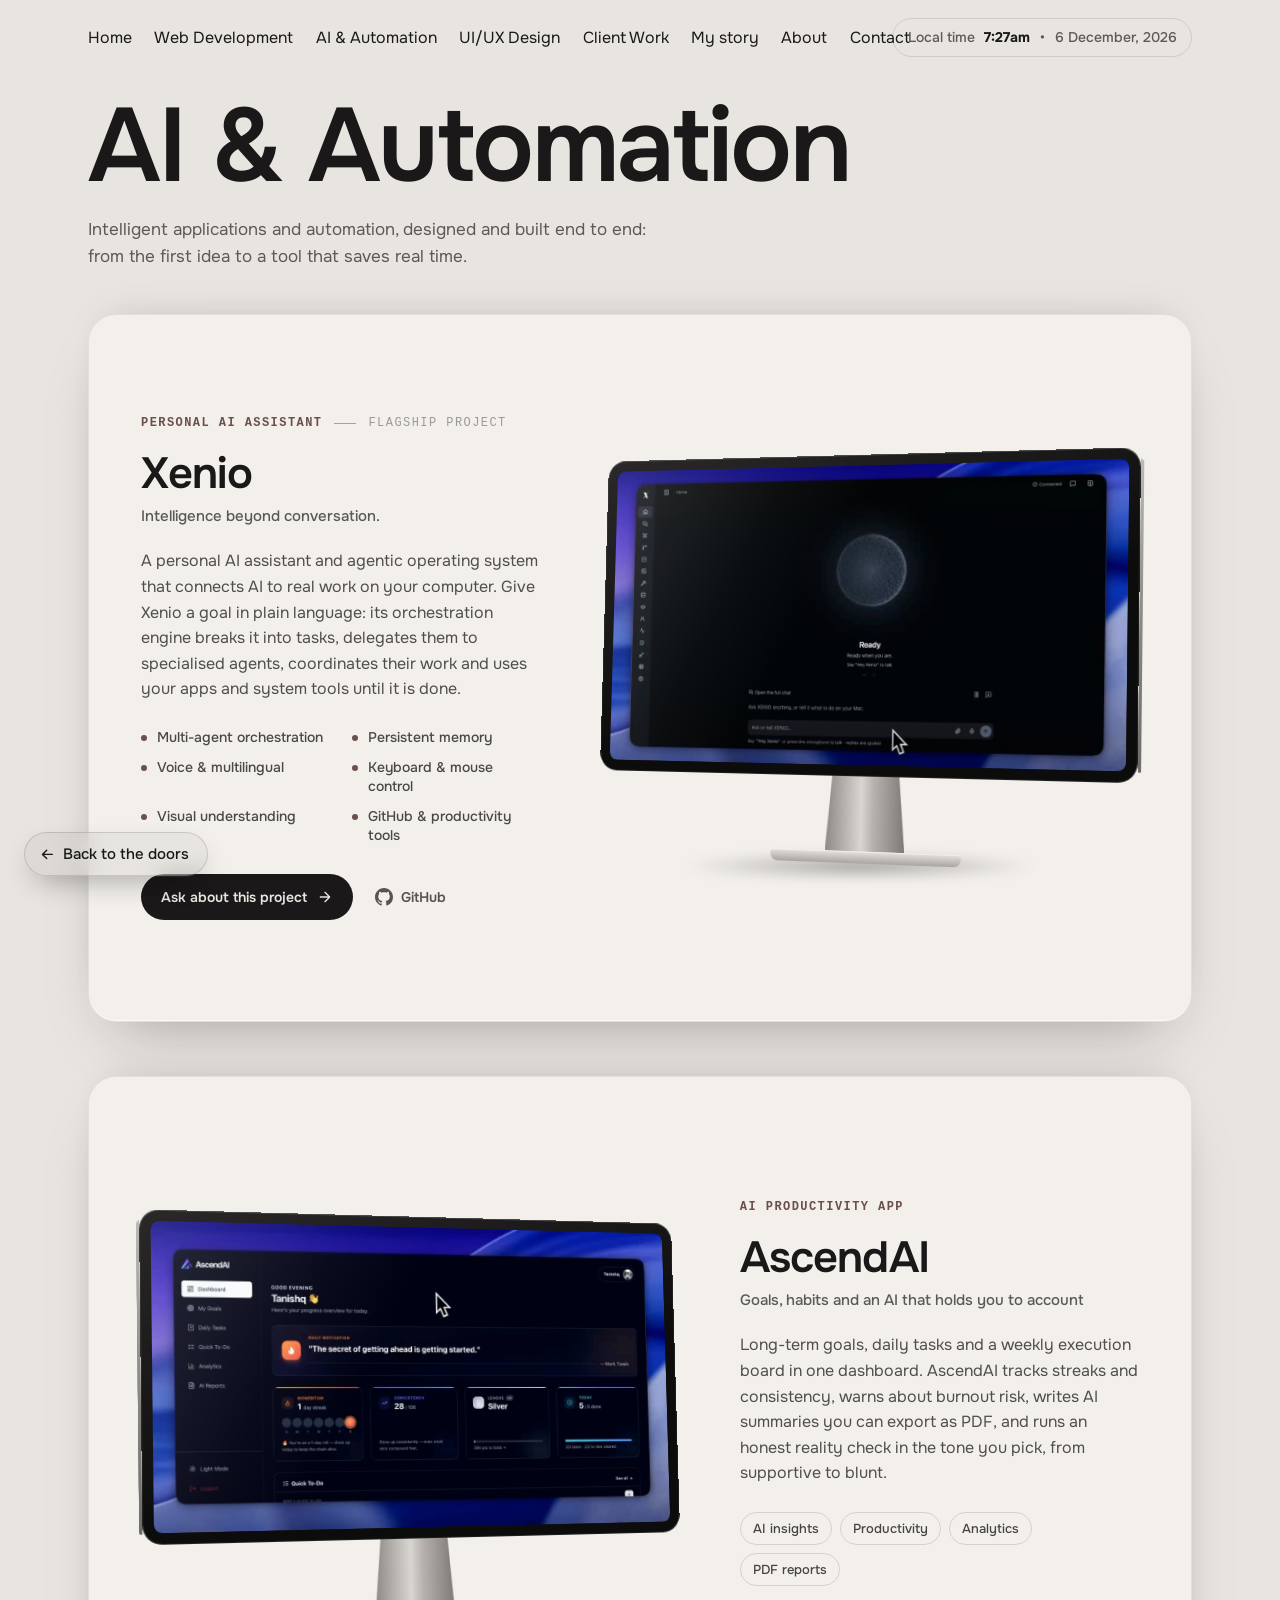
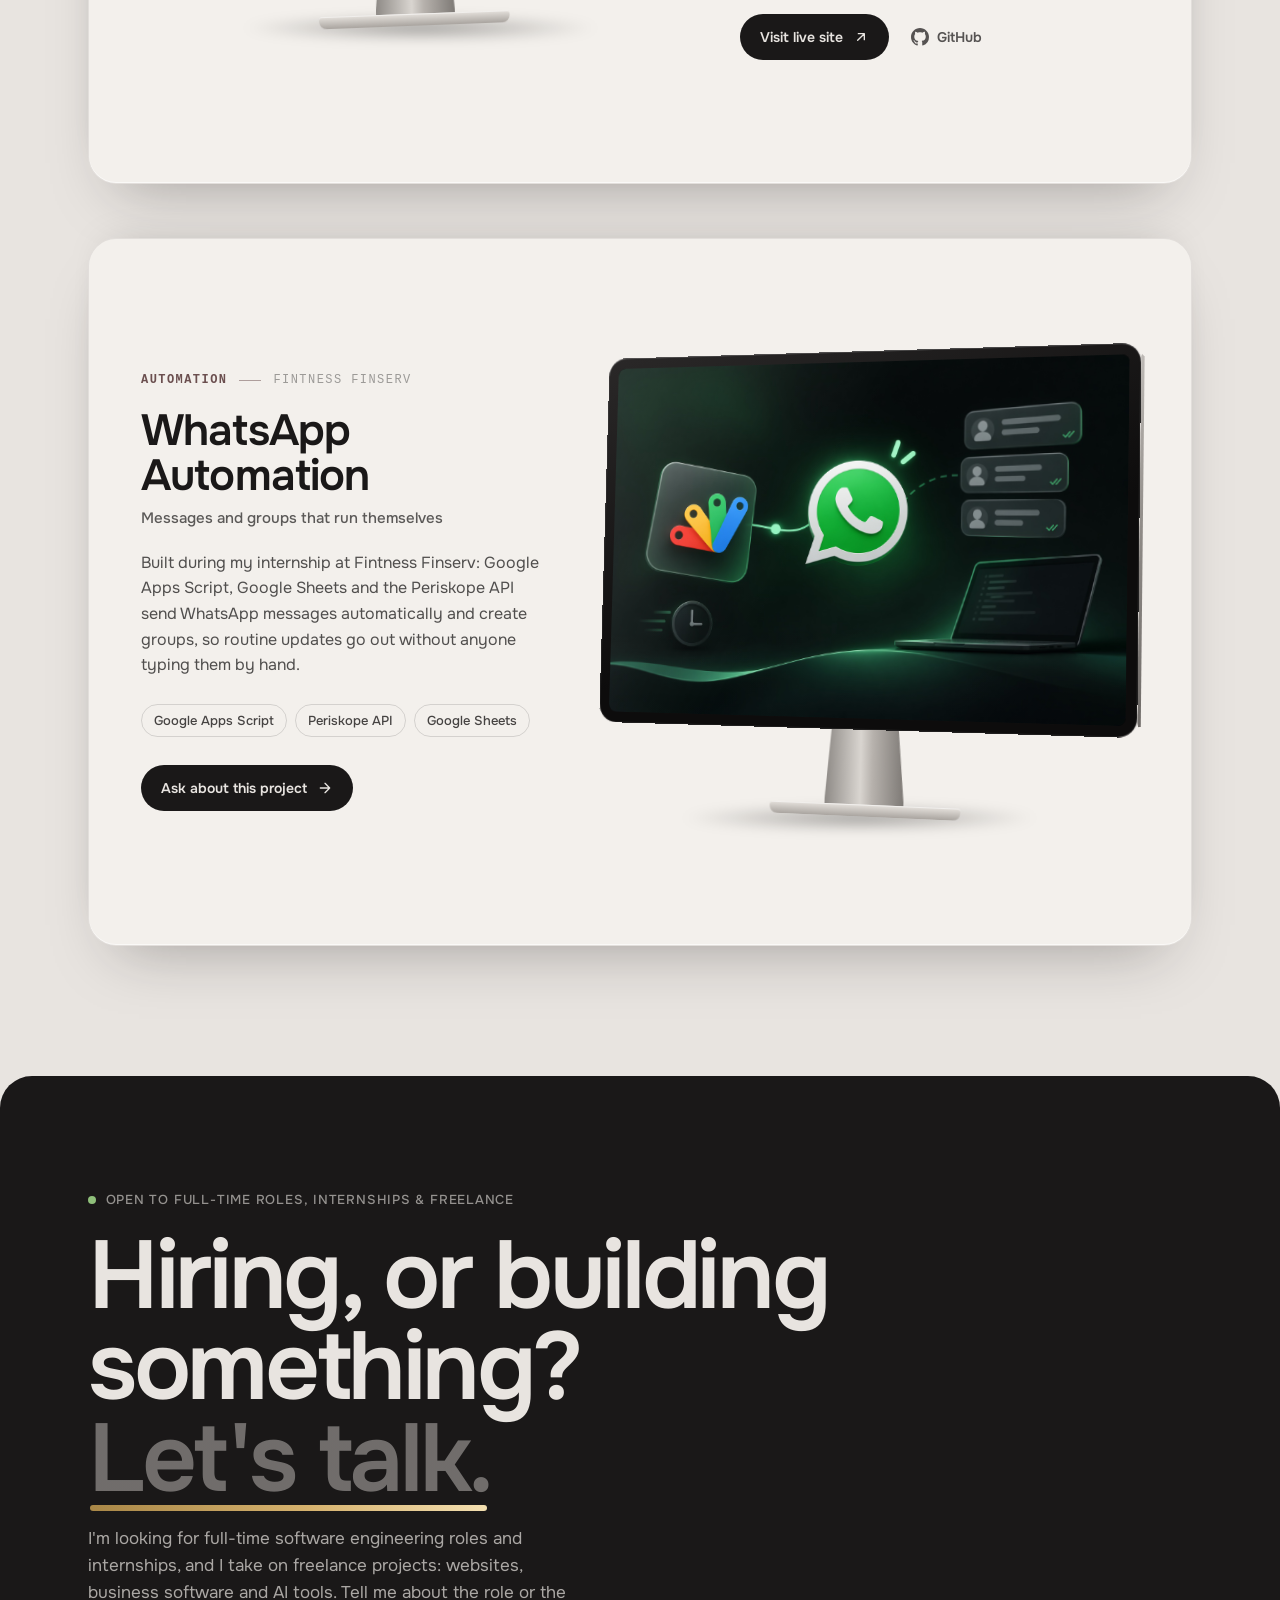
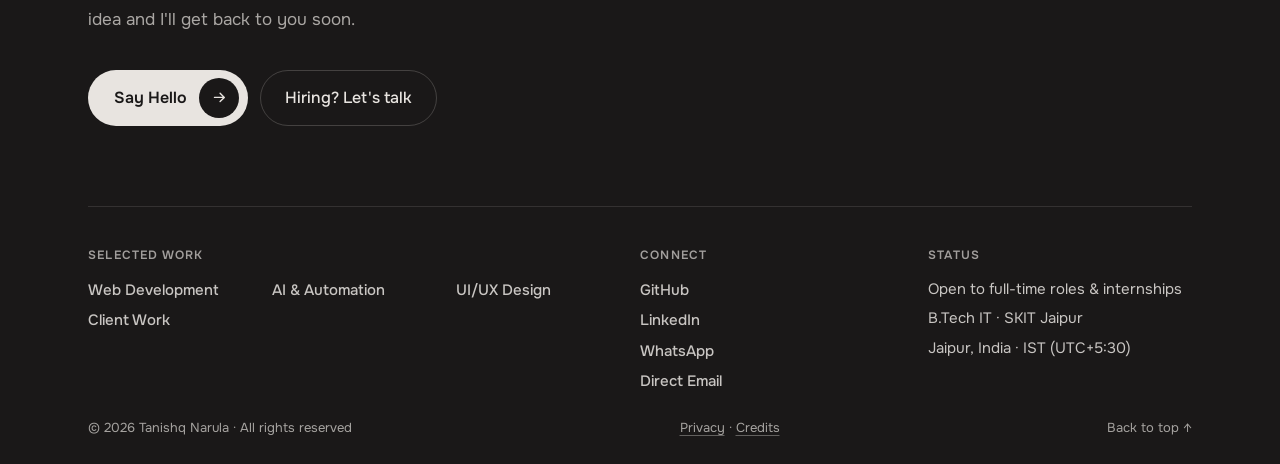
==== app-developer/index.html @ 01031ba0 "Lighter inline videos: the screens start about twice as fast - 960px copies (media/work/*-sd.mp4, ~4" ====
<!DOCTYPE html>
<html lang="en">
<head>
<meta charset="UTF-8" />
<meta name="viewport" content="width=device-width, initial-scale=1.0, viewport-fit=cover" />
<title>AI &amp; Automation Freelancer — Tanishq Narula</title>
<link rel="preconnect" href="https://fonts.googleapis.com">
<link rel="preconnect" href="https://fonts.gstatic.com" crossorigin>
<link href="https://fonts.googleapis.com/css2?family=Onest:wght@300;400;500;600;700;800;900&display=swap" rel="stylesheet">
<style>/* Onest loaded via Google Fonts */</style>

<meta name="description" content="AI and automation work by Tanishq Narula, freelance developer in Jaipur: Xenio, a personal AI assistant and agentic operating system, the AscendAI goal tracker and WhatsApp automation with Google Apps Script." />
<meta name="theme-color" content="#1A1818" />
<script>if(/[?&]embed\b/.test(location.search))document.documentElement.classList.add('embed');try{if(localStorage.getItem('tn-mode')==='dark')document.documentElement.dataset.mode='dark'}catch(e){}</script>
<style>
:root{
  --surface-2: #D3CBC8;
  --surface: #DED8D4;
  --accent-to: #6B5C5C;
  --accent-from: #C4B0B0;
  --color-11: #F2EEEB;
  --color-13: #F2EFEC;
  --color-14: #F4F1EE;
  --color-15: #FBFAF8;
  --color-1: #1A1818;
  --color-2: #5C4242;
  --color-4: #A4552C;
  --color-8: #D5CDCA;
  --color-5: #7FB069;
  --color-10: #E8E4E0;
  --color-12: #F3EEEC;
  --bg:#E8E4E0;--fg:#1A1818;--fg-rgb:26,24,24;--card:#F3F0EC;--card-line:rgba(26,24,24,.08);--accent:#6B4F4F;--room:#FBFAF8;
  --shadow:0 -1px 0 rgba(255,255,255,.6) inset,0 30px 60px -30px rgba(26,24,24,.35),0 -12px 40px -24px rgba(26,24,24,.25);
  --font:'Onest',ui-sans-serif,system-ui,-apple-system,'Segoe UI',sans-serif;color-scheme:light}
html[data-mode="dark"]{--bg:#1A1818;--fg:#E8E4E0;--fg-rgb:232,228,224;--card:#232020;--card-line:rgba(232,228,224,.08);--accent:#D9C6C6;--room:#050505;
  --shadow:0 1px 0 rgba(255,255,255,.04) inset,0 30px 60px -30px rgba(0,0,0,.8),0 -12px 40px -20px rgba(0,0,0,.7);color-scheme:dark}
*{box-sizing:border-box;margin:0;padding:0}
html{scrollbar-width:none}html::-webkit-scrollbar{display:none}
body{min-height:100vh;background:var(--bg);color:var(--fg);font-family:var(--font);-webkit-font-smoothing:antialiased;overflow-x:clip}
a{color:inherit;text-decoration:none}
:focus-visible{outline:2px solid #6B5C5C;outline-offset:3px}
.glow{position:fixed;inset:0;pointer-events:none;z-index:50;background:var(--room);animation:out .8s ease .15s forwards}
@keyframes out{to{opacity:0;visibility:hidden}}
html.embed .glow{animation:none;transition:opacity .45s ease,visibility 0s linear .45s}
html.embed.in .glow{opacity:0;visibility:hidden}
html.embed.out .glow{opacity:1;visibility:visible;transition:opacity .4s ease}

.wrap{max-width:88rem;margin:0 auto;padding:24px max(16px,env(safe-area-inset-right)) 0 max(16px,env(safe-area-inset-left))}
@media (min-width:1024px){.wrap{padding-inline:88px}}
.top{display:flex;justify-content:space-between;align-items:center;gap:12px;padding-bottom:56px}
.chip{display:inline-flex;align-items:center;height:44px;padding:0 18px;border-radius:999px;border:1px solid rgba(var(--fg-rgb),.14);font-size:14px;font-weight:500;cursor:pointer;transition:background .25s}
.chip:hover{background:rgba(var(--fg-rgb),.05)}
.lbl{font-size:12px;font-weight:500;letter-spacing:.06em;text-transform:uppercase;color:rgba(var(--fg-rgb),.5)}
.intro{display:flex;flex-direction:column;align-items:flex-start;gap:20px;padding-bottom:64px;text-align:left}
.intro h1{white-space:nowrap;font-size:clamp(34px,8.2vw,104px)}
h1{font-size:clamp(44px,7vw,84px);font-weight:600;letter-spacing:-.025em;line-height:.95}
.intro p{max-width:52ch;font-size:17px;line-height:1.55;color:rgba(var(--fg-rgb),.68)}
.intro .count{display:block;margin-top:14px;font-family:ui-monospace,'SF Mono',Menlo,Consolas,monospace;font-size:12px;font-weight:600;letter-spacing:.12em;text-transform:uppercase;color:var(--accent)}

/* ---------- stacked project cards ---------- */
.stack{position:relative;padding-bottom:12vh}
.card{position:sticky;top:calc(var(--nav-h,72px) + 16px + var(--i) * 14px);margin-bottom:6vh;border-radius:28px;background:var(--card);box-shadow:var(--shadow);
  border:1px solid var(--card-line);transform-origin:50% 0;will-change:transform;overflow:hidden}
.card__in{display:grid;gap:28px;padding:28px;min-height:min(calc(100vh - var(--nav-h,72px) - 120px),720px)}
@media (min-width:900px){
  .card__in{grid-template-columns:minmax(0,5fr) minmax(0,7fr);align-items:center;gap:40px;padding:48px 52px}
  .card.flip .card__in{grid-template-columns:minmax(0,7fr) minmax(0,5fr)}
  .card.flip .card__info{order:2}
}
.card__dim{position:absolute;inset:0;background:#000;opacity:0;pointer-events:none;border-radius:inherit}
.card__meta{display:flex;align-items:center;gap:12px;margin-bottom:22px;font-family:ui-monospace,'SF Mono',Menlo,Consolas,monospace;font-size:12px;font-weight:600;letter-spacing:.12em;text-transform:uppercase;color:var(--accent)}
.card__meta .no{color:rgba(var(--fg-rgb),.4)}
.card__meta i{width:22px;height:1px;background:currentColor;opacity:.5}
.card h2{font-size:clamp(30px,3.4vw,46px);font-weight:600;letter-spacing:-.02em;line-height:1.02;margin-bottom:10px}
.card .sub{font-size:15px;font-weight:500;color:rgba(var(--fg-rgb),.7);margin-bottom:22px}
.card .desc{font-size:16px;line-height:1.6;color:rgba(var(--fg-rgb),.75);max-width:44ch;margin-bottom:26px}
.tags{display:flex;flex-wrap:wrap;gap:8px;margin-bottom:28px}
.tags li{list-style:none;padding:7px 12px;border-radius:999px;border:1px solid rgba(var(--fg-rgb),.14);font-size:13px;font-weight:500;color:rgba(var(--fg-rgb),.8)}
.live{display:inline-flex;align-items:center;gap:10px;height:46px;padding:0 20px;border-radius:999px;background:var(--fg);color:var(--bg);font-size:14px;font-weight:600;transition:transform .3s cubic-bezier(.16,1,.3,1)}
.live:hover{transform:translateY(-2px)}
.live svg{width:16px;height:16px}
.note{display:inline-flex;align-items:center;gap:8px;font-size:13px;font-weight:500;color:rgba(var(--fg-rgb),.68)}
.note::before{content:"";width:7px;height:7px;border-radius:50%;background:#7a8670}

/* ---------- the desktop: a slightly side-on monitor ---------- */
.stage{position:relative;perspective:1900px;perspective-origin:50% 40%;padding:10px 0 28px}
.mon{position:relative;transform-style:preserve-3d;transform:rotateY(-17deg) rotateX(4deg);transition:transform 1.2s cubic-bezier(.16,1,.3,1);margin-inline:auto;width:100%;max-width:720px}
.card.flip .mon{transform:rotateY(17deg) rotateX(4deg)}
.card:hover .mon{transform:rotateY(-12deg) rotateX(3deg)}
.card.flip:hover .mon{transform:rotateY(12deg) rotateX(3deg)}
.mon__body{position:relative;transform-style:preserve-3d;--mp:clamp(5px,1.3vw,11px);padding:var(--mp);border-radius:calc(var(--mp) + 8px);background:linear-gradient(160deg,#2a2828,#0d0c0c 60%);
  box-shadow:inset 0 0 0 1px rgba(255,255,255,.08),inset 0 1px 0 rgba(255,255,255,.12)}
/* the monitor's thickness: an edge you see because it is turned */
.mon__body::before{content:"";position:absolute;top:10px;bottom:10px;right:0;width:22px;transform-origin:100% 50%;transform:rotateY(-90deg);
  background:linear-gradient(180deg,#bdb9b5,#8d8985 50%,#6f6b68);border-radius:0 6px 6px 0}
.card.flip .mon__body::before{right:auto;left:0;transform-origin:0 50%;transform:rotateY(90deg)}
.mon__screen{position:relative;aspect-ratio:16/10;border-radius:8px;overflow:hidden;background:#000;transform:translateZ(.5px)}
.mon__screen img.page{position:absolute;left:0;top:0;width:100%;height:auto;display:block;will-change:transform;
  transform:translate3d(0,0,0)}

.mon__screen video{border-radius:inherit;position:absolute;inset:0;width:100%;height:100%;object-fit:contain!important;display:block}
.mon__screen.vid{aspect-ratio:var(--ar,16/10)}
.mon__screen::after{content:"";position:absolute;inset:0;pointer-events:none;
  background:linear-gradient(118deg,rgba(255,255,255,.16) 0%,rgba(255,255,255,.04) 28%,transparent 42%),linear-gradient(0deg,rgba(0,0,0,.12),transparent 30%)}
.mon__neck{position:relative;width:15%;height:clamp(40px,7vw,78px);margin:-2px auto 0;transform:translateZ(-30px);
  background:linear-gradient(90deg,#8e8a86,#d9d5d0 45%,#b7b2ad 60%,#7e7a76);clip-path:polygon(8% 0,92% 0,100% 100%,0 100%)}
.mon__foot{width:36%;height:12px;margin:0 auto;border-radius:3px 3px 8px 8px;transform:translateZ(-30px);
  background:linear-gradient(180deg,#e5e1dc,#a9a49f);box-shadow:0 1px 0 rgba(255,255,255,.5) inset}
.stage::after{content:"";position:absolute;left:18%;right:18%;bottom:14px;height:26px;border-radius:50%;
  background:radial-gradient(closest-side,rgba(0,0,0,.35),transparent);filter:blur(6px);z-index:-1}
html[data-mode="dark"] .stage::after{background:radial-gradient(closest-side,rgba(0,0,0,.8),transparent)}

/* arriving */
.card .card__info>*,.card .stage{transition:opacity .8s ease,transform 1s cubic-bezier(.16,1,.3,1)}
.card:not(.seen) .card__info>*{opacity:0;transform:translateY(18px)}
.card:not(.seen) .stage{opacity:0;transform:translateX(40px)}
@media (max-width:899.98px){.card:not(.seen) .stage,.card.flip:not(.seen) .stage{transform:translateY(20px)}}
.card.flip:not(.seen) .stage{transform:translateX(-40px)}
.card .card__info>*:nth-child(2){transition-delay:.05s}.card .card__info>*:nth-child(3){transition-delay:.1s}
.card .card__info>*:nth-child(4){transition-delay:.15s}.card .card__info>*:nth-child(5){transition-delay:.2s}.card .card__info>*:nth-child(6){transition-delay:.25s}

.outro{padding:10vh 0 14vh;text-align:center}
.outro p{font-size:15px;color:rgba(var(--fg-rgb),.55);margin-bottom:18px}

@media (max-width:899.98px){
  .card{top:calc(var(--nav-h,64px) + 10px + var(--i) * 10px);border-radius:22px}
  /* phones: each card fits one screen, desktop on top, the essentials below */
  .card__in{padding:16px 18px 20px;min-height:auto;gap:4px;max-height:calc(100svh - var(--nav-h,64px) - 40px)}
  .stage{order:-1;padding:4px 6% 18px}
  .mon__neck{height:30px}
  .card__meta{margin-bottom:8px;font-size:11px}
  .card h2{font-size:26px;margin-bottom:4px}
  .card .sub{font-size:13px;margin-bottom:10px}
  .card .desc{font-size:14px;line-height:1.5;margin-bottom:14px;display:-webkit-box;-webkit-line-clamp:3;-webkit-box-orient:vertical;overflow:hidden}
  .tags{display:none}
  .live{height:44px;padding:0 18px;font-size:13px}
  .mon,.card.flip .mon{transform:rotateY(-10deg) rotateX(3deg)}
  .card.flip .mon__body::before{right:0;left:auto;transform-origin:100% 50%;transform:rotateY(-90deg)}
}
@media (prefers-reduced-motion:reduce){
  .glow{display:none}
  .card .card__info>*,.card .stage{transition:none;opacity:1!important;transform:none!important}
}

.rn{position:sticky;top:0;z-index:40;transition:background .35s ease,box-shadow .35s ease}
.rn{background:var(--bg)}
.rn.stuck{box-shadow:0 1px 0 rgba(var(--fg-rgb),.1)}
.rn__in{max-width:88rem;margin:0 auto;display:flex;align-items:center;justify-content:space-between;gap:1.5rem;padding:1.1rem max(16px,env(safe-area-inset-right)) 1.1rem max(16px,env(safe-area-inset-left));transition:padding .35s ease}
.rn.stuck .rn__in{padding-block:.8rem}
@media (min-width:1024px){.rn__in{padding-inline:88px}}
.rn nav ul{display:none;list-style:none;margin:0;padding:0;gap:1.4rem;white-space:nowrap}
.rn nav button{padding:0;border:0;background:none;color:var(--fg);font:inherit;font-size:1rem;font-weight:500;opacity:.8;cursor:pointer;transition:opacity .2s}
.rn nav button:hover,.rn nav button[aria-current]{opacity:1}
.rn nav button[aria-current]{text-decoration:underline;text-underline-offset:.35em;text-decoration-thickness:1px}
.rn__clock{display:flex;align-items:center;gap:.6rem;padding:.6rem .9rem;border-radius:999px;border:1px solid rgba(var(--fg-rgb),.12);font-size:.875rem;font-weight:500;white-space:nowrap}
.rn__clock span{color:rgba(var(--fg-rgb),.68)}
.rn__menu{display:inline-flex;align-items:center;justify-content:center;gap:.5rem;height:2.75rem;padding:0 1.05rem 0 .95rem;font:500 .9375rem/1 'Onest',ui-sans-serif,system-ui,-apple-system,'Segoe UI',sans-serif;border-radius:999px;border:1px solid rgba(var(--fg-rgb),.12);background:none;color:var(--fg);cursor:pointer}
.rn__menu svg{width:1.1rem;height:1.1rem}
/* ---------- the menu, full screen, on small screens ---------- */
.rn__panel{position:fixed;inset:0;z-index:110;display:flex;flex-direction:column;
  padding:max(1rem,env(safe-area-inset-top)) max(1.25rem,env(safe-area-inset-right)) max(1.5rem,env(safe-area-inset-bottom)) max(1.25rem,env(safe-area-inset-left));
  background:var(--bg);color:var(--fg);visibility:hidden;opacity:0;
  transition:opacity .4s cubic-bezier(.4,0,.2,1),visibility 0s linear .4s}
.rn.open .rn__panel{visibility:visible;opacity:1;transition-delay:0s}
/* a wash of colour sweeps up behind the items as it opens */
.rn__panel::before{content:"";position:absolute;inset:0;pointer-events:none;
  background:radial-gradient(70% 55% at 12% 100%,rgba(164,85,44,.2),transparent 70%),
             radial-gradient(60% 50% at 95% 4%,rgba(196,176,176,.18),transparent 72%);
  opacity:0;transform:translateY(12%) scale(1.08);transition:opacity .6s ease,transform .9s cubic-bezier(.16,1,.3,1)}
.rn.open .rn__panel::before{opacity:1;transform:none}
.rn__phead{position:relative;z-index:1;display:flex;align-items:center;justify-content:space-between;min-height:2.75rem;margin-bottom:auto}
.rn__plbl{font:600 .75rem/1 'Onest',ui-sans-serif,system-ui,sans-serif;letter-spacing:.16em;text-transform:uppercase;color:rgba(var(--fg-rgb),.5)}
.rn__pclose{display:inline-flex;align-items:center;justify-content:center;width:2.75rem;height:2.75rem;border-radius:999px;
  border:1px solid rgba(var(--fg-rgb),.14);background:none;color:var(--fg);cursor:pointer;transition:background .25s,transform .35s cubic-bezier(.16,1,.3,1)}
.rn__pclose:hover{background:rgba(var(--fg-rgb),.08);transform:rotate(90deg)}
.rn__pclose svg{width:1.15rem;height:1.15rem}
.rn__plist{position:relative;z-index:1;display:flex;flex-direction:column;justify-content:center;gap:.1rem;padding-block:2rem}
/* each line rises into place, one after the other */
.rn__plist button, .rn__plist a{position:relative;display:flex;align-items:baseline;gap:.85rem;width:100%;padding:.45rem 0;border:0;background:none;color:var(--fg);
  font:600 clamp(2rem,9.5vw,2.9rem)/1.06 'Onest',ui-sans-serif,system-ui,sans-serif;letter-spacing:-.03em;text-align:left;cursor:pointer;
  opacity:0;transform:translateY(1.1rem);transition:opacity .5s ease,transform .66s cubic-bezier(.16,1,.3,1),color .25s ease}
.rn.open .rn__plist button, .rn.open .rn__plist a{opacity:1;transform:none;transition-delay:calc(var(--i,0) * 55ms + 90ms)}
.rn__plist button::before, .rn__plist a::before{content:counter(rnc,decimal-leading-zero);counter-increment:rnc;
  font:600 .8125rem/1 ui-monospace,'SF Mono',Menlo,Consolas,monospace;letter-spacing:.1em;color:rgba(var(--fg-rgb),.38);transition:color .25s}
.rn__plist{counter-reset:rnc}
.rn__plist button[aria-current], .rn__plist a[aria-current]{color:var(--fg)}
.rn__plist button[aria-current]::before, .rn__plist a[aria-current]::before{color:#A4552C}
@media (hover:hover){.rn__plist button:hover, .rn__plist a:hover{color:#A4552C}.rn__plist button:hover::before, .rn__plist a:hover::before{color:#A4552C}}
.rn__pfoot{position:relative;z-index:1;margin-top:auto;padding-top:1.25rem;border-top:1px solid rgba(var(--fg-rgb),.1);
  font:500 .8125rem/1.4 'Onest',ui-sans-serif,system-ui,sans-serif;color:rgba(var(--fg-rgb),.55);
  opacity:0;transform:translateY(.6rem);transition:opacity .5s ease .34s,transform .6s cubic-bezier(.16,1,.3,1) .34s}
.rn.open .rn__pfoot{opacity:1;transform:none}
html.rn-lock,html.rn-lock body{overflow:hidden}
@media (prefers-reduced-motion:reduce){
  .rn__panel,.rn__panel::before,.rn__plist button,.rn__pfoot{transition-duration:.01ms!important;transform:none!important}}

/* ---------- where things sit in the bar ---------- */
/* wide: the full nav shows, and "back" floats in the bottom-left corner instead of taking bar space */
@media (min-width:1200px){
  .rn nav ul{display:flex}
  .rn__menu,.rn__panel{display:none!important}
  .backd{position:fixed;left:max(1.5rem,env(safe-area-inset-left));bottom:max(1.5rem,calc(env(safe-area-inset-bottom) + 1rem));top:auto;z-index:60;
    height:3rem;padding:0 1.25rem 0 1rem;border-color:transparent;
    background:var(--bd-float,rgba(26,24,24,.9));color:var(--bd-floatfg,#E8E4E0);
    -webkit-backdrop-filter:blur(10px);backdrop-filter:blur(10px);
    box-shadow:0 12px 30px -12px rgba(0,0,0,.45),0 0 0 1px rgba(255,255,255,.08)}
  .backd span{display:inline}
  .backd:hover{background:var(--bd-float,rgba(26,24,24,1));border-color:transparent}
}
html[data-mode="dark"] .backd{--bd-float:rgba(232,228,224,.92);--bd-floatfg:#1A1818}
/* narrow: back on the left, menu on the right, no clock */
@media (max-width:1199.98px){
  .rn__in{justify-content:space-between}
  .rn nav{display:none}
  .rn__clock{display:none}
  .rn__menu{order:99;margin-left:auto}
  .backd{order:-2}
}

/* ---------- footer ---------- */
/* the footer slides up over the last 32px of the section above, so its rounded corners show that
   section's real background (gradients and glows included) instead of a flat patch of colour */
.sfw{position:relative;z-index:2;background:transparent;margin-top:-32px}
.sfw--dark .sf{box-shadow:inset 0 1px 0 rgba(232,228,224,.12)}
.sf{--sf-bg:#1A1818;--sf-fg:#E8E4E0;--sf-rgb:232,228,224;--sf-acc:#C4B0B0;position:relative;z-index:2;background:var(--sf-bg);color:var(--sf-fg);
  border-radius:2rem 2rem 0 0;overflow:hidden;font-family:'Onest',ui-sans-serif,system-ui,-apple-system,'Segoe UI',sans-serif}
html[data-mode="dark"] .sf{--sf-bg:#0F0E0E;box-shadow:inset 0 1px 0 rgba(232,228,224,.1)}
.sf__in{max-width:88rem;margin:0 auto;padding:5.5rem 1.25rem 1.5rem}
@media (min-width:1024px){.sf__in{padding:7rem 5.5rem 1.75rem}}
html,body{overscroll-behavior-y:none}
html{background:#1A1818}html[data-mode="dark"]{background:#0F0E0E}
body{margin:0}
.sf{margin-bottom:0}
.sf__eye{display:inline-flex;align-items:center;gap:.6rem;font-size:.8125rem;font-weight:500;letter-spacing:.06em;text-transform:uppercase;color:rgba(var(--sf-rgb),.6)}
.sf__eye i{width:.5rem;height:.5rem;border-radius:50%;background:#8FBF7A;box-shadow:0 0 0 0 rgba(143,191,122,.6);animation:sfPulse 2.2s ease-out infinite}
@keyframes sfPulse{70%{box-shadow:0 0 0 .55rem rgba(143,191,122,0)}100%{box-shadow:0 0 0 0 rgba(143,191,122,0)}}
.sf__h{margin:1.4rem 0 1.25rem;font-size:clamp(2.75rem,7.5vw,6.5rem);font-weight:600;line-height:.95;letter-spacing:-.035em}
.sf__h span{display:block;color:rgba(var(--sf-rgb),.42)}
.sf__p{max-width:46ch;font-size:1.0625rem;line-height:1.6;color:rgba(var(--sf-rgb),.7)}
.sf__cta{display:flex;flex-wrap:wrap;gap:.75rem;margin-top:2.25rem}
.sf__btn{display:inline-flex;align-items:center;gap:.8rem;height:3.5rem;padding:0 .55rem 0 1.6rem;border:0;border-radius:999px;background:var(--sf-fg);color:var(--sf-bg);
  font:inherit;font-size:1rem;font-weight:600;cursor:pointer;transition:transform .35s cubic-bezier(.16,1,.3,1)}
.sf__btn b{display:grid;place-items:center;width:2.5rem;height:2.5rem;border-radius:50%;background:var(--sf-bg);color:var(--sf-fg)}
.sf__btn svg{width:1.05rem;height:1.05rem;transition:transform .35s cubic-bezier(.16,1,.3,1)}
.sf__btn:hover{transform:translateY(-2px)}.sf__btn:hover svg{transform:translateX(3px)}
.sf__ghost{display:inline-flex;align-items:center;height:3.5rem;padding:0 1.5rem;border-radius:999px;border:1px solid rgba(var(--sf-rgb),.2);background:none;color:var(--sf-fg);
  font:inherit;font-size:1rem;font-weight:500;cursor:pointer;transition:background .25s}
.sf__ghost:hover{background:rgba(var(--sf-rgb),.07)}
.sf__cols{display:grid;grid-template-columns:repeat(2,minmax(0,1fr));gap:2.25rem 1.5rem;margin-top:5rem;padding-top:2.5rem;border-top:1px solid rgba(var(--sf-rgb),.12)}
@media (min-width:768px){.sf__cols{grid-template-columns:2fr 1fr 1fr}}
.sf__cols h3{margin-bottom:1rem;font-size:.75rem;font-weight:600;letter-spacing:.1em;text-transform:uppercase;color:rgba(var(--sf-rgb),.66)}
.sf__cols ul{list-style:none;margin:0;padding:0;display:flex;flex-direction:column;gap:.6rem}
@media (pointer:coarse),(max-width:767.98px){.sf__cols ul{gap:0}.sf__cols button,.sf__cols a,.sf__bot button{min-height:44px;min-width:44px;display:inline-flex;align-items:center}.sf__cols li.st{min-height:32px;display:flex;align-items:center}}
.sf__cols button,.sf__cols a{padding:0;border:0;background:none;color:rgba(var(--sf-rgb),.85);font:inherit;font-size:.9375rem;font-weight:500;cursor:pointer;text-align:left;text-decoration:none;transition:color .2s}
.sf__cols button:hover,.sf__cols a:hover{color:#fff}
.sf__cols li.st{font-size:.9375rem;color:rgba(var(--sf-rgb),.85)}
.sf__cols .work{display:grid;grid-template-columns:repeat(auto-fill,minmax(10rem,1fr));gap:.6rem 1.5rem}
.sf__in{position:relative;z-index:1}
/* the name runs the full width of the footer, edge to edge, behind the links and the bottom line */
.sf__word{position:absolute;left:0;right:0;bottom:0;z-index:0;margin:0;padding:0 1.2vw;font-size:var(--wf,15vw);font-weight:700;line-height:.74;letter-spacing:-.055em;
  color:rgba(var(--sf-rgb),.17);user-select:none;pointer-events:none;white-space:nowrap;text-align:center;transform:translateY(.05em)}
.sf__word span{display:inline-block}
.sf__word .short{display:none}
@media (max-width:767.98px){.sf__word .full{display:none}.sf__word .short{display:inline-block}}

.sf__bot{display:flex;flex-wrap:wrap;justify-content:space-between;gap:.75rem;margin-top:1.75rem;font-size:.8125rem;color:rgba(var(--sf-rgb),.68)}
.sf__bot button{padding:0;border:0;background:none;color:inherit;font:inherit;cursor:pointer}.sf__bot button:hover{color:var(--sf-fg)}
.sf__legal a{color:inherit;text-decoration:underline;text-underline-offset:.2em;text-decoration-color:rgba(var(--sf-rgb),.35)}.sf__legal a:hover{color:var(--sf-fg)}
@media (pointer:coarse),(max-width:767.98px){.sf__legal a{min-height:44px;display:inline-flex;align-items:center}}
@media (prefers-reduced-motion:reduce){.sf__eye i{animation:none}}
/* ---------- floating back-to-top ---------- */
.totop{--tt-bg:#1A1818;--tt-fg:#E8E4E0;--tt-ring:232,228,224;position:fixed;right:max(1.25rem,env(safe-area-inset-right));bottom:max(1.25rem,env(safe-area-inset-bottom));z-index:60;
  display:grid;place-items:center;width:3.25rem;height:3.25rem;padding:0;border:0;border-radius:50%;background:var(--tt-bg);color:var(--tt-fg);cursor:pointer;
  box-shadow:0 10px 30px -10px rgba(0,0,0,.45),0 0 0 1px rgba(var(--tt-ring),.14);
  opacity:0;visibility:hidden;transform:translateY(.75rem) scale(.9);
  transition:opacity .35s ease,visibility 0s linear .35s,transform .45s cubic-bezier(.16,1,.3,1),background .3s ease,color .3s ease,box-shadow .3s ease}
.totop.show{opacity:1;visibility:visible;transform:none;transition-delay:0s}
.totop[data-on="dark"]{--tt-bg:#E8E4E0;--tt-fg:#1A1818;--tt-ring:26,24,24}
.totop svg.ar{width:1.15rem;height:1.15rem;transition:transform .4s cubic-bezier(.16,1,.3,1)}
.totop svg.ring{position:absolute;inset:0;width:100%;height:100%;transform:rotate(-90deg);pointer-events:none}
.totop .ring circle{fill:none;stroke:currentColor;stroke-width:2;opacity:.85;stroke-dasharray:var(--len);stroke-dashoffset:calc(var(--len) * (1 - var(--p,0)));transition:stroke-dashoffset .12s linear}
.totop .lbl{position:absolute;right:calc(100% + .6rem);top:50%;padding:.4rem .75rem;border-radius:999px;background:var(--tt-bg);color:var(--tt-fg);font:500 .8125rem/1 'Onest',ui-sans-serif,system-ui,sans-serif;
  white-space:nowrap;pointer-events:none;opacity:0;transform:translate(.4rem,-50%);transition:opacity .25s ease,transform .35s cubic-bezier(.16,1,.3,1);box-shadow:0 0 0 1px rgba(var(--tt-ring),.14)}
@media (hover:hover){.totop:hover{transform:translateY(-3px)}.totop:hover svg.ar{transform:translateY(-3px)}.totop:hover .lbl{opacity:1;transform:translate(0,-50%)}}
.totop:focus-visible{outline:2px solid #C4B0B0;outline-offset:3px}
@media (max-width:767.98px){.totop{width:3rem;height:3rem}}
@media (prefers-reduced-motion:reduce){.totop,.totop svg.ar{transition:opacity .2s ease,visibility 0s linear .2s}}

.skel{position:relative}
.skel::after{content:"";position:absolute;inset:0;z-index:6;pointer-events:none;border-radius:inherit;opacity:1;
  background:linear-gradient(100deg,#E2DDD8 30%,#F1EDE9 50%,#E2DDD8 70%);background-size:220% 100%;animation:skel 1.25s linear infinite}
html[data-mode="dark"] .skel::after{background-image:linear-gradient(100deg,#231F1F 30%,#2F2A2A 50%,#231F1F 70%)}
@keyframes skel{from{background-position:120% 0}to{background-position:-100% 0}}
/* a recording that is still buffering: a light sweep over its poster until it plays */
.skel-buf{position:relative}
.skel-buf::before{content:"";position:absolute;inset:0;z-index:6;pointer-events:none;border-radius:inherit;
  background:linear-gradient(100deg,transparent 30%,rgba(255,255,255,.22) 50%,transparent 70%);background-size:220% 100%;animation:skel 1.25s linear infinite}
@media (prefers-reduced-motion:reduce){.skel::after{animation:none}}

/* "Back to the doors" sits in the room's sticky header: it stays on screen the whole
   time you are inside a room, but it is part of the bar rather than floating over the page,
   so it never covers anything you are reading. */
.backd{order:-2;flex:none;display:inline-flex;align-items:center;gap:.5rem;height:2.75rem;padding:0 1.1rem 0 .85rem;
  border:1px solid rgba(var(--fg-rgb),.14);border-radius:999px;background:rgba(var(--fg-rgb),.05);color:var(--fg);
  font:500 .9375rem/1 'Onest',ui-sans-serif,system-ui,-apple-system,'Segoe UI',sans-serif;text-decoration:none;cursor:pointer;white-space:nowrap;
  opacity:0;transform:translateX(-.5rem);transition:opacity .35s ease,transform .45s cubic-bezier(.16,1,.3,1),background .25s ease,border-color .25s ease}
.backd.show{opacity:1;transform:none}
.backd svg{width:1.05rem;height:1.05rem;transition:transform .35s cubic-bezier(.16,1,.3,1)}
@media (hover:hover){.backd:hover{background:rgba(var(--fg-rgb),.1);border-color:rgba(var(--fg-rgb),.26)}.backd:hover svg{transform:translateX(-3px)}}
.backd:focus-visible{outline:2px solid #C4B0B0;outline-offset:3px}
/* phones keep the words on both pills; on the very narrowest screens they just get a little smaller */
@media (max-width:359.98px){.backd,.rn__menu{font-size:.8125rem}.backd{padding:0 .85rem 0 .7rem}.rn__menu{padding:0 .85rem}}
/* the leftover top row above each room's title, and the gap under the intro */
.top{display:none!important}
.intro{padding-bottom:clamp(28px,4vw,44px)!important}
.rn__in{min-width:0}
.rn nav{min-width:0}

/* ================= Tanishq's projects: monitors for desktop work, phones for mobile work ================= */
.mon__screen img.fit{position:absolute;inset:0;width:100%;height:100%;object-fit:cover;display:block}
.card__meta .no{font-weight:500}
.feats{list-style:none;display:grid;grid-template-columns:repeat(2,minmax(0,1fr));gap:10px 22px;max-width:46ch;margin-bottom:28px}
.feats li{position:relative;padding-left:16px;font-size:14px;line-height:1.4;font-weight:500;color:rgba(var(--fg-rgb),.78)}
.feats li::before{content:"";position:absolute;left:0;top:.52em;width:6px;height:6px;border-radius:50%;background:var(--accent)}
p.note{display:flex;align-items:flex-start;gap:8px;max-width:44ch;margin:-6px 0 22px;line-height:1.45}
p.note::before{flex:none;margin-top:.45em}
.card .card__info>*:nth-child(7){transition-delay:.3s}

/* the screen lights up a beat after the device arrives */
.mon__screen>video,.mon__screen>img,.phone__vp,.phone__tab{transition:opacity .9s ease .3s}
.card:not(.seen) .mon__screen>video,.card:not(.seen) .mon__screen>img,.card:not(.seen) .phone__vp,.card:not(.seen) .phone__tab{opacity:0}

/* ---------- the phone: an iPhone turned slightly side-on ---------- */
.card--phone .card__in{--w:clamp(210px,calc((100svh - var(--nav-h,72px) - 240px) * .5),320px);--sw:calc(var(--w) * .916)}
.card--phone .stage{perspective:1600px;perspective-origin:50% 45%;display:grid;place-items:center;padding:6px 0 34px}
.card--phone .stage::after{left:50%;right:auto;bottom:10px;width:calc(var(--w) * 1.05);transform:translateX(-50%);
  background:radial-gradient(closest-side,rgba(0,0,0,.3),transparent);filter:blur(7px)}
html[data-mode="dark"] .card--phone .stage::after{background:radial-gradient(closest-side,rgba(0,0,0,.8),transparent)}
.phone{position:relative;width:var(--w);transform-style:preserve-3d;transform:rotateY(-21deg) rotateX(6deg) rotateZ(1.2deg);transition:transform 1.2s cubic-bezier(.16,1,.3,1)}
.card.flip .phone{transform:rotateY(21deg) rotateX(6deg) rotateZ(-1.2deg)}
.card:hover .phone{transform:rotateY(-12deg) rotateX(3deg) rotateZ(.5deg)}
.card.flip:hover .phone{transform:rotateY(12deg) rotateX(3deg) rotateZ(-.5deg)}
.phone__body{position:relative;transform-style:preserve-3d;padding:calc(var(--w) * .012);border-radius:calc(var(--w) * .168);
  background:linear-gradient(145deg,#e4e0db 0%,#8f8a85 22%,#5b5753 48%,#9d9893 74%,#e6e2dd 100%);
  box-shadow:inset 0 0 0 1px rgba(255,255,255,.35),0 50px 80px -40px rgba(26,24,24,.55),0 18px 30px -18px rgba(26,24,24,.35)}
html[data-mode="dark"] .phone__body{box-shadow:inset 0 0 0 1px rgba(255,255,255,.25),0 50px 80px -40px rgba(0,0,0,.9),0 18px 30px -18px rgba(0,0,0,.7)}
/* the frame's thickness: an edge you see because the phone is turned */
.phone__body::before{content:"";position:absolute;top:calc(var(--w) * .16);bottom:calc(var(--w) * .16);right:0;width:calc(var(--w) * .05);transform-origin:100% 50%;transform:rotateY(-90deg);
  background:linear-gradient(180deg,#cfcac5,#8c8783 30%,#6d6965 70%,#b9b4af)}
.card.flip .phone__body::before{right:auto;left:0;transform-origin:0 50%;transform:rotateY(90deg)}
.phone__btn{position:absolute;width:calc(var(--w) * .014);border-radius:2px;background:linear-gradient(90deg,#6e6a66,#bdb8b3);transform:translateZ(-1px)}
.phone__btn.l{left:calc(var(--w) * -.008)}
.phone__btn.r{right:calc(var(--w) * -.008)}
.phone__screen{position:relative;box-sizing:content-box;aspect-ratio:1180/2556;border:calc(var(--w) * .03) solid #050505;border-radius:calc(var(--w) * .156);overflow:hidden;background:#141414;transform:translateZ(.5px)}
.phone__screen::after{content:"";position:absolute;inset:0;pointer-events:none;z-index:3;
  background:linear-gradient(118deg,rgba(255,255,255,.14) 0%,rgba(255,255,255,.03) 30%,transparent 44%)}
.island{position:absolute;left:34%;top:calc(var(--sw) * .028);width:32%;aspect-ratio:126/37;border-radius:999px;background:#000;z-index:4}
.sbar{position:absolute;left:0;right:0;top:0;height:calc(var(--sw) * .15);display:flex;align-items:center;justify-content:space-between;
  padding:0 calc(var(--sw) * .085) 0 calc(var(--sw) * .115);color:#fff;font-size:calc(var(--sw) * .043);font-weight:600;letter-spacing:-.01em;pointer-events:none}
.sbar svg{height:calc(var(--sw) * .036);width:auto;display:block}
.sbar span:last-child{display:flex;align-items:center;gap:calc(var(--sw) * .014)}
/* an app on the screen: the status bar and tab bar stay put, the page between them scrolls */
.phone__screen.app{display:flex;flex-direction:column;background:var(--sb,#fff)}
.phone__screen.app .sbar{position:relative;flex:none;z-index:2;color:var(--sbfg,#111);background:var(--sb,#fff)}
.phone__vp{position:relative;flex:1;min-height:0;overflow:hidden;background:var(--sb,#fff)}
.phone__vp img.page{position:absolute;left:0;top:0;width:100%;height:auto;display:block;will-change:transform;transform:translate3d(0,0,0)}
.phone__tab{position:relative;flex:none;z-index:2;background:var(--tab,#fff);box-shadow:0 -1px 0 rgba(0,0,0,.06)}
.phone__tab img{display:block;width:100%;height:auto}
.phone__tab.hb{padding-bottom:calc(var(--sw) * .075)}
.phone__tab.hb::after{content:"";position:absolute;left:50%;bottom:calc(var(--sw) * .024);width:35%;height:calc(var(--sw) * .013);border-radius:999px;background:#111;transform:translateX(-50%)}

@media (max-width:899.98px){
  .card--phone .card__in{--w:clamp(150px,calc((100svh - var(--nav-h,64px) - 370px) * .47),230px)}
  .phone,.card.flip .phone{transform:rotateY(-14deg) rotateX(4deg) rotateZ(.6deg)}
  .card.flip .phone__body::before{right:0;left:auto;transform-origin:100% 50%;transform:rotateY(-90deg)}
  .feats{display:none}
  p.note{margin:-4px 0 12px;font-size:12px}
}
@media (prefers-reduced-motion:reduce){
  .mon__screen>video,.mon__screen>img,.phone__vp,.phone__tab{transition:none;opacity:1!important}
}
</style>
<link rel="canonical" href="https://tanishqnarula.dev/app-developer/" />
<meta name="robots" content="index,follow,max-image-preview:large,max-snippet:-1,max-video-preview:-1" />
<meta name="author" content="Tanishq Narula" />
<link rel="icon" href="/tn-favicon.ico" sizes="48x48" />
<link rel="icon" type="image/png" href="/tn-icon-192.png" sizes="192x192" />
<link rel="apple-touch-icon" href="/tn-apple-touch-icon.png" />
<meta property="og:type" content="website" />
<meta property="og:site_name" content="Tanishq Narula" />
<meta property="og:locale" content="en_US" />
<meta property="og:url" content="https://tanishqnarula.dev/app-developer/" />
<meta property="og:title" content="AI &amp; Automation Freelancer — Tanishq Narula" />
<meta property="og:description" content="AI and automation work by Tanishq Narula, freelance developer in Jaipur: Xenio, a personal AI assistant and agentic operating system, the AscendAI goal tracker and WhatsApp automation with Google Apps Script." />
<meta property="og:image" content="https://tanishqnarula.dev/images/seo/tanishq-narula-og.jpg" />
<meta property="og:image:secure_url" content="https://tanishqnarula.dev/og.jpg?v=2" />
<meta property="og:image:type" content="image/jpeg" />
<meta property="og:image:width" content="1200" />
<meta property="og:image:height" content="630" />
<meta property="og:image:alt" content="Tanishq Narula&#39;s portfolio" />
<meta name="twitter:card" content="summary_large_image" />
<meta name="twitter:title" content="AI &amp; Automation Freelancer — Tanishq Narula" />
<meta name="twitter:description" content="AI and automation work by Tanishq Narula, freelance developer in Jaipur: Xenio, a personal AI assistant and agentic operating system, the AscendAI goal tracker and WhatsApp automation with Google Apps Script." />
<meta name="twitter:image" content="https://tanishqnarula.dev/images/seo/tanishq-narula-og.jpg" />
<script type="application/ld+json">{"@context":"https://schema.org","@graph":[{"@type":"Person","@id":"https://tanishqnarula.dev/#tanishq","name":"Tanishq Narula","givenName":"Tanishq","familyName":"Narula","alternateName":["Tanishq","tanishqnarula12"],"url":"https://tanishqnarula.dev/","image":"https://tanishqnarula.dev/images/profile/tanishq-portrait.webp","jobTitle":"Freelance Software Developer, AI Builder and Designer","description":"Freelance software developer and designer in Jaipur, India. Tanishq Narula builds websites, web apps, AI automation and UI/UX design for startups and businesses. Available for freelance projects.","email":"mailto:tanishqnarula60@gmail.com","telephone":"+91-6378211535","sameAs":["https://github.com/tanishqnarula12","https://www.linkedin.com/in/tanishq-narula-0295a7328/"],"knowsAbout":["Web Development","Web Applications","CRM Development","AI & Automation","Workflow Automation","UI/UX Design","Graphic Design","Branding","Visual Communication"],"address":{"@type":"PostalAddress","addressLocality":"Jaipur","addressRegion":"Rajasthan","addressCountry":"IN"},"affiliation":{"@type":"CollegeOrUniversity","name":"Swami Keshvanand Institute of Technology, Jaipur"},"worksFor":{"@type":"Organization","name":"Fintness Finserv"}},{"@type":"ProfessionalService","@id":"https://tanishqnarula.dev/#services","name":"Tanishq Narula — Freelance Web, AI & Design","url":"https://tanishqnarula.dev/","image":"https://tanishqnarula.dev/images/seo/tanishq-narula-og.jpg","description":"Freelance software developer and designer in Jaipur, India. Tanishq Narula builds websites, web apps, AI automation and UI/UX design for startups and businesses. Available for freelance projects.","email":"mailto:tanishqnarula60@gmail.com","telephone":"+91-6378211535","founder":{"@id":"https://tanishqnarula.dev/#tanishq"},"address":{"@type":"PostalAddress","addressLocality":"Jaipur","addressRegion":"Rajasthan","addressCountry":"IN"},"areaServed":[{"@type":"Country","name":"India"},{"@type":"Place","name":"Worldwide (remote)"}],"hasOfferCatalog":{"@type":"OfferCatalog","name":"Freelance services","itemListElement":[{"@type":"Offer","itemOffered":{"@type":"Service","name":"Web Development","description":"Responsive websites, web applications and business software such as CRM tools, built end to end.","provider":{"@id":"https://tanishqnarula.dev/#tanishq"}}},{"@type":"Offer","itemOffered":{"@type":"Service","name":"AI & Automation","description":"AI-powered applications and automated workflows for businesses.","provider":{"@id":"https://tanishqnarula.dev/#tanishq"}}},{"@type":"Offer","itemOffered":{"@type":"Service","name":"UI/UX Design","description":"User flows, wireframes, interface design and interactive prototypes.","provider":{"@id":"https://tanishqnarula.dev/#tanishq"}}},{"@type":"Offer","itemOffered":{"@type":"Service","name":"Graphic Design","description":"Social media creatives, branding and visual communication for clients.","provider":{"@id":"https://tanishqnarula.dev/#tanishq"}}}]}},{"@type":"WebSite","@id":"https://tanishqnarula.dev/#website","url":"https://tanishqnarula.dev/","name":"Tanishq Narula — Portfolio","description":"Freelance software developer and designer in Jaipur, India. Tanishq Narula builds websites, web apps, AI automation and UI/UX design for startups and businesses. Available for freelance projects.","publisher":{"@id":"https://tanishqnarula.dev/#tanishq"},"inLanguage":"en"},{"@type":"ItemList","@id":"https://tanishqnarula.dev/app-developer/#projects","name":"AI & Automation projects","itemListElement":[{"@type":"ListItem","position":1,"item":{"@type":"CreativeWork","name":"Xenio","headline":"Intelligence beyond conversation.","description":"A personal AI assistant and agentic operating system that connects AI to real work on your computer. Give Xenio a goal in plain language: its orchestration engine breaks it into tasks, delegates them to specialised agents, coordinates their work and uses your apps and system tools until it is done.","image":"https://tanishqnarula.dev/media/work/xenio.jpg","creator":{"@id":"https://tanishqnarula.dev/#tanishq"},"keywords":"Multi-agent orchestration, Persistent memory, Voice & multilingual, Keyboard & mouse control, Visual understanding, GitHub & productivity tools","video":{"@type":"VideoObject","name":"Xenio — screen recording","description":"Intelligence beyond conversation.","thumbnailUrl":"https://tanishqnarula.dev/media/work/xenio.jpg","contentUrl":"https://tanishqnarula.dev/media/work/xenio.mp4","uploadDate":"2026-11-07"}}},{"@type":"ListItem","position":2,"item":{"@type":"CreativeWork","name":"AscendAI","headline":"Goals, habits and an AI that holds you to account","description":"Long-term goals, daily tasks and a weekly execution board in one dashboard. AscendAI tracks streaks and consistency, warns about burnout risk, writes AI summaries you can export as PDF, and runs an honest reality check in the tone you pick, from supportive to blunt.","image":"https://tanishqnarula.dev/media/work/ascend-ai.jpg","creator":{"@id":"https://tanishqnarula.dev/#tanishq"},"keywords":"AI insights, Productivity, Analytics, PDF reports","video":{"@type":"VideoObject","name":"AscendAI — screen recording","description":"Goals, habits and an AI that holds you to account","thumbnailUrl":"https://tanishqnarula.dev/media/work/ascend-ai.jpg","contentUrl":"https://tanishqnarula.dev/media/work/ascend-ai.mp4","uploadDate":"2026-11-07"}}},{"@type":"ListItem","position":3,"item":{"@type":"CreativeWork","name":"WhatsApp Automation","headline":"Messages and groups that run themselves","description":"Built during my internship at Fintness Finserv: Google Apps Script, Google Sheets and the Periskope API send WhatsApp messages automatically and create groups, so routine updates go out without anyone typing them by hand.","image":"https://tanishqnarula.dev/media/work/whatsapp-automation.jpg","creator":{"@id":"https://tanishqnarula.dev/#tanishq"},"keywords":"Google Apps Script, Periskope API, Google Sheets"}}]}]}</script>
<link rel="me" href="https://github.com/tanishqnarula12"/><link rel="me" href="https://www.linkedin.com/in/tanishq-narula-0295a7328/"/><meta name="geo.region" content="IN-RJ"/><meta name="geo.placename" content="Jaipur"/><link rel="stylesheet" href="/assets/tn/tn.css?v=941e5fec">
</head>
<body>
<div class="glow" aria-hidden="true"></div>
<header class="rn" id="rn">
  <div class="rn__in">
    <nav aria-label="Primary"><ul><li><a href="/">Home</a></li><li><a href="/web-developer/">Web Development</a></li><li><a href="/app-developer/" aria-current="page">AI &amp; Automation</a></li><li><a href="/ui-ux-designer/">UI/UX Design</a></li><li><a href="/graphic-designer/">Client Work</a></li><li><a href="/#about">My story</a></li><li><a href="/photographer/">About</a></li><li><a href="/contact/">Contact</a></li></ul></nav>
    <div class="rn__clock" aria-label="Local time"><span>Local time</span><b data-ftime>—</b><span class="d">•</span><span class="d" data-fdate></span></div>
    <button class="rn__menu" id="rnMenu" aria-expanded="false" aria-controls="rnPanel"><svg aria-hidden="true" focusable="false" viewBox="0 0 24 24" fill="none" stroke="currentColor" stroke-width="2" stroke-linecap="round"><path d="M4 6h16M4 12h16M4 18h16"/></svg><span>Menu</span></button>
  </div>
  <div class="rn__panel" id="rnPanel" role="dialog" aria-modal="true" aria-label="Menu">
    <div class="rn__phead">
      <span class="rn__plbl">Menu</span>
      <button class="rn__pclose" id="rnClose" aria-label="Close menu"><svg aria-hidden="true" focusable="false" viewBox="0 0 24 24" fill="none" stroke="currentColor" stroke-width="2" stroke-linecap="round"><path d="M18 6 6 18M6 6l12 12"/></svg></button>
    </div>
    <div class="rn__plist"><a href="/" class="rn__pitem">Home</a><a href="/web-developer/" class="rn__pitem">Web Development</a><a href="/app-developer/" class="rn__pitem" aria-current="page">AI &amp; Automation</a><a href="/ui-ux-designer/" class="rn__pitem">UI/UX Design</a><a href="/graphic-designer/" class="rn__pitem">Client Work</a><a href="/#about" class="rn__pitem">My story</a><a href="/photographer/" class="rn__pitem">About</a><a href="/contact/" class="rn__pitem">Contact</a></div>
    <p class="rn__pfoot">Tanishq Narula — open to full-time roles, internships &amp; freelance<br>Jaipur, India · IST</p>
  </div>
</header>

<main class="wrap">
  <div class="top"><a class="chip" href="/#works">← Back to the doors</a></div>
  <section class="intro">
    <h1>AI &amp; Automation</h1>
    <div><p>Intelligent applications and automation, designed and built end to end: from the first idea to a tool that saves real time.</p></div>
  </section>
  <section class="stack" id="stack" aria-label="Projects">
  <article class="card" style="--i:0" aria-labelledby="p0">
    <div class="card__in">
      <div class="card__info"><p class="card__meta"><span>Personal AI assistant</span><i></i><span class="no">Flagship project</span></p><h2 id="p0">Xenio</h2><p class="sub">Intelligence beyond conversation.</p><p class="desc">A personal AI assistant and agentic operating system that connects AI to real work on your computer. Give Xenio a goal in plain language: its orchestration engine breaks it into tasks, delegates them to specialised agents, coordinates their work and uses your apps and system tools until it is done.</p><ul class="feats"><li>Multi-agent orchestration</li><li>Persistent memory</li><li>Voice &amp; multilingual</li><li>Keyboard &amp; mouse control</li><li>Visual understanding</li><li>GitHub &amp; productivity tools</li></ul><p class="acts"><a class="live" href="/contact/" aria-label="Ask about Xenio">Ask about this project <svg aria-hidden="true" focusable="false" viewBox="0 0 24 24" fill="none" stroke="currentColor" stroke-width="2" stroke-linecap="round" stroke-linejoin="round"><path d="M5 12h14M12 5l7 7-7 7"/></svg></a><a class="code" href="https://github.com/tanishqnarula12/Xenio" target="_blank" rel="noopener noreferrer" aria-label="Xenio on GitHub (opens in a new tab)"><svg aria-hidden="true" focusable="false" viewBox="0 0 16 16" fill="currentColor"><path d="M8 0C3.58 0 0 3.58 0 8c0 3.54 2.29 6.53 5.47 7.59.4.07.55-.17.55-.38 0-.19-.01-.82-.01-1.49-2.01.37-2.53-.49-2.69-.94-.09-.23-.48-.94-.82-1.13-.28-.15-.68-.52-.01-.53.63-.01 1.08.58 1.23.82.72 1.21 1.87.87 2.33.66.07-.52.28-.87.51-1.07-1.78-.2-3.64-.89-3.64-3.95 0-.87.31-1.59.82-2.15-.08-.2-.36-1.02.08-2.12 0 0 .67-.21 2.2.82.64-.18 1.32-.27 2-.27.68 0 1.36.09 2 .27 1.53-1.04 2.2-.82 2.2-.82.44 1.1.16 1.92.08 2.12.51.56.82 1.27.82 2.15 0 3.07-1.87 3.75-3.65 3.95.29.25.54.73.54 1.48 0 1.07-.01 1.93-.01 2.2 0 .21.15.46.55.38A8.013 8.013 0 0 0 16 8c0-4.42-3.58-8-8-8z"/></svg>GitHub</a></p></div>
      <div class="stage" aria-hidden="true"><div class="mon"><div class="mon__body"><div class="mon__screen vid" style="--ar:1280 / 718"><video muted loop playsinline preload="auto" poster="/media/work/xenio.jpg" src="/media/work/xenio-sd.mp4" aria-label="Xenio screen recording"></video></div></div><div class="mon__neck"></div><div class="mon__foot"></div></div></div>
    </div>
    <div class="card__dim"></div>
  </article>
  <article class="card flip" style="--i:1" aria-labelledby="p1">
    <div class="card__in">
      <div class="card__info"><p class="card__meta"><span>AI productivity app</span></p><h2 id="p1">AscendAI</h2><p class="sub">Goals, habits and an AI that holds you to account</p><p class="desc">Long-term goals, daily tasks and a weekly execution board in one dashboard. AscendAI tracks streaks and consistency, warns about burnout risk, writes AI summaries you can export as PDF, and runs an honest reality check in the tone you pick, from supportive to blunt.</p><ul class="tags"><li>AI insights</li><li>Productivity</li><li>Analytics</li><li>PDF reports</li></ul><p class="acts"><a class="live" href="https://ascend-ai-ov67.vercel.app" target="_blank" rel="noopener noreferrer" aria-label="Visit AscendAI live site (opens in a new tab)">Visit live site <svg aria-hidden="true" focusable="false" viewBox="0 0 24 24" fill="none" stroke="currentColor" stroke-width="2" stroke-linecap="round" stroke-linejoin="round"><path d="M7 17 17 7M8 7h9v9"/></svg></a><a class="code" href="https://github.com/tanishqnarula12/ascend-ai" target="_blank" rel="noopener noreferrer" aria-label="AscendAI on GitHub (opens in a new tab)"><svg aria-hidden="true" focusable="false" viewBox="0 0 16 16" fill="currentColor"><path d="M8 0C3.58 0 0 3.58 0 8c0 3.54 2.29 6.53 5.47 7.59.4.07.55-.17.55-.38 0-.19-.01-.82-.01-1.49-2.01.37-2.53-.49-2.69-.94-.09-.23-.48-.94-.82-1.13-.28-.15-.68-.52-.01-.53.63-.01 1.08.58 1.23.82.72 1.21 1.87.87 2.33.66.07-.52.28-.87.51-1.07-1.78-.2-3.64-.89-3.64-3.95 0-.87.31-1.59.82-2.15-.08-.2-.36-1.02.08-2.12 0 0 .67-.21 2.2.82.64-.18 1.32-.27 2-.27.68 0 1.36.09 2 .27 1.53-1.04 2.2-.82 2.2-.82.44 1.1.16 1.92.08 2.12.51.56.82 1.27.82 2.15 0 3.07-1.87 3.75-3.65 3.95.29.25.54.73.54 1.48 0 1.07-.01 1.93-.01 2.2 0 .21.15.46.55.38A8.013 8.013 0 0 0 16 8c0-4.42-3.58-8-8-8z"/></svg>GitHub</a></p></div>
      <div class="stage" aria-hidden="true"><div class="mon"><div class="mon__body"><div class="mon__screen vid" style="--ar:1280 / 718"><video muted loop playsinline preload="metadata" poster="/media/work/ascend-ai.jpg" src="/media/work/ascend-ai-sd.mp4" aria-label="AscendAI screen recording"></video></div></div><div class="mon__neck"></div><div class="mon__foot"></div></div></div>
    </div>
    <div class="card__dim"></div>
  </article>
  <article class="card" style="--i:2" aria-labelledby="p2">
    <div class="card__in">
      <div class="card__info"><p class="card__meta"><span>Automation</span><i></i><span class="no">Fintness Finserv</span></p><h2 id="p2">WhatsApp Automation</h2><p class="sub">Messages and groups that run themselves</p><p class="desc">Built during my internship at Fintness Finserv: Google Apps Script, Google Sheets and the Periskope API send WhatsApp messages automatically and create groups, so routine updates go out without anyone typing them by hand.</p><ul class="tags"><li>Google Apps Script</li><li>Periskope API</li><li>Google Sheets</li></ul><p class="acts"><a class="live" href="/contact/" aria-label="Ask about WhatsApp Automation">Ask about this project <svg aria-hidden="true" focusable="false" viewBox="0 0 24 24" fill="none" stroke="currentColor" stroke-width="2" stroke-linecap="round" stroke-linejoin="round"><path d="M5 12h14M12 5l7 7-7 7"/></svg></a></p></div>
      <div class="stage" aria-hidden="true"><div class="mon"><div class="mon__body"><div class="mon__screen vid" style="--ar:1536 / 1024"><img class="fit" src="/media/work/whatsapp-automation.jpg" alt="WhatsApp Automation design" width="1536" height="1024" decoding="async" loading="lazy"></div></div><div class="mon__neck"></div><div class="mon__foot"></div></div></div>
    </div>
    <div class="card__dim"></div>
  </article>
  </section>
</main>
<div class="sfw">
<footer class="sf" id="contact-footer" aria-labelledby="sfTitle">
  <div class="sf__in">
    <p class="sf__eye"><i></i>Open to full-time roles, internships &amp; freelance</p>
    <h2 class="sf__h" id="sfTitle">Hiring, or building something?<span>Let's talk.</span></h2>
    <p class="sf__p">I'm looking for full-time software engineering roles and internships, and I take on freelance projects: websites, business software and AI tools. Tell me about the role or the idea and I'll get back to you soon.</p>
    <div class="sf__cta">
      <a class="sf__btn" href="/contact/">Say Hello <b><svg viewBox="0 0 24 24" fill="none" stroke="currentColor" stroke-width="2" stroke-linecap="round" stroke-linejoin="round" aria-hidden="true"><path d="M5 12h14M13 6l6 6-6 6"/></svg></b></a>
      <button class="sf__ghost" type="button" data-tn-hire>Hiring? Let's talk</button>
    </div>
    <div class="sf__cols">
      <div>
        <h3>Selected Work</h3>
        <ul class="work">
          <li><a href="/web-developer/">Web Development</a></li>
          <li><a href="/app-developer/">AI &amp; Automation</a></li>
          <li><a href="/ui-ux-designer/">UI/UX Design</a></li>
          <li><a href="/graphic-designer/">Client Work</a></li>
        </ul>
      </div>
      <div>
        <h3>Connect</h3>
        <ul>
          <li><a href="https://github.com/tanishqnarula12" target="_blank" rel="noopener noreferrer">GitHub</a></li>
          <li><a href="https://www.linkedin.com/in/tanishq-narula-0295a7328/" target="_blank" rel="noopener noreferrer">LinkedIn</a></li>
          <li><a href="https://wa.me/916378211535" target="_blank" rel="noopener noreferrer">WhatsApp</a></li>
          <li><a href="mailto:tanishqnarula60@gmail.com">Direct Email</a></li>
        </ul>
      </div>
      <div>
        <h3>Status</h3>
        <ul>
          <li class="st">Open to full-time roles &amp; internships</li>
          <li class="st">B.Tech IT · SKIT Jaipur</li>
          <li class="st">Jaipur, India · IST (UTC+5:30)</li>
        </ul>
      </div>
    </div>
    <div class="sf__bot">
      <span>© 2026 Tanishq Narula · All rights reserved</span>
      <span class="sf__legal"><a href="/privacy/">Privacy</a> · <a href="/credits/">Credits</a></span>
      <button data-nav="top">Back to top ↑</button>
    </div>
  </div>
</footer>
</div>
<button class="totop" data-nav="top" aria-label="Back to top"><svg class="ring" viewBox="0 0 52 52" aria-hidden="true"><circle cx="26" cy="26" r="24"/></svg><svg class="ar" viewBox="0 0 24 24" fill="none" stroke="currentColor" stroke-width="2" stroke-linecap="round" stroke-linejoin="round" aria-hidden="true"><path d="M12 19V5M6 11l6-6 6 6"/></svg><span class="lbl">Back to top</span></button>

<script>
(() => {
  const stack = document.getElementById('stack'); if (!stack) return;
  const cards = [...stack.querySelectorAll('.card')];
  const reduced = matchMedia('(prefers-reduced-motion: reduce)').matches;
  window.__live = !document.documentElement.classList.contains('embed');

  // how much of a screen is really on show: cards stack, so a screen ends where the next card begins
  const shown = (el, c) => {
    const r = el.getBoundingClientRect(); if (r.height < 1) return { area: 0, frac: 0, mid: 0 };
    let top = Math.max(r.top, 0), bot = Math.min(r.bottom, innerHeight);
    for (let k = cards.indexOf(c) + 1; k < cards.length; k++){ const n = cards[k].getBoundingClientRect(); if (n.top < bot) bot = n.top; }
    const area = Math.max(0, bot - top);
    return { area, frac: area / r.height, mid: Math.abs((top + bot) / 2 - innerHeight / 2) };
  };

  // recordings: only the one you are looking at plays (phones decode a few videos at most)
  const VIDS = cards.map(c => { const v = c.querySelector('video'); if (!v) return null;
    const o = { c, v, scr: v.parentElement, failed: false }; v.addEventListener('error', () => { o.failed = true; }); return o; }).filter(Boolean);
  function pickVideo(){
    if (window.__tnLb) return;                                   // the full-size viewer is open: leave everything be
    let best = null;
    if (window.__live && !document.hidden){
      const seen = [];
      for (const o of VIDS){ if (o.failed || !o.c.classList.contains('on')) continue; const s = shown(o.scr, o.c); if (s.area >= 40) seen.push(Object.assign({ o }, s)); }
      const solid = seen.filter(x => x.frac >= .4);
      if (solid.length) best = solid.sort((a, b) => a.mid - b.mid)[0].o;
      else if (seen.length) best = seen.sort((a, b) => b.area - a.area)[0].o;
    }
    VIDS.forEach(o => { if (o !== best && !o.v.paused) o.v.pause(); });
    if (best && best.v.paused) { if (window.__tnPlaySafe) window.__tnPlaySafe(best.v); else best.v.play().catch(() => {}); }   // tn.js marks a refused autoplay
  }
  window.__pickVideo = pickVideo;
  document.addEventListener('visibilitychange', pickVideo);

  // phone screens scroll the way a thumb does: a flick, a pause to read, another flick,
  // and at the bottom one long glide back to the top, like tapping the status bar
  const flick = t => 1 - Math.pow(1 - t, 3);
  const glide = t => t < .5 ? 4 * t * t * t : 1 - Math.pow(-2 * t + 2, 3) / 2;
  const paint = s => { s.img.style.transform = `translate3d(0,${(-s.pos).toFixed(1)}px,0)`; };
  const shots = cards.map(c => {
    const vp = c.querySelector('.phone__vp'), img = vp && vp.querySelector('img.page'); if (!img) return null;
    const s = { c, vp, img, pos: 0, dist: 0, mode: 'rest', wait: 1400, from: 0, to: 0, t: 0, dur: 1, fn: flick, held: false, covered: true };
    s.measure = () => { s.dist = Math.max(0, img.offsetHeight - vp.clientHeight); s.pos = Math.min(s.pos, s.dist); paint(s); };
    if (img.complete && img.naturalWidth) s.measure(); else img.addEventListener('load', s.measure, { once: true });
    const scr = vp.closest('.phone__screen');            // resting a mouse on the phone holds the page still to read
    scr.addEventListener('pointerenter', e => { if (e.pointerType === 'mouse') s.held = true; });
    scr.addEventListener('pointerleave', () => { s.held = false; });
    return s;
  }).filter(Boolean);
  addEventListener('resize', () => shots.forEach(s => s.measure()));
  function step(s, dt){
    if (s.mode === 'rest'){
      if (s.held || (s.wait -= dt) > 0) return;
      s.from = s.pos; s.t = 0;
      if (s.pos >= s.dist - .5){ s.to = 0; s.dur = 1250; s.fn = glide; }
      else {
        let to = s.pos + s.vp.clientHeight * (.42 + Math.random() * .16);
        if (s.dist - to < s.vp.clientHeight * .3) to = s.dist;          // no tiny last nudge
        s.to = Math.min(s.dist, to); s.dur = 820 + Math.random() * 260; s.fn = flick;
      }
      s.mode = 'move'; return;
    }
    s.t += dt; const k = Math.min(1, s.t / s.dur);
    s.pos = s.from + (s.to - s.from) * s.fn(k); paint(s);
    if (k >= 1){ s.mode = 'rest'; s.wait = s.to === 0 ? 1700 : s.to >= s.dist - .5 ? 1500 : 600 + Math.random() * 450; }
  }
  let last = 0;
  function run(t){
    const dt = Math.min(64, t - (last || t)); last = t;
    if (!reduced && window.__live && !window.__tnLb) for (const s of shots){
      if (s.covered || !s.dist || !s.c.classList.contains('on')) continue;
      step(s, dt);
    }
    requestAnimationFrame(run);
  }
  if (shots.length) requestAnimationFrame(run);

  // once a screen has been completely out of sight, it starts again from the top the next time it shows
  const screens = cards.map(c => ({ c, scr: c.querySelector('.mon__screen, .phone__screen'), hidden: true, s: shots.find(x => x.c === c), v: c.querySelector('video') }));
  const restart = o => {
    if (o.s){ o.s.pos = 0; o.s.mode = 'rest'; o.s.wait = 1400; paint(o.s); }
    if (o.v){ try { o.v.pause(); o.v.currentTime = 0; } catch (e) {} }
  };
  window.__restartAll = () => screens.forEach(restart);
  function checkHidden(){
    if (window.__tnLb) return;
    screens.forEach(o => {
      if (!o.scr) return;
      const hidden = shown(o.scr, o.c).area < 1;
      if (hidden && !o.hidden) restart(o);
      o.hidden = hidden; if (o.s) o.s.covered = hidden;
    });
    pickVideo();
  }

  // stacking: as the next card slides over, the one beneath settles back a little
  function stackFx(){
    cards.forEach((c, i) => {
      const next = cards[i + 1]; let p = 0;
      if (next){ const top = parseFloat(getComputedStyle(c).top), h = c.offsetHeight; p = Math.min(1, Math.max(0, (top + h - next.getBoundingClientRect().top) / h)); }
      c.style.transform = p ? `scale(${(1 - p * .06).toFixed(4)})` : '';
      c.lastElementChild.style.opacity = (p * .28).toFixed(3);
    });
  }
  let ticking = false;
  const frame = () => { ticking = false; if (!reduced) stackFx(); checkHidden(); };
  const kick = () => { if (!ticking){ ticking = true; requestAnimationFrame(frame); } };
  addEventListener('scroll', kick, { passive: true }); addEventListener('resize', kick);
  const io = new IntersectionObserver(es => {
    es.forEach(e => { e.target.classList.toggle('on', e.isIntersecting); if (e.isIntersecting) e.target.classList.add('seen'); });
    kick();
  }, { threshold: .25 });
  cards.forEach(c => io.observe(c));
  kick();
})();
</script>
<script>
(() => {
  const root = document.documentElement, EMBED = root.classList.contains('embed');
  if (!EMBED) return;
  const back = [...document.querySelectorAll('a[href="../#works"]')];
  back.forEach(b => b.addEventListener('click', e => { e.preventDefault(); parent.postMessage({ wall: 'close' }, location.origin === 'null' ? '*' : location.origin); }));
  addEventListener('keydown', e => { if (e.key === 'Escape') parent.postMessage({ wall: 'close' }, location.origin === 'null' ? '*' : location.origin); });
  addEventListener('message', e => {
    if (e.source !== parent) return;                      // only the home page holding this room may steer it
    const m = e.data || {};
    if (m.wall === 'enter'){ root.classList.remove('out'); scrollTo(0, 0); window.__restartAll(); requestAnimationFrame(() => root.classList.add('in'));
      clearTimeout(window.__liveT); window.__liveT = setTimeout(() => { window.__live = true; checkHidden(); dispatchEvent(new Event('scroll')); }, 650); }
    if (m.wall === 'exit'){ clearTimeout(window.__liveT); window.__live = false; root.classList.add('out'); root.classList.remove('in'); document.querySelectorAll('video').forEach(v => v.pause()); }
    if (m.wall === 'reset'){ root.classList.remove('out', 'in'); }
    if (m.wall === 'mode'){ if (m.mode === 'dark') root.dataset.mode = 'dark'; else delete root.dataset.mode; }
  });
})();
</script>

<script>
// press F for full screen (again, or Esc, to leave); ignored while typing
(() => {
  const typing = e => { const t = e.target; return t && (t.isContentEditable || /^(INPUT|TEXTAREA|SELECT)$/.test(t.tagName)); };
  const toggle = () => {
    const d = document, el = d.documentElement;
    if (d.fullscreenElement || d.webkitFullscreenElement) (d.exitFullscreen || d.webkitExitFullscreen).call(d);
    else (el.requestFullscreen || el.webkitRequestFullscreen)?.call(el)?.catch?.(() => {});
  };
  addEventListener('keydown', e => {
    if ((e.key !== 'f' && e.key !== 'F') || e.metaKey || e.ctrlKey || e.altKey || typing(e)) return;
    e.preventDefault();
    if (window.top !== window) { try { parent.postMessage({ wall: 'fullscreen' }, location.origin === 'null' ? '*' : location.origin); } catch (_) {} return; }
    toggle();
  });
  if (window.top === window) addEventListener('message', e => {
    // only one of this page's own frames can ask for full screen
    if (!e.data || e.data.wall !== 'fullscreen' || ![...document.querySelectorAll('iframe')].some(f => f.contentWindow === e.source)) return;
    toggle();
  });
})();
</script>

<script>
(() => {
  // every image and recording starts on a shimmering placeholder, which lifts as soon as it has something to show
  const done = el => el.parentElement && el.parentElement.classList.remove('skel');
  const watch = el => {
    const box = el.parentElement; if (!box || box.dataset.sk || el.closest('.app')) return; box.dataset.sk = 1;   // small app icons load instantly: no placeholder
    if (el.tagName === 'IMG'){
      if (el.complete && el.naturalWidth) return;
      box.classList.add('skel');
      el.addEventListener('load', () => done(el), { once: true }); el.addEventListener('error', () => done(el), { once: true });
    } else {
      // whenever it has to wait for more of the recording, the shimmer comes back over the poster
      el.addEventListener('waiting', () => box.classList.add('skel-buf'));
      ['playing', 'canplay', 'pause', 'error'].forEach(ev => el.addEventListener(ev, () => box.classList.remove('skel-buf')));
      if (el.readyState >= 2) return;
      box.classList.add('skel');
      el.addEventListener('loadeddata', () => done(el), { once: true });
      if (el.poster){ const im = new Image(); im.onload = () => done(el); im.src = el.poster; }
    }
  };
  const scan = () => document.querySelectorAll('main img, main video').forEach(watch);
  scan(); new MutationObserver(scan).observe(document.body, { childList: true, subtree: true });
})();
</script>

<script>
(() => {
  const M = ['Jan','Feb','Mar','Apr','May','Jun','Jul','Aug','Sep','Oct','Nov','Dec'];
  const tick = () => { const d = new Date(), h = d.getHours();
    document.querySelectorAll('[data-ftime]').forEach(e => e.textContent = `${h % 12 || 12}:${String(d.getMinutes()).padStart(2, '0')}${h < 12 ? 'am' : 'pm'}`);
    document.querySelectorAll('[data-fyear]').forEach(e => e.textContent = d.getFullYear()); };
  tick(); setInterval(tick, 20000);
  // size the footer name so it spans the full width with only a sliver of margin
  const fit = () => document.querySelectorAll('.sf').forEach(f => {
    const w = f.querySelector('.sf__word'); if (!w) return;
    const span = [...w.children].find(s => getComputedStyle(s).display !== 'none'); if (!span) return;
    w.style.setProperty('--wf', '100px');
    const k = (f.clientWidth * .955) / span.getBoundingClientRect().width;
    f.style.setProperty('--wf', (100 * k).toFixed(2) + 'px'); w.style.removeProperty('--wf');
  });
  fit(); addEventListener('resize', fit); document.fonts?.ready.then(fit);
  // the footer's rounded corners show whatever sits directly above it: find that section's colour and paint it behind them
  const sfw = document.querySelector('.sfw');
  const above = () => {
    if (!sfw) return;
    const solid = e => { const c = getComputedStyle(e).backgroundColor; const m = c.match(/[\d.]+/g); return m && !(m.length > 3 && +m[3] < .05) ? c : ''; };
    let col = '', e = sfw.previousElementSibling;
    while (e){ if (e.getBoundingClientRect().width >= innerWidth * .9){ const c = solid(e); if (c) col = c; } e = e.lastElementChild; }
    const bg = col || solid(document.body) || getComputedStyle(document.documentElement).backgroundColor;
    sfw.style.setProperty('--above', bg);
    // a dark section above: a hairline keeps the footer reading as its own section
    const m = (bg.match(/[\d.]+/g) || [255, 255, 255]).map(Number);
    sfw.classList.toggle('sfw--dark', (.2126 * m[0] + .7152 * m[1] + .0722 * m[2]) / 255 < .25);
  };
  above(); addEventListener('load', above); addEventListener('resize', above);
  new MutationObserver(above).observe(document.documentElement, { attributes: true, attributeFilter: ['data-mode'] });
  // floating back-to-top: appears after the first screen, shows scroll progress, flips colour over dark backgrounds
  const tt = document.querySelector('.totop');
  if (tt) {
    const c = tt.querySelector('.ring circle'); tt.style.setProperty('--len', (2 * Math.PI * 24).toFixed(2));
    const lum = el => { for (let e = el; e && e !== document.documentElement; e = e.parentElement) {
        const m = getComputedStyle(e).backgroundColor.match(/[\d.]+/g); if (!m) continue;
        if (m.length > 3 && +m[3] < .5) continue; return (.2126 * m[0] + .7152 * m[1] + .0722 * m[2]) / 255; }
      const m = getComputedStyle(document.body).backgroundColor.match(/[\d.]+/g) || [255,255,255];
      return (m.length > 3 && +m[3] < .5) ? (document.documentElement.dataset.mode === 'dark' ? 0 : 1) : (.2126 * m[0] + .7152 * m[1] + .0722 * m[2]) / 255; };
    let raf = 0;
    const upd = () => { raf = 0;
      const max = document.documentElement.scrollHeight - innerHeight, y = scrollY;
      const bot = document.querySelector('.sf__bot');  // the footer has its own 'Back to top', so step aside once it's on screen
      tt.classList.toggle('show', y > innerHeight * .9 && !(bot && bot.getBoundingClientRect().top < innerHeight - 8));
      tt.style.setProperty('--p', max > 0 ? Math.min(1, y / max).toFixed(4) : 0);
      const r = tt.getBoundingClientRect();
      tt.style.pointerEvents = 'none';
      const under = document.elementFromPoint(r.left + r.width / 2, r.top + r.height / 2);
      tt.style.pointerEvents = '';
      if (under) tt.dataset.on = lum(under) < .45 ? 'dark' : 'light'; };
    const q = () => { if (!raf) raf = requestAnimationFrame(upd); };
    addEventListener('scroll', q, { passive: true }); addEventListener('resize', q);
    new MutationObserver(q).observe(document.documentElement, { attributes: true, attributeFilter: ['data-mode', 'class'] });
    upd();
  }
})();
</script>

<script>
// "Back to the doors" stays on screen in the corner the whole time you're inside a room
(() => {
  const top = document.querySelector('.top .chip'); if (!top) return;
  const bar = document.querySelector('.rn__in'); if (!bar) return;
  const b = document.createElement('a');
  b.className = 'backd'; b.href = top.getAttribute('href'); b.setAttribute('aria-label', 'Back to the doors');
  b.innerHTML = '<svg viewBox="0 0 24 24" fill="none" stroke="currentColor" stroke-width="2" stroke-linecap="round" stroke-linejoin="round" aria-hidden="true"><path d="M19 12H5M11 6l-6 6 6 6"/></svg><span>Back to the doors</span>';
  b.addEventListener('click', e => { e.preventDefault(); top.click(); });     // same exit as the link at the top
  bar.insertBefore(b, bar.firstChild);                                        // first thing in the sticky bar, on the left
  top.style.visibility = 'hidden'; top.tabIndex = -1;                      // the pill in the bar takes its place, so there is one way back, always on screen
  requestAnimationFrame(() => b.classList.add('show'));
})();
</script>

<script>
(() => {
  const root = document.documentElement, EMBED = root.classList.contains('embed');
  const SLUGS = ["web-developer", "app-developer", "ui-ux-designer", "graphic-designer", "photographer"];
  const HOME = '/';
  const go = to => {
    if (to === 'top'){ scrollTo({ top: 0, behavior: 'smooth' }); return; }
    if (to === 'home') location.href = '/';
    else if (to === 'about') location.href = '/photographer/';
    else if (to === 'contact') location.href = '/contact/';
    else if (to === 'door:0') location.href = '/web-developer/';
    else if (to === 'door:1') location.href = '/app-developer/';
    else if (to === 'door:2') location.href = '/ui-ux-designer/';
    else if (to === 'door:3') location.href = '/graphic-designer/';
    else if (to.startsWith('door:')) location.href = '/web-developer/';
  };
  document.addEventListener('click', e => {
    const b = e.target.closest('[data-nav]'); if (!b) return;
    if (b.tagName === 'A' && (e.metaKey || e.ctrlKey || e.shiftKey || e.altKey || e.button)) return;   // new tab: let the link do it
    e.preventDefault(); rn.classList.remove('open'); menu.setAttribute('aria-expanded', 'false');
    const to = b.dataset.nav;
    if (b.hasAttribute('aria-current')){ scrollTo({ top: 0, behavior: 'smooth' }); return; }
    go(to);
  });
  const rn = document.getElementById('rn'), menu = document.getElementById('rnMenu');
  const panel = document.getElementById('rnPanel'), pclose = document.getElementById('rnClose');
  // each line in the menu knows its place, so they rise in one after another
  panel.querySelectorAll('.rn__plist button').forEach((b, i) => b.style.setProperty('--i', i));
  const setMenu = o => {
    rn.classList.toggle('open', o);
    menu.setAttribute('aria-expanded', o);
    root.classList.toggle('rn-lock', o);                 // the page behind stops scrolling
    if (o) setTimeout(() => pclose.focus(), 60); else menu.focus();
  };
  menu.addEventListener('click', () => setMenu(!rn.classList.contains('open')));
  pclose.addEventListener('click', () => setMenu(false));
  addEventListener('keydown', e => {
    if (!rn.classList.contains('open')) return;
    if (e.key === 'Escape'){ setMenu(false); return; }
    if (e.key !== 'Tab') return;                          // the keyboard stays inside the open menu
    const f = [...panel.querySelectorAll('button')].filter(n => n.offsetWidth || n.offsetHeight);
    if (!f.length) return;
    const first = f[0], last = f[f.length - 1];
    if (!panel.contains(document.activeElement)){ e.preventDefault(); first.focus(); }
    else if (e.shiftKey && document.activeElement === first){ e.preventDefault(); last.focus(); }
    else if (!e.shiftKey && document.activeElement === last){ e.preventDefault(); first.focus(); }
  });
  panel.addEventListener('click', e => { if (e.target.closest('button[data-nav]')) setMenu(false); });
  matchMedia('(min-width:1200px)').addEventListener('change', e => { if (e.matches) setMenu(false); });
  const upd = () => rn.classList.toggle('stuck', scrollY > 10); addEventListener('scroll', upd, { passive: true }); upd();
  // content that sticks (the project cards) parks below the navbar, never behind it
  const navH = () => { root.style.setProperty('--nav-h', rn.offsetHeight + 'px'); root.style.setProperty('--rn-h', rn.offsetHeight + 'px'); };
  navH(); addEventListener('resize', navH); new ResizeObserver(navH).observe(rn);
  const M = ['January','February','March','April','May','June','July','August','September','October','November','December'];
  const d = new Date(), short = matchMedia('(max-width: 767.98px)').matches; document.querySelectorAll('[data-fdate]').forEach(e => e.textContent = short ? `${d.getDate()} ${M[d.getMonth()].slice(0, 3)}` : `${d.getDate()} ${M[d.getMonth()]}, ${d.getFullYear()}`);
})();
</script>

<style>
.ck{position:fixed;left:50%;bottom:max(1rem,env(safe-area-inset-bottom));z-index:90;transform:translateX(-50%);width:min(34rem,calc(100% - 2rem));
  display:flex;align-items:center;gap:1rem;padding:.9rem .9rem .9rem 1.2rem;border-radius:1.25rem;background:#1A1818;color:#E8E4E0;
  box-shadow:0 18px 40px -16px rgba(0,0,0,.55),0 0 0 1px rgba(232,228,224,.12);font:400 .875rem/1.45 'Onest',ui-sans-serif,system-ui,sans-serif}
.ck[hidden]{display:none}
.ck p{margin:0;flex:1}.ck a{color:inherit}
.ck div{display:flex;gap:.5rem;flex:none}
.ck button{height:2.5rem;padding:0 1rem;border-radius:999px;border:1px solid rgba(232,228,224,.25);background:none;color:inherit;font:inherit;font-size:.8125rem;font-weight:600;line-height:1;cursor:pointer}
.ck button[data-ck="yes"]{background:#E8E4E0;color:#1A1818;border-color:transparent}
@media (max-width:539.98px){.ck{flex-direction:column;align-items:stretch}.ck div button{flex:1}}
</style>
<script src="/assets/tn/tn.js?v=941e5fec" defer></script>
</body>
</html>
---- assets/tn/tn.css ----
/* Tanishq Narula: the layer that sits on the original template.
   Header like the reference, the ability card, the project questionnaire, rooms behind the doors. */

/* ------------------------------------------------------------ header (desktop): plain type, solid once you scroll */
@media (min-width: 769px) {
  .hdr {
    top: 0 !important; left: 0; right: 0; z-index: 60 !important; display: block !important;
    pointer-events: auto; background: transparent;
    transition: background .35s ease, box-shadow .35s ease, opacity .35s ease, translate .45s var(--e-soft);
  }
  /* once you scroll, a plain solid bar with a hairline, as on the reference */
  .hdr.stuck { background: var(--background); box-shadow: 0 1px 0 rgba(var(--fg-rgb), .08); }
  html[data-mode=dark] .hdr.stuck { background: #111; box-shadow: 0 1px 0 rgba(255, 255, 255, .08); }
  .hdr .hdr__in, html[data-mode=dark] .hdr .hdr__in, .hdr.stuck .hdr__in, html[data-mode=dark] .hdr.stuck .hdr__in {
    max-width: var(--container-shell); width: 100%; margin-inline: auto;
    background: transparent; border: 0; border-radius: 0; box-shadow: none;
    -webkit-backdrop-filter: none; backdrop-filter: none;
    padding: 1.5rem 2rem; gap: 1.5rem; transition: padding .35s ease;
  }
  .hdr.stuck .hdr__in { padding-block: .85rem; }
  .hdr nav { flex: 1; min-width: 0; }
  .hdr .nav { gap: 1.4rem; font-size: 1rem; }
  .hdr .nav li a, .hdr .nav li button,
  .hdr .nav li a:hover, .hdr .nav li button:hover,
  .hdr .nav li a[aria-current=page], .hdr .nav li button[aria-current=page],
  html[data-mode=dark] .hdr .nav li a[aria-current=page] {
    padding: 0; border: 0; border-radius: 0; background: none; box-shadow: none; transform: none;
    color: var(--foreground); font-weight: 400; letter-spacing: -.005em;
  }
  .hdr .nav li a > span, .hdr .nav li button > span {
    display: inline-block; opacity: .8;
    transition: opacity .25s ease, transform .35s var(--e-spring);
  }
  .hdr .nav li a:hover > span, .hdr .nav li button:hover > span,
  .hdr .nav li a:focus-visible > span { opacity: 1; transform: translateY(-2px); }
  .hdr .nav li a:active > span { transform: translateY(0); }
  .hdr .nav li a[aria-current=page] > span { opacity: 1; }

  /* the clock chip, as plain as the reference's */
  .hdr .clock, html[data-mode=dark] .hdr .clock {
    height: auto; padding: .6rem .9rem; gap: .75rem; font-size: .875rem;
    border-radius: var(--radius-control);
    background: rgba(var(--fg-rgb), .04); border: 1px solid rgba(var(--fg-rgb), .12); box-shadow: none;
    -webkit-backdrop-filter: blur(4px); backdrop-filter: blur(4px); color: rgba(var(--fg-rgb), .7);
  }
  .hdr .clock:hover { transform: none; }
  .hdr .clock svg { display: none; }
  .hdr .clock__desktop-view { gap: .75rem; }
  .hdr .clock__lbl { color: rgba(var(--fg-rgb), .66); }
  .hdr .clock__time { min-width: 4rem; font-weight: 500; }
}
/* seven links need the room: below 1200px the menu button takes over, as on the reference */
@media (min-width: 769px) and (max-width: 1199.98px) {
  .hdr nav { display: none !important; }
  .hdr .hdr__right { flex: 1; justify-content: space-between; }
  .hdr .hdr__right .menu-btn { display: inline-flex !important; order: -1; }
}
@media (min-width: 1200px) {
  .hdr .hdr__right .menu-btn { display: none !important; }
}

/* ------------------------------------------------------------ eyebrows are words, not pills */
.story .eyebrow, html[data-mode=dark] .story .eyebrow {
  padding: 0; border: 0; border-radius: 0; background: none; box-shadow: none;
  -webkit-backdrop-filter: none; backdrop-filter: none;
  font-size: .875rem; font-weight: 500; letter-spacing: -.005em; color: rgba(var(--fg-rgb), .6);
}
.story .eyebrow::before, .story .eyebrow:before { display: none; }

/* "Magic happens behind the doors": two clean lines on a phone, as on the reference */
@media (max-width: 639.98px) {
  .doors .paint {
    font-size: 2.15rem !important; line-height: .95 !important; white-space: nowrap !important;
    text-align: left !important; align-self: flex-start !important; margin: .25rem 0 .5rem !important;
  }
}

/* ------------------------------------------------------------ hero: plain type like the reference */
.hero .h1 .hero-name { font: inherit; color: inherit; }
@media (max-width: 639.98px) {
  .hero .h1 .line .soft {
    font-family: var(--font) !important; font-style: normal !important; font-weight: 600 !important;
    letter-spacing: -.03em !important; color: rgba(var(--fg-rgb), .5) !important;
  }
}

/* the "My ability card" tag on the portrait */
.fig__card {
  position: absolute; left: 8%; bottom: 16%; z-index: 3;
  display: inline-flex; align-items: center; gap: .55rem; min-height: 44px; padding: 0 1.05rem 0 .9rem;
  border-radius: 999px; border: 1px solid rgba(255, 255, 255, .22);
  background: rgba(26, 24, 24, .72); -webkit-backdrop-filter: blur(8px); backdrop-filter: blur(8px);
  color: #F3EEEC; font: 600 .8125rem/1 var(--font); letter-spacing: .01em; cursor: pointer;
  box-shadow: 0 10px 24px -12px rgba(0, 0, 0, .6);
  transition: transform .35s var(--e-soft), background .25s, box-shadow .35s;
}
.fig__card::before {
  content: ""; width: .55rem; height: .55rem; border-radius: 2px; transform: rotate(45deg);
  background: conic-gradient(from 0deg, #ff7ab8, #ffd27a, #7ae6ff, #b48cff, #ff7ab8);
  box-shadow: 0 0 10px rgba(255, 210, 122, .55);
  animation: tnGem 4s linear infinite;
}
@keyframes tnGem { to { filter: hue-rotate(360deg); } }
.fig:hover .fig__card, .fig__card:hover, .fig__card:focus-visible {
  transform: translateY(-3px); background: rgba(26, 24, 24, .88);
  box-shadow: 0 16px 30px -12px rgba(0, 0, 0, .7), 0 0 0 1px rgba(214, 178, 110, .35);
}
.fig__card:active { transform: translateY(0) scale(.97); }
@media (max-width: 1023.98px) { .fig__card { bottom: 7%; left: 4%; } }
@media (max-width: 639.98px) {
  .hero .fig .fig__card { display: inline-flex !important; bottom: 4%; left: 50%; translate: -50% 0; z-index: 6; }
}

/* ------------------------------------------------------------ the ability card */
.holo {
  position: fixed; inset: 0; z-index: 118; display: grid; place-items: center;
  background: radial-gradient(60% 50% at 50% 46%, #2a2220 0%, #120f0f 58%, #050404 100%);
  opacity: 0; visibility: hidden; transition: opacity .4s ease, visibility 0s linear .4s;
  color: #E8E4E0; font-family: var(--font);
}
.holo.on { opacity: 1; visibility: visible; transition: opacity .4s ease; }
.holo__stage { display: grid; justify-items: center; gap: 1.4rem; padding: 4.5rem 1rem 2rem; }
.holo__x {
  position: absolute; top: max(1rem, env(safe-area-inset-top)); right: max(1rem, env(safe-area-inset-right)); z-index: 2;
  display: inline-flex; align-items: center; gap: .5rem; min-height: 44px; padding: 0 1rem; border-radius: 999px;
  border: 1px solid rgba(255, 255, 255, .2); background: rgba(20, 18, 18, .6);
  -webkit-backdrop-filter: blur(8px); backdrop-filter: blur(8px);
  color: #F3EEEC; font: 600 .8125rem/1 var(--font); cursor: pointer; transition: background .2s, transform .2s;
}
.holo__x:hover { background: rgba(40, 36, 36, .85); transform: translateY(-1px); }
.holo__x:active { transform: scale(.97); }
.holo__x svg { width: 1rem; height: 1rem; }

.tc {
  /* explicit size from one width value: Safari can lose a button's aspect-ratio height */
  --cw: min(84vw, calc(74vh * .714), 25rem);
  position: relative; display: block; width: var(--cw); height: calc(var(--cw) * 1.4); flex: none;
  padding: 0; border: 0; background: none; cursor: pointer; perspective: 1100px; font: inherit; color: inherit;
  touch-action: none; -webkit-tap-highlight-color: transparent;
  --rx: 0deg; --ry: 0deg; --px: 0; --py: 0; --lift: 0;
}
.holo.on .tc { animation: tcIn 1s var(--e-soft) both; }
@keyframes tcIn { from { opacity: 0; transform: translateY(28px) rotateY(-28deg) scale(.9); } }
.tc:focus-visible { outline: 2px solid #D6B26E; outline-offset: 10px; border-radius: 6%; }
.tc__aura {
  position: absolute; inset: -18% -16%; z-index: 0; pointer-events: none;
  opacity: calc(.6 + var(--lift) * .4);
  background: radial-gradient(54% 44% at 50% 46%, rgba(230, 176, 110, .42), rgba(154, 98, 74, .14) 44%, transparent 70%);
}
.tc__in {
  position: absolute; inset: 0; z-index: 1; transform-style: preserve-3d; font-size: calc(var(--cw) * .043); text-align: center;
  transform: rotateX(var(--rx)) rotateY(var(--ry));
  transition: transform .85s var(--e-soft);
}
.tc.live .tc__in { transition: transform .45s var(--e-soft); }
.tc.flip .tc__in { transform: rotateX(var(--rx)) rotateY(calc(180deg + var(--ry))); }
.tc__face {
  position: absolute; inset: 0; overflow: hidden; isolation: isolate; border-radius: 5.2% / 3.7%;
  backface-visibility: hidden; -webkit-backface-visibility: hidden;
  background: radial-gradient(120% 80% at 50% 0%, #3a2a20 0%, #17110e 55%, #0b0908 100%);
  box-shadow: 0 34px 70px -26px rgba(0, 0, 0, .9), 0 4px 14px -6px rgba(0, 0, 0, .55);
  color: #F3EEEC; text-align: center;
}
.tc__back { transform: rotateY(180deg); }
.tc__face::before, .tc__face::after { content: ""; position: absolute; pointer-events: none; z-index: 3; border-radius: 3.6% / 2.6%; }
.tc__face::before { inset: 2.6%; border: 1px solid rgba(214, 178, 110, .55); }
.tc__face::after { inset: 4%; border: 1px solid rgba(214, 178, 110, .16); }

.tc__top, .tc__foot {
  position: absolute; left: 8%; right: 8%; z-index: 2; display: flex; align-items: center; justify-content: space-between;
  font: 600 .52em/1 ui-monospace, 'SF Mono', Menlo, Consolas, monospace; letter-spacing: .22em; text-transform: uppercase;
  color: rgba(214, 178, 110, .9);
}
.tc__top { top: 6.4%; }
.tc__foot { bottom: 6.6%; color: rgba(232, 228, 224, .55); }
.tc__badge {
  display: grid; place-items: center; width: 2.6em; height: 2.6em; border-radius: 50%;
  border: 1px solid rgba(214, 178, 110, .6); letter-spacing: 0;
  font: italic 400 1.5em/1 var(--font-cursive); color: #EBD6A6; text-transform: none;
}
.tc__win {
  position: absolute; left: 8%; right: 8%; top: 13%; height: 50%; z-index: 1; overflow: hidden; border-radius: 3.2%;
  background: radial-gradient(70% 62% at 50% 42%, #ffdcae 0%, #c98447 30%, #3b2416 68%, #140c08 100%);
  box-shadow: inset 0 0 0 1px rgba(214, 178, 110, .35);
}
.tc__grid {
  position: absolute; inset: -8%; opacity: .35;
  background:
    radial-gradient(circle at 1px 1px, rgba(255, 236, 206, .55) 1px, transparent 1.4px) 0 0 / 1.6em 1.6em,
    repeating-linear-gradient(0deg, transparent 0 3.15em, rgba(255, 236, 206, .12) 3.15em calc(3.15em + 1px));
  transform: translate3d(calc(var(--px) * 5%), calc(var(--py) * 5%), 0);
}
.tc__ring {
  position: absolute; left: 50%; top: 40%; width: 74%; aspect-ratio: 1; translate: -50% -50%; border-radius: 50%;
  border: 1px solid rgba(255, 236, 206, .35); box-shadow: 0 0 0 1.4em rgba(255, 236, 206, .05);
  transform: translate3d(calc(var(--px) * 3%), calc(var(--py) * 3%), 0);
}
.tc__me {
  position: absolute; left: 50%; bottom: 0; height: 95%; width: auto; max-width: none;
  transform: translate3d(calc(-50% + var(--px) * 1.6%), calc(var(--py) * 1.2%), 0);
  filter: drop-shadow(0 .6em 1.2em rgba(20, 10, 4, .55));
}
.tc__wsh { position: absolute; inset: 0; pointer-events: none; box-shadow: inset 0 -2.2em 2.4em -1em rgba(10, 6, 4, .75), inset 0 0 1.8em rgba(0, 0, 0, .35); }
.tc__name { position: absolute; left: 6%; right: 6%; top: 66.2%; z-index: 2; margin: 0; font: 400 2.05em/1 var(--font-cursive); letter-spacing: -.005em; color: #F6F1EA; }
.tc__role { position: absolute; left: 6%; right: 6%; top: 74.6%; z-index: 2; margin: 0; font: 600 .5em/1.3 var(--font); letter-spacing: .24em; text-transform: uppercase; color: rgba(232, 228, 224, .62); }
.tc__rule { position: absolute; left: 22%; right: 22%; top: 79.2%; z-index: 2; height: 1px; background: linear-gradient(90deg, transparent, rgba(214, 178, 110, .7), transparent); }
.tc__rule::after { content: ""; position: absolute; left: 50%; top: 50%; width: .42em; height: .42em; translate: -50% -50%; rotate: 45deg; background: #D6B26E; }
.tc__tag {
  position: absolute; left: 6%; right: 6%; top: 81.6%; z-index: 2; margin: 0;
  font: italic 400 1.18em/1.12 var(--font-cursive); letter-spacing: .005em;
  background: linear-gradient(100deg, #b8904f 0%, #f3dfb0 45%, #c9a26a 60%, #f7e7c2 80%, #b8904f 100%);
  background-size: 220% 100%; background-position: calc(50% + var(--px) * 30%) 0;
  -webkit-background-clip: text; background-clip: text; color: transparent;
}
/* light: a foil sheet and a specular spot, each a window with an oversized layer that only moves */
.tc__foil, .tc__glare { position: absolute; inset: 0; z-index: 4; pointer-events: none; overflow: hidden; border-radius: inherit; }
.tc__foil::before, .tc__glare::before { content: ""; position: absolute; display: block; }
.tc__foil { mix-blend-mode: color-dodge; opacity: calc(var(--lift) * .38); }   /* colour only while you play with it */
.tc__foil::before {
  inset: -12% -80%; transform: translate3d(calc(var(--px) * -22%), 0, 0);
  background: linear-gradient(112deg, transparent 28%, rgba(255, 104, 170, .42) 39%, rgba(255, 214, 120, .5) 47%, rgba(120, 226, 255, .42) 55%, rgba(180, 140, 255, .38) 61%, transparent 70%);
}
.tc__glare { mix-blend-mode: soft-light; }
.tc__glare::before {
  inset: -50%; transform: translate3d(calc(var(--px) * 23%), calc(var(--py) * 21%), 0);
  background: radial-gradient(21% 16% at 50% 44%, rgba(255, 251, 238, .6), rgba(255, 248, 230, .12) 44%, transparent 72%);
}
.tc__sweep { position: absolute; inset: 0; z-index: 5; pointer-events: none; overflow: hidden; border-radius: inherit; }
.tc__sweep::before {
  content: ""; position: absolute; top: -20%; bottom: -20%; width: 40%; left: -60%; rotate: 16deg;
  background: linear-gradient(90deg, transparent, rgba(255, 246, 222, .38), transparent);
}
.holo.on .tc__front .tc__sweep::before { animation: tcSweep 1.6s .55s var(--e-soft) both; }
@keyframes tcSweep { to { left: 130%; } }

.tc__back .tc__mono {
  position: absolute; left: 0; right: 0; top: 19%; margin: 0; z-index: 2;
  font: italic 400 7.4em/1 var(--font-cursive); letter-spacing: -.04em;
  background: linear-gradient(160deg, #f7e7c2, #b8904f 55%, #6e5230); -webkit-background-clip: text; background-clip: text; color: transparent;
}
.tc__back .tc__btag { position: absolute; left: 10%; right: 10%; top: 51%; margin: 0; z-index: 2; font: italic 400 1.3em/1.15 var(--font-cursive); color: #EBD6A6; }
.tc__doors {
  position: absolute; left: 10%; right: 10%; top: 66%; z-index: 2; margin: 0; padding: 0; list-style: none;
  display: grid; grid-template-columns: 1fr 1fr; gap: .9em .6em;
  font: 600 .52em/1.2 var(--font); letter-spacing: .2em; text-transform: uppercase; color: rgba(232, 228, 224, .7);
}
.tc__doors li { padding-top: .8em; border-top: 1px solid rgba(214, 178, 110, .28); }
.tc__hint { margin: 0; font: 500 .6875rem/1 ui-monospace, 'SF Mono', Menlo, Consolas, monospace; letter-spacing: .14em; text-transform: uppercase; color: rgba(232, 228, 224, .6); }
.tc__ht { display: none; }
@media (hover: none) { .tc__hm { display: none; } .tc__ht { display: inline; } }
@media (prefers-reduced-motion: reduce) {
  .holo.on .tc, .holo.on .tc__front .tc__sweep::before, .fig__card::before { animation: none; }
  .tc__in { transition: transform .35s ease; }
}

/* ------------------------------------------------------------ project questionnaire (styled with the modal's own parts) */
.tq .modal__panel { max-width: 34rem; }
.tq__top { display: flex; align-items: center; gap: .85rem; margin: -.4rem 0 1.1rem; font: 600 .6875rem/1 var(--font); letter-spacing: .08em; text-transform: uppercase; color: rgba(17, 17, 17, .5); }
.tq__bar { position: relative; flex: 1; height: 3px; border-radius: 3px; background: rgba(17, 17, 17, .1); overflow: hidden; }
.tq__bar i { position: absolute; inset: 0; border-radius: inherit; background: #111; transform-origin: 0 50%; transform: scaleX(var(--p, .2)); transition: transform .45s var(--e-soft); }
.tq__min { display: block; margin-top: .35rem; font-size: .8125rem; color: rgba(17, 17, 17, .55); }
.tq fieldset { margin: 0; padding: 0; border: 0; min-width: 0; display: grid; gap: .55rem; }
.tq fieldset[hidden] { display: none; }
.tq legend { padding: 0; margin-bottom: .8rem; font-size: 1.05rem; font-weight: 600; letter-spacing: -.015em; outline: none; }
.tq__opt {
  position: relative; display: flex; align-items: center; justify-content: space-between; gap: 1rem;
  padding: .85rem 1rem; border-radius: 14px; border: 1px solid rgba(0, 0, 0, .08); background: rgba(0, 0, 0, .035);
  font-size: .9375rem; cursor: pointer; transition: border-color .2s, background .2s, transform .25s var(--e-spring);
}
.tq__opt:hover { background: rgba(0, 0, 0, .06); transform: translateY(-1px); }
.tq__opt:active { transform: scale(.99); }
.tq__opt input { position: absolute; opacity: 0; pointer-events: none; }
.tq__opt i { flex: none; width: 1.1rem; height: 1.1rem; border-radius: 50%; border: 1.5px solid rgba(0, 0, 0, .25); transition: all .2s; }
.tq__opt:has(input:checked) { border-color: #111; background: #fff; }
.tq__opt:has(input:checked) i { border-color: #111; background: #111; box-shadow: inset 0 0 0 3px #fff; }
.tq__opt:has(input:focus-visible) { outline: 2px solid #111; outline-offset: 2px; }
.tq__opt small { display: block; margin-top: .15rem; font-size: .78rem; color: rgba(17, 17, 17, .55); }
.tq__err { min-height: 1.1em; margin: .6rem 0 0; font-size: .8125rem; font-weight: 500; color: #dc2626; }
.tq__bot { display: flex; align-items: center; justify-content: space-between; gap: 1rem; margin-top: .9rem; flex-wrap: wrap; }
.tq__back { padding: .55rem .2rem; border: 0; background: none; font: 600 .875rem/1 var(--font); color: rgba(17, 17, 17, .65); cursor: pointer; }
.tq__back:hover { color: #111; text-decoration: underline; text-underline-offset: .2em; }
.tq__back[hidden] { display: none; }
.tq__note { margin-right: auto; font-size: .8125rem; color: rgba(17, 17, 17, .55); }
.tq textarea.mfield__input { resize: vertical; min-height: 6.5rem; }
.tq .msuccess__badge { display: grid; place-items: center; width: 4rem; height: 4rem; border-radius: 50%; background: #111; color: #fff; }
.tq .msuccess__badge svg { width: 1.6rem; height: 1.6rem; }
.tq .msuccess[hidden], .tq #tqForm[hidden] { display: none; }
html[data-mode=dark] .tq__top, html[data-mode=dark] .tq__min, html[data-mode=dark] .tq__note, html[data-mode=dark] .tq__opt small { color: rgba(248, 246, 242, .55); }
html[data-mode=dark] .tq__bar { background: rgba(255, 255, 255, .12); }
html[data-mode=dark] .tq__bar i { background: #f8f6f2; }
html[data-mode=dark] .tq__opt { border-color: rgba(255, 255, 255, .1); background: rgba(255, 255, 255, .04); }
html[data-mode=dark] .tq__opt:hover { background: rgba(255, 255, 255, .08); }
html[data-mode=dark] .tq__opt:has(input:checked) { border-color: #f8f6f2; background: rgba(255, 255, 255, .1); }
html[data-mode=dark] .tq__opt i { border-color: rgba(255, 255, 255, .35); }
html[data-mode=dark] .tq__opt:has(input:checked) i { border-color: #f8f6f2; background: #f8f6f2; box-shadow: inset 0 0 0 3px #1a1818; }
html[data-mode=dark] .tq__back { color: rgba(248, 246, 242, .7); }
html[data-mode=dark] .tq__back:hover { color: #fff; }
html[data-mode=dark] .tq .msuccess__badge { background: #f8f6f2; color: #111; }
html[data-mode=dark] .tq .x-btn { color: rgba(248, 246, 242, .75); background: rgba(255, 255, 255, .08); }

/* ------------------------------------------------------------ doors: a toast for the hidden one, rooms in embed mode */
.tn-toast {
  position: absolute; left: 50%; top: 5.5rem; z-index: 8; translate: -50% 0; pointer-events: none;
  padding: .6rem 1rem; border-radius: 999px; background: rgba(26, 24, 24, .86); color: #F3EEEC;
  font: 600 .8125rem/1 var(--font); letter-spacing: .01em; white-space: nowrap;
  opacity: 0; transform: translateY(-6px); transition: opacity .4s ease, transform .5s var(--e-soft);
}
.tn-toast.on { opacity: 1; transform: none; }
html.embed .loader, html.embed .cord, html.embed .hdr, html.embed .mob-hdr, html.embed .ck, html.embed .door-cursor { display: none !important; }
html.embed body.ready, html.embed body { overflow-x: clip; }

/* ------------------------------------------------------------ the card's loader (the card waits behind it) */
.holo__ld { position: absolute; inset: 0; z-index: 3; transition: opacity .45s ease, visibility 0s linear .45s; }
.holo__ld.out { opacity: 0; visibility: hidden; }
.cl { position: absolute; inset: 0; display: grid; place-content: center; justify-items: center; gap: 18px; background: radial-gradient(60% 48% at 50% 46%, #2a2220 0%, #120f0f 58%, #050404 100%); color: #E8E4E0; }
.holo.on .cl > * { animation: clIn .6s var(--e-soft) both; }
.holo.on .cl > :nth-child(2) { animation-delay: .06s; }
.holo.on .cl > :nth-child(3) { animation-delay: .12s; }
@keyframes clIn { from { opacity: 0; transform: translateY(8px); } }
.cl__name { margin: 0; font: 600 13px/1 var(--font); letter-spacing: .34em; text-indent: .34em; text-transform: uppercase; }
.cl__line { position: relative; width: clamp(180px, 42vw, 260px); height: 2px; border-radius: 2px; background: rgba(232, 228, 224, .14); overflow: hidden; }
.cl__line i { position: absolute; inset: 0; border-radius: inherit; background: linear-gradient(90deg, #a98747, #D6B26E 60%, #efdfb2); transform-origin: 0 50%; transform: scaleX(0); }
.cl__line i::after { content: ""; position: absolute; top: -3px; bottom: -3px; right: 0; width: 22px; background: radial-gradient(closest-side, rgba(255, 233, 180, .9), transparent); filter: blur(1px); }
.cl__row { display: flex; justify-content: space-between; width: clamp(180px, 42vw, 260px); margin: 0; font: 500 10.5px/1 ui-monospace, 'SF Mono', Menlo, Consolas, monospace; letter-spacing: .16em; text-transform: uppercase; color: rgba(232, 228, 224, .6); }
.cl__row b { font-weight: 600; color: #D6B26E; font-variant-numeric: tabular-nums; }
.holo:not(.ready) .tc, .holo:not(.ready) .tc__hint { opacity: 0; }
.holo.on .tc { animation: none; }
.holo.ready .tc { animation: tcIn 1s var(--e-soft) both; }
.holo.ready .tc__hint { animation: clIn .6s .5s var(--e-soft) both; }
.holo.on .tc__front .tc__sweep::before { animation: none; }
.holo.ready .tc__front .tc__sweep::before { animation: tcSweep 1.6s .55s var(--e-soft) both; }

/* ------------------------------------------------------------ walking through a door, and coming back */
html.tn-walking .door-cursor { opacity: 0 !important; }
html.tn-walking #works .doorway { cursor: default; }
.tn-veil { z-index: 130; transition: opacity .3s ease, visibility 0s linear .3s; }
.tn-veil.on { transition: opacity .25s ease; }
html.tn-return .loader { display: none !important; }

/* ------------------------------------------------------------ things arrive as you reach them */
[data-tn-r] {
  opacity: 0; transform: translate3d(0, 1.1rem, 0); filter: blur(6px);
  transition: opacity .8s var(--e-soft), transform 1s var(--e-soft), filter .8s var(--e-soft);
  transition-delay: var(--tn-d, 0ms);
}
[data-tn-r].tn-in { opacity: 1; transform: none; filter: none; }
.sf__h[data-tn-r] { transform: translate3d(0, 2.2rem, 0) scale(.98); transform-origin: 0 100%; transition-duration: .9s, 1.2s, .9s; }
.sf__h[data-tn-r].tn-in { transform: none; }

/* "Let's build it.": a gold light passes through the words and a stroke draws under them */
.sf__h span { position: relative; width: fit-content; }
.sf__h.tn-lit span {
  background: linear-gradient(100deg, rgba(var(--sf-rgb), .42) 38%, #f3dfb0 47%, #D6B26E 50%, rgba(var(--sf-rgb), .42) 60%);
  background-size: 260% 100%; background-position: 100% 0;
  -webkit-background-clip: text; background-clip: text; color: transparent;
  animation: tnLight 2.2s var(--e-soft) both;
}
@keyframes tnLight { to { background-position: 0 0; } }
.sf__h span::after {
  content: ""; position: absolute; left: .02em; right: .04em; bottom: -.06em; height: .06em; border-radius: 1em;
  background: linear-gradient(90deg, #a98747, #D6B26E 55%, #f3dfb0); transform: scaleX(0); transform-origin: 0 50%;
  transition: transform 1.2s var(--e-soft) .35s;
}
.sf__h.tn-lit span::after { transform: scaleX(1); }

.sf { position: relative; }
.sf__btn:active, .sf__ghost:active { scale: .97; }

@media (prefers-reduced-motion: reduce) {
  [data-tn-r] { transform: none !important; filter: none !important; transition: opacity .3s ease; transition-delay: 0ms; }
  .sf__h.tn-lit span { animation: none; background: none; color: rgba(var(--sf-rgb), .42); }
  .sf__h span::after { transition: none; }
  .holo.ready .tc, .holo.ready .tc__hint, .holo.on .cl > * { animation: none; }
}


/* ------------------------------------------------------------ press feedback the instant a finger or click lands, not on release */
.pill:active .pill__in, .chip:active, .holo__x:active, .tq__opt:active, .tq__back:active, .sf__bot button:active, .hdr .nav li a:active > span {
  transform: scale(.97); transition-duration: .1s;
}
.fig__card:active { scale: .97; transition: scale .1s ease-out; }
@media (prefers-reduced-motion: reduce) { .pill:active .pill__in, .chip:active, .holo__x:active, .fig__card:active { transform: none; scale: 1; } }

/* ------------------------------------------------------------ "View My Work": a plain outlined button, no frosted glass */
.pill--outline .pill__in, html[data-mode=dark] .pill--outline .pill__in {
  background: transparent; border: 1px solid rgba(var(--fg-rgb), .22); box-shadow: none;
  -webkit-backdrop-filter: none; backdrop-filter: none; color: var(--foreground);
}
.pill--outline:hover .pill__in, html[data-mode=dark] .pill--outline:hover .pill__in {
  background: rgba(var(--fg-rgb), .06); border-color: rgba(var(--fg-rgb), .35); box-shadow: none;
}

/* ------------------------------------------------------------ section labels are plain words on every page, never glass pills */
main .eyebrow, html[data-mode=dark] main .eyebrow {
  padding: 0; border: 0; border-radius: 0; background: none; box-shadow: none;
  -webkit-backdrop-filter: none; backdrop-filter: none;
  font-size: .875rem; font-weight: 500; letter-spacing: -.005em; color: rgba(var(--fg-rgb), .6);
}
main .eyebrow::before, main .eyebrow:before { display: none; }

/* ------------------------------------------------------------ my story: chapters arrive as you read them */
#about .ch[data-tn-ch] [data-tn-s] {
  opacity: 0; transform: translate3d(0, .9rem, 0); filter: blur(5px);
  transition: opacity .7s var(--e-soft), transform .9s var(--e-soft), filter .7s var(--e-soft);
  transition-delay: var(--tn-d, 0ms);
}
#about .ch[data-tn-in] [data-tn-s] { opacity: 1; transform: none; filter: none; }
/* the chapter you are reading: its date turns gold, its title leans in */
#about .ch .ch__date { transition: color .45s ease; }
#about .ch.on .ch__date { color: #b8904f; }
html[data-mode=dark] #about .ch.on .ch__date { color: #D6B26E; }
#about .ch.on[data-tn-in] .ch__t { transform: translate3d(.35rem, 0, 0); transition: transform .6s var(--e-spring), opacity .7s var(--e-soft), filter .7s var(--e-soft); }
/* "How I got here.": a gold light passes through it and a short stroke draws underneath */
#about .story__h { position: relative; }
#about .story__h[data-tn-lit] {
  background: linear-gradient(100deg, var(--foreground) 38%, #f3dfb0 47%, #D6B26E 50%, var(--foreground) 61%);
  background-size: 260% 100%; background-position: 100% 0;
  -webkit-background-clip: text; background-clip: text; color: transparent;
  animation: tnLight 2.2s var(--e-soft) both;
}
#about .story__h::after {
  content: ""; position: absolute; left: .02em; bottom: -.18em; width: 2.4em; height: .07em; border-radius: 1em;
  background: linear-gradient(90deg, #a98747, #D6B26E 55%, #f3dfb0); transform: scaleX(0); transform-origin: 0 50%;
  transition: transform 1.1s var(--e-soft) .4s;
}
#about .story__h[data-tn-lit]::after { transform: scaleX(1); }
@media (prefers-reduced-motion: reduce) {
  #about .ch[data-tn-ch] [data-tn-s] { transform: none !important; filter: none !important; transition: opacity .3s ease; transition-delay: 0ms; }
  #about .ch.on[data-tn-in] .ch__t { transform: none; }
  #about .story__h[data-tn-lit] { animation: none; background: none; color: var(--foreground); }
  #about .story__h::after { transition: none; }
}

/* ================================================================== project screens, full size (tn.js initScreens) */
.tnv { position: fixed; inset: 0; z-index: 400; }
.tnv[hidden] { display: none; }
.tnv__bg { position: absolute; inset: 0; background: rgba(14, 13, 13, .92); opacity: 0; transition: opacity .35s ease; }
.tnv.on .tnv__bg { opacity: 1; }
.tnv__box { position: fixed; overflow: hidden; border-radius: 14px; background: #000; transform-origin: 50% 50%;
  box-shadow: 0 40px 120px -30px rgba(0, 0, 0, .85), 0 0 0 1px rgba(255, 255, 255, .08); }
.tnv__box > video, .tnv__box > img { display: block; width: 100%; height: 100%; object-fit: contain; background: #000; }
.tnv__box--phone { border-radius: 30px; background: var(--sb, #fff); box-shadow: 0 40px 120px -30px rgba(0, 0, 0, .85), 0 0 0 6px #0a0a0a, 0 0 0 7px rgba(255, 255, 255, .12); }
.tnv__phone { position: absolute; inset: 0; overflow-y: auto; overscroll-behavior: contain; -webkit-overflow-scrolling: touch; scrollbar-width: none; background: var(--sb, #fff); outline: none; }
.tnv__phone::-webkit-scrollbar { display: none; }
.tnv__phone img { display: block; width: 100%; height: auto; }
.tnv__phone .tnv__tab { position: sticky; bottom: 0; }
.tnv__cap { position: fixed; left: 0; right: 0; margin: 0; display: flex; flex-direction: column; align-items: center; gap: 4px; padding: 0 20px;
  text-align: center; color: #E8E4E0; font-family: 'Onest', ui-sans-serif, system-ui, sans-serif; pointer-events: none;
  opacity: 0; transform: translateY(8px); transition: opacity .35s ease .12s, transform .5s cubic-bezier(.32, .72, 0, 1) .12s; }
.tnv.on .tnv__cap { opacity: 1; transform: none; }
.tnv__cap b { font-size: 16px; font-weight: 600; letter-spacing: -.01em; }
.tnv__cap span { font-size: 13px; color: rgba(232, 228, 224, .6); }
.tnv__x { position: fixed; top: max(16px, env(safe-area-inset-top)); right: max(16px, env(safe-area-inset-right)); width: 44px; height: 44px;
  display: grid; place-items: center; padding: 0; border-radius: 50%; border: 1px solid rgba(232, 228, 224, .2); background: rgba(26, 24, 24, .7);
  color: #E8E4E0; cursor: pointer; opacity: 0; transition: opacity .3s ease, transform .35s cubic-bezier(.16, 1, .3, 1), background .2s; }
.tnv.on .tnv__x { opacity: 1; }
.tnv__x:hover { background: rgba(232, 228, 224, .14); transform: rotate(90deg); }
.tnv__x:active { transform: scale(.94); }
.tnv__x svg { width: 18px; height: 18px; }
[data-tnx]:focus-visible { outline: 2px solid #A4552C; outline-offset: 4px; }
/* over a screen, the cursor is a small disc that says what a click does */
.tnc { position: fixed; left: 0; top: 0; z-index: 390; pointer-events: none; }
.tnc span { display: grid; place-items: center; width: 64px; height: 64px; margin: -32px 0 0 -32px; border-radius: 50%; background: #1A1818; color: #E8E4E0;
  font: 600 12px/1 'Onest', ui-sans-serif, system-ui, sans-serif; letter-spacing: .02em; box-shadow: 0 10px 30px -10px rgba(0, 0, 0, .5);
  transform: scale(.3); opacity: 0; transition: transform .45s cubic-bezier(.34, 1.4, .64, 1), opacity .2s ease; }
.tnc.on span { transform: none; opacity: 1; }
html[data-mode="dark"] .tnc span { background: #E8E4E0; color: #1A1818; }
html.tnc-on [data-tnx] { cursor: none; }
html.tnv-open .tnc { display: none; }
@media (prefers-reduced-motion: reduce) {
  .tnv__bg, .tnv__cap, .tnv__x, .tnc span { transition: none; }
}

/* ================================================================== project links: the live site first, the code beside it */
.card__info .acts { display: flex; flex-wrap: wrap; align-items: center; gap: 10px 22px; margin: 0; }
.card__info .code { display: inline-flex; align-items: center; gap: 8px; height: 46px; color: inherit; opacity: .72;
  font-size: 14px; font-weight: 600; text-decoration: none; vertical-align: middle; transition: opacity .2s ease, transform .2s ease; }
.card__info .live + .code { margin-left: 22px; }
.card__info .acts .live + .code { margin-left: 0; }
.card__info .code svg { width: 18px; height: 18px; flex: none; display: block; }
.card__info .code:hover { opacity: 1; }
.card__info .code:active { transform: scale(.97); }

/* the floating "Back to the doors" steps aside over the footer's last line (tn.js sets data-tn-away) */
.backd { transition: opacity .3s ease, transform .45s cubic-bezier(.16, 1, .3, 1), background .25s ease, border-color .25s ease; }
@media (min-width: 1200px) { .backd[data-tn-away] { opacity: 0; transform: translateY(12px); pointer-events: none; } }   /* below 1200px it sits in the header bar */
.totop[data-tn-away] { opacity: 0 !important; pointer-events: none !important; }

/* ================================================================== one room header in every room
   Web Development is still drawn by the template's stylesheet, which floats the bar as a frosted pill with a dark
   "Back to the doors". These rules give it the plain bar and the light back button of the other three rooms; every
   value below was measured on those rooms, so they don't change. #rn outranks the template's dark-mode rules. */
#rn { font-size: 16px; color: var(--fg); position: sticky; top: 0; left: auto; right: auto; z-index: 40; display: block; pointer-events: auto; opacity: 1; transform: none;
  background: var(--bg); box-shadow: none; transition: background .35s ease, box-shadow .35s ease; }
#rn.away { opacity: 1; transform: none; }
#rn.stuck { box-shadow: 0 1px 0 rgba(var(--fg-rgb), .1); }
#rn .rn__in { width: auto; min-width: 0; max-width: 1408px; margin: 0 auto; display: flex; align-items: center; justify-content: space-between; gap: 24px;
  padding: 17.6px max(16px, env(safe-area-inset-right)) 17.6px max(16px, env(safe-area-inset-left));
  background: none; border: 0; border-radius: 0; box-shadow: none; -webkit-backdrop-filter: none; backdrop-filter: none; transition: padding .35s ease; }
#rn.stuck .rn__in { padding-block: 12.8px; }
@media (min-width: 1024px) { #rn .rn__in { padding-inline: 88px; } }
#rn nav ul { gap: 22.4px; }
#rn nav a { display: inline; padding: 0; border: 0; border-radius: 0; background: none; box-shadow: none; transform: none; transition: none;
  color: var(--fg); font-size: 16px; font-weight: 400; letter-spacing: normal; text-decoration: none; }
#rn nav a:hover { background: none; border: 0; box-shadow: none; transform: none; color: var(--fg); }
#rn nav a[aria-current=page] { color: var(--fg) !important; background: none !important; border: 0 !important; box-shadow: none !important; font-weight: 400 !important; }
#rn .rn__clock { gap: 9.6px; padding: 9.6px 14.4px; border: 1px solid rgba(var(--fg-rgb), .12); border-radius: 999px; background: none; box-shadow: none;
  -webkit-backdrop-filter: none; backdrop-filter: none; color: var(--fg); font-size: 14px; font-weight: 500; }
#rn .rn__clock span { color: rgba(var(--fg-rgb), .68); }
#rn .rn__clock b { color: var(--fg); font-weight: 700; }
#rn .rn__menu { height: 44px; padding: 0 16.8px 0 15.2px; gap: 8px; border: 1px solid rgba(var(--fg-rgb), .12); border-radius: 999px; background: none;
  box-shadow: none; -webkit-backdrop-filter: none; backdrop-filter: none; color: var(--fg); font: 500 15px/1 'Onest', ui-sans-serif, system-ui, -apple-system, 'Segoe UI', sans-serif; }
@media (min-width: 1200px) { #rn nav { display: block; } #rn nav ul { display: flex; } #rn .rn__clock { display: flex; } #rn .rn__menu { display: none; } }
@media (max-width: 1199.98px) { #rn nav, #rn .rn__clock { display: none; } #rn .rn__menu { display: inline-flex; align-items: center; order: 99; margin-left: auto; } }
/* the page under it no longer has to clear a floating bar */
#rn ~ main#main.wrap { padding-top: 24px; }
/* "Back to the doors": the light pill of the other rooms. Wide: bottom-left corner. Narrow: in the bar, left of Menu. */
#rn ~ .backd { position: fixed; z-index: 60; display: inline-flex; align-items: center; gap: 8px; height: 44px; padding: 0 17.6px 0 13.6px;
  border: 1px solid rgba(var(--fg-rgb), .14); border-radius: 999px; background: rgba(var(--fg-rgb), .05); color: var(--fg);
  font: 500 15px/1 'Onest', ui-sans-serif, system-ui, -apple-system, 'Segoe UI', sans-serif; transform: none; }
@media (hover: hover) { #rn ~ .backd:hover { background: rgba(var(--fg-rgb), .1); border-color: rgba(var(--fg-rgb), .26); transform: none; } }
@media (min-width: 1200px) {
  #rn ~ .backd { top: auto; left: max(24px, env(safe-area-inset-left)); bottom: max(24px, calc(env(safe-area-inset-bottom) + 16px));
    -webkit-backdrop-filter: blur(10px); backdrop-filter: blur(10px); box-shadow: 0 12px 30px -12px rgba(0, 0, 0, .45), 0 0 0 1px rgba(255, 255, 255, .08); }
}
@media (max-width: 1199.98px) {
  #rn ~ .backd { top: max(17.6px, env(safe-area-inset-top)); bottom: auto; left: max(16px, env(safe-area-inset-left));
    box-shadow: none; -webkit-backdrop-filter: none; backdrop-filter: none; transition: top .35s ease, background .25s ease, border-color .25s ease; }
  #rn.stuck ~ .backd { top: 12.8px; }
}
#rn ~ .backd svg { width: 16.8px; height: 16.8px; }
#rn .rn__menu svg { width: 17.6px; height: 17.6px; }
/* the project cards: solid, like the other rooms (the template drew Web Development's as frosted glass) */
#rn ~ main .card { background: #F3F0EC; border: 1px solid rgba(26, 24, 24, .08); -webkit-backdrop-filter: none; backdrop-filter: none;
  box-shadow: 0 -1px 0 rgba(255, 255, 255, .6) inset, 0 30px 60px -30px rgba(26, 24, 24, .35), 0 -12px 40px -24px rgba(26, 24, 24, .25); }
html[data-mode="dark"] #rn ~ main .card { background: #232020; border-color: rgba(232, 228, 224, .08);
  box-shadow: 0 1px 0 rgba(255, 255, 255, .04) inset, 0 30px 60px -30px rgba(0, 0, 0, .8), 0 -12px 40px -20px rgba(0, 0, 0, .7); }

/* ================================================================== phones
   The platform layer first (mobile-native): no tap flash, no font inflation, instant taps, no text
   selection on controls, no input zoom, hover only where there is a mouse. Then a phone layout:
   the cord becomes a switch in the header, the bar is solid, the hero's pieces stop colliding,
   and the rooms become a calm feed instead of a stack of cards covering each other. */
html { -webkit-tap-highlight-color: transparent; -webkit-text-size-adjust: 100%; }
button, a, [role="button"], summary { touch-action: manipulation; }
button, [role="button"], .pill, .live, .code, .backd, .sf__btn, .sf__ghost, .mob-hdr__btn, .rn__menu, .chip[href] {
  -webkit-user-select: none; user-select: none; -webkit-touch-callout: none; }
/* iOS zooms into any field under 16px and never zooms back out */
@media (pointer: coarse) {
  input:not([type=checkbox]):not([type=radio]):not([type=range]), textarea, select { font-size: 16px !important; }
}
/* a tap is not a hover: undo the template's lifts and tints on touch screens, keep a press instead */
@media (hover: none) {
  .mob-hdr__btn:hover, .mob-hdr__brand:hover, .sf__btn:hover, .live:hover, .code:hover, .chip:hover, .pill:hover, .backd:hover, .totop:hover {
    transform: none; box-shadow: none; }
  .mob-hdr__btn:hover { color: inherit; border-color: rgba(var(--fg-rgb), .16); }
  html[data-mode=dark] .mob-hdr__btn:hover { color: #f8f6f2; border-color: rgba(255, 255, 255, .16); }
  .live:active, .sf__btn:active, .pill:active, .mob-hdr__btn:active, .backd:active, .code:active, .chip[href]:active { transform: scale(.96); transition-duration: .1s; }
}
/* a tapped card keeps the device at its resting angle instead of the hover angle */
@media (hover: none) and (max-width: 899.98px) {
  .card:hover .mon, .card.flip:hover .mon { transform: rotateY(-10deg) rotateX(3deg); }
  .card:hover .phone, .card.flip:hover .phone { transform: rotateY(-14deg) rotateX(4deg) rotateZ(.6deg); }
}
/* the footer's "Local time" and its clock were touching (flex drops the space between them) */
.sf li.st > span { margin-left: .3em; }
/* contact and about: the back link and the small label under it were running into one line */
main a + .eyebrow { display: block; }
/* about: in the experience cards the place and the city never touch, at any width */
main .chip > div[style*="space-between"] { gap: .35rem 1rem; flex-wrap: wrap; }
main .chip[style*="min-height"] { align-items: stretch !important; }   /* .chip centres its rows; these cards read left to right */

@media (max-width: 768px) {
  /* the cord would hang over every heading on a narrow screen: the switch lives in the header instead (tn.js) */
  #cord { display: none !important; }
  /* the header bar: solid, not frosted glass */
  .mob-hdr .mob-hdr__in, html[data-mode=dark] .mob-hdr .mob-hdr__in { -webkit-backdrop-filter: none; backdrop-filter: none; }
  .mob-hdr .mob-hdr__in { background: #FBFAF8; border: 1px solid rgba(26, 23, 21, .1); box-shadow: 0 10px 30px -14px rgba(26, 23, 21, .3); }
  html[data-mode=dark] .mob-hdr .mob-hdr__in { background: #1F1C1C; border-color: rgba(255, 255, 255, .1); box-shadow: 0 12px 30px -12px rgba(0, 0, 0, .7); }
  .mob-hdr .mob-hdr__btn, html[data-mode=dark] .mob-hdr .mob-hdr__btn { -webkit-backdrop-filter: none; backdrop-filter: none; box-shadow: none; }
  /* the hero: the ability-card tag floats on the photo, above the two buttons instead of under them */
  #fig .fig__card { bottom: 76px; }
  /* the portrait fills the screen under the headline instead of sitting small at the bottom. Its box keeps the
     photo's own shape (3:4) and takes its height from the screen, so on every phone the top of the head lands
     just under the headline (about 245px down); the width cap keeps tall phones from zooming in too far.
     The sides of the photo are plain background, so the hero simply clips them. */
  .hero { overflow: clip; }
  #fig { --fig-h: min(calc(129.87svh - 318px), 186.7vw); height: var(--fig-h) !important; width: auto !important; max-width: none !important; }
  /* the outline button sits on the photo: give it the page colour so it reads over the dark shirt */
  .hero .cta-explore-btn { background: #F8F6F2; }
  html[data-mode=dark] .hero .cta-explore-btn { background: #161414; }
  /* about: experience cards size to their words, and the place and city no longer touch */
  main .chip[style*="min-height"] { min-height: 0 !important; height: auto !important; align-items: stretch !important; gap: 1.5rem; padding: 1.5rem !important; }   /* React rewrites the style with spaces; .chip itself is 44px tall */
  /* page titles line up with the text under them (the template centres them on phones) */
  main.shell h1.h1 { text-align: left !important; align-items: flex-start !important; }
}

/* the rooms on a phone: a feed. Every card at its own height, nothing sliding over what you're reading */
@media (max-width: 899.98px) {
  #stack .card { position: relative !important; top: auto !important; transform: none !important; margin-bottom: 20px; }
  #stack .card .card__dim { display: none; }
  #stack .card__in { max-height: none !important; padding: 14px 18px 22px; gap: 10px; }
  #stack .card .desc { display: block !important; -webkit-line-clamp: unset !important; overflow: visible !important; margin-bottom: 16px; }
  #stack .card .feats { display: grid; grid-template-columns: 1fr 1fr; gap: 8px 14px; margin-bottom: 18px; }
  #stack .card .feats li { font-size: 13px; }
  /* the small label above each title: each half stays whole, the second half drops to its own line if needed */
  #stack .card__meta { flex-wrap: wrap; row-gap: 6px; }
  #stack .card__meta span { white-space: nowrap; }
  #stack .card__info .acts, #stack .card__info { row-gap: 10px; }
  #stack { padding-bottom: 6vh; }
}

/* the header badge on phones: Tanishq's avatar instead of the "T." monogram */
.mob-hdr__badge { background: url(/images/profile/avatar.png) 50% 45% / 112% no-repeat, rgba(26, 23, 21, .06) !important; overflow: hidden; }
html[data-mode=dark] .mob-hdr__badge { background: url(/images/profile/avatar.png) 50% 45% / 112% no-repeat, rgba(255, 255, 255, .1) !important; }
.mob-hdr__badge > * { visibility: hidden; }

/* the questionnaire: a solid sheet, not frosted glass (on a phone the hero showed through it) */
.tq .modal__panel { background: #F3F0EC; -webkit-backdrop-filter: none; backdrop-filter: none; }
html[data-mode=dark] .tq .modal__panel { background: #1F1C1C; }
@media (max-width: 768px) { .tq .modal__panel { padding: 1.6rem 1.25rem 1.4rem; border-radius: 24px; } }

/* autoplay refused (iPhone Low Power Mode, data saver): the screen says "tap to watch" with a play sign */
.mon__screen[data-tn-blocked]::after, .phone__screen[data-tn-blocked]::after {
  background: center / 60px 60px no-repeat url("data:image/svg+xml,%3Csvg xmlns='http://www.w3.org/2000/svg' viewBox='0 0 60 60'%3E%3Ccircle cx='30' cy='30' r='30' fill='%23F8F6F2' fill-opacity='.94'/%3E%3Cpath d='M25 20.5v19l15-9.5z' fill='%231A1818'/%3E%3C/svg%3E"),
    rgba(0, 0, 0, .18) !important; }

/* ================================================================== speed: nobody waits to see the work
   The template's "000%" intro screen belongs to the home page only, but its markup sits in every page's HTML until
   React has loaded (seconds on a phone). Pages that aren't home hide it at once. Rooms fade in quicker too. */
body:has(#stack) #loader, body:has(main.shell) #loader { display: none !important; }
.glow { animation-duration: .35s !important; animation-delay: 0s !important; }
.mon__screen > video, .mon__screen > img, .phone__vp, .phone__tab { transition-duration: .5s !important; transition-delay: .1s !important; }

/* ================================================================== phone header: the avatar on its own */
.mob-hdr__name { display: none !important; }
.mob-hdr__badge { width: 36px !important; height: 36px !important; }

/* ================================================================== the phone menu, animated
   React mounts the menu already in its final state, so ordinary transitions never get to run; keyframe
   animations do. It opens as a circle growing out of the Menu button, a colour wash rises behind it, and each
   line comes up in turn, its number sliding in just after. */
@keyframes tnMenuOpen { from { clip-path: circle(0 at calc(100% - 42px) 36px); } to { clip-path: circle(160vmax at calc(100% - 42px) 36px); } }
@keyframes tnMenuItem { from { opacity: 0; transform: translateY(28px); filter: blur(4px); } to { opacity: 1; transform: none; filter: none; } }
@keyframes tnMenuNum { from { opacity: 0; transform: translateX(-10px); } to { opacity: 1; transform: none; } }
@keyframes tnMenuUp { from { opacity: 0; transform: translateY(14px); } to { opacity: 1; transform: none; } }
@keyframes tnMenuWash { from { opacity: 0; transform: translateY(10%) scale(1.12); } to { opacity: 1; transform: none; } }
.navm.open { animation: tnMenuOpen .6s cubic-bezier(.65, 0, .35, 1) both; }
.navm > * { position: relative; z-index: 1; }
.navm::before { content: ""; position: absolute; inset: 0; z-index: 0; pointer-events: none; opacity: 0;
  background: radial-gradient(75% 55% at 10% 100%, rgba(164, 85, 44, .3), transparent 70%), radial-gradient(60% 45% at 95% 2%, rgba(196, 176, 176, .2), transparent 72%); }
.navm.open::before { animation: tnMenuWash 1.1s cubic-bezier(.16, 1, .3, 1) .12s both; }
.navm.open .navm__top { animation: tnMenuUp .5s ease .22s both; }
.navm.open .navm__item { animation: tnMenuItem .75s cubic-bezier(.16, 1, .3, 1) both; animation-delay: calc(var(--d, 0ms) + 160ms); }
.navm.open .navm__item small { animation: tnMenuNum .55s ease both; animation-delay: calc(var(--d, 0ms) + 300ms); }
.navm.open .navm__bot { animation: tnMenuUp .6s cubic-bezier(.16, 1, .3, 1) .55s both; }
.navm__item { transition: transform .2s ease; }
.navm__item:active { transform: translateX(6px) !important; }
.navm__item:active span, .navm__item[aria-current] span { color: #fff; }
.navm__item[aria-current] small { color: #C9A96E; }
.navm .close-btn svg { transition: transform .35s cubic-bezier(.16, 1, .3, 1); }
.navm .close-btn:active svg { transform: rotate(90deg) scale(.9); }
/* the menu's own logo: the avatar (the old badge clipped "Tanishq." into a circle) */
.navm__top .brand { width: 40px; height: 40px; flex: none; border-radius: 50%; overflow: hidden; font-size: 0;
  background: url(/images/profile/avatar.png) 50% 45% / 112% no-repeat, rgba(255, 255, 255, .1) !important; border: 1px solid rgba(255, 255, 255, .14); }
.navm__top .brand > * { display: none !important; }
/* the status line at the bottom: quiet on the dark menu instead of a bright white pill */
.navm .clock { background: rgba(255, 255, 255, .06) !important; border: 1px solid rgba(255, 255, 255, .14) !important; box-shadow: none !important;
  -webkit-backdrop-filter: none !important; backdrop-filter: none !important; }
.navm .clock__mobile-status, .navm .clock__mobile-status * { color: #E8E4E0 !important; }
.navm .status-sparkle { color: #C9A96E !important; }
#navStart { color: #E8E4E0 !important; font-weight: 600; }
@media (prefers-reduced-motion: reduce) {
  .navm.open, .navm.open::before, .navm.open .navm__top, .navm.open .navm__item, .navm.open .navm__item small, .navm.open .navm__bot { animation: none !important; }
  .navm::before { opacity: 1; }
}

/* ================================================================== for recruiters (About page, tn.js "recruiters")
   Built from the About page's own parts: its eyebrow, a smaller cut of its title, its intro paragraph and its
   rounded experience cards (same border, radius, tint and label style), then the résumé and a way to talk. */
.tnr { margin-top: clamp(4.5rem, 9vw, 7.5rem); padding-bottom: clamp(3rem, 6vw, 5rem); scroll-margin-top: 6rem; }
.tnr__eye { display: block; }
.tnr__t { margin: 0; font-size: clamp(2rem, 4.2vw, 3.25rem); font-weight: 700; line-height: 1.1; letter-spacing: -.03em; }
.tnr__lead { max-width: 42rem; margin-top: 1.25rem; }
.tnr__lead p { margin: 0 0 .9rem; font-size: 1.125rem; line-height: 1.6; opacity: .85; }
.tnr__grid { display: grid; grid-template-columns: repeat(auto-fit, minmax(220px, 1fr)); gap: 1.25rem; margin-top: 2.5rem; }
.tnr__card { border-radius: 1.5rem; padding: 1.6rem 1.75rem 1.75rem; border: 1px solid rgba(26, 23, 21, .18);
  background: rgba(26, 23, 21, .025); box-shadow: inset 0 1px 1px rgba(255, 255, 255, .8), 0 4px 16px -4px rgba(0, 0, 0, .06); }
html[data-mode=dark] .tnr__card { background: rgba(255, 255, 255, .08); border-color: rgba(255, 255, 255, .24); box-shadow: inset 0 1px 1.5px rgba(255, 255, 255, .25); }
.tnr__lbl { display: block; margin-bottom: 1rem; font-size: .75rem; font-weight: 500; letter-spacing: .12em; text-transform: uppercase; opacity: .6; }
.tnr__card ul { list-style: none; margin: 0; padding: 0; display: flex; flex-wrap: wrap; gap: .45rem 1rem; }
.tnr__card li { font-size: 1.0625rem; font-weight: 600; letter-spacing: -.01em; }
.tnr__cta { display: flex; flex-wrap: wrap; align-items: center; gap: .75rem 1.25rem; margin-top: 2.5rem; }
.tnr__btn { display: inline-flex; align-items: center; gap: .8rem; height: 3.25rem; padding: 0 .5rem 0 1.5rem; border-radius: 999px;
  background: #1A1818; color: #F8F6F2; font-size: 1rem; font-weight: 600; text-decoration: none; transition: transform .35s cubic-bezier(.16, 1, .3, 1), box-shadow .35s ease; }
html[data-mode=dark] .tnr__btn { background: #E8E4E0; color: #141212; }
.tnr__btn b { display: grid; place-items: center; width: 2.25rem; height: 2.25rem; border-radius: 50%; background: rgba(255, 255, 255, .14); }
html[data-mode=dark] .tnr__btn b { background: rgba(0, 0, 0, .1); }
.tnr__btn svg { width: 1rem; height: 1rem; transition: transform .35s cubic-bezier(.16, 1, .3, 1); }
.tnr__ghost { display: inline-flex; align-items: center; height: 3.25rem; padding: 0 1.4rem; border-radius: 999px; border: 1px solid rgba(26, 23, 21, .22);
  background: none; color: inherit; font: inherit; font-size: 1rem; font-weight: 600; cursor: pointer; transition: background .25s ease, border-color .25s ease, transform .2s ease; }
html[data-mode=dark] .tnr__ghost { border-color: rgba(255, 255, 255, .26); }
.tnr__link { display: inline-flex; align-items: center; gap: .35rem; color: inherit; opacity: .72; font-weight: 600; text-decoration: none; transition: opacity .2s ease; }
.tnr__link svg { width: 1rem; height: 1rem; }
@media (hover: hover) and (pointer: fine) {
  .tnr__btn:hover { transform: translateY(-2px); box-shadow: 0 14px 30px -14px rgba(0, 0, 0, .45); }
  .tnr__btn:hover svg { transform: translateY(2px); }
  .tnr__ghost:hover { background: rgba(26, 23, 21, .05); border-color: rgba(26, 23, 21, .4); }
  html[data-mode=dark] .tnr__ghost:hover { background: rgba(255, 255, 255, .06); border-color: rgba(255, 255, 255, .45); }
  .tnr__link:hover { opacity: 1; }
}
.tnr__btn:active, .tnr__ghost:active { transform: scale(.97); transition-duration: .1s; }
@media (max-width: 559.98px) {
  .tnr__card { padding: 1.35rem 1.4rem 1.45rem; }
  .tnr__btn, .tnr__ghost { width: 100%; justify-content: center; }
  .tnr__btn { justify-content: space-between; }
}
/* arriving: each piece rises in turn, as the rest of the About page does */
.tnr [data-r] { transition: opacity .7s ease, transform .9s cubic-bezier(.16, 1, .3, 1); transition-delay: calc(var(--i, 0) * 70ms); }
.tnr:not(.in) [data-r] { opacity: 0; transform: translateY(18px); }
@media (prefers-reduced-motion: reduce) { .tnr [data-r] { transition: none; opacity: 1 !important; transform: none !important; } }
/* the hero's "Open to full-time roles & freelance" links to the recruiter section on the About page */
.tn-hirelink { cursor: pointer; text-decoration: underline; text-decoration-color: transparent; text-underline-offset: .3em; transition: text-decoration-color .25s ease, color .25s ease; }
@media (hover: hover) and (pointer: fine) { .tn-hirelink:hover { text-decoration-color: currentColor; } }

/* the first project on each room page is simply there: no arrival animation between a visitor and the work */
#stack .card:first-child .card__info > *, #stack .card:first-child .stage,
#stack .card:first-child .mon__screen > video, #stack .card:first-child .mon__screen > img,
#stack .card:first-child .phone__vp, #stack .card:first-child .phone__tab { transition: none !important; opacity: 1 !important; transform: none !important; }
.glow { animation-duration: .25s !important; }

/* ================================================================== walking through a door, across two pages
   The room starts loading the moment a door is tapped (tn.js); the browser keeps the wall on screen while it
   loads and then animates from one page to the other (cross-document view transitions: Safari 18.2+, Chrome 126+;
   other browsers simply change page). Into a room: the zooming wall rushes past and blurs away while the room
   opens out of a door-shaped arch in the middle of the screen, where the door's gap has just been. Every other
   page change is a short cross-fade. */
@view-transition { navigation: auto; }
::view-transition-group(root) { animation-duration: .32s; }
html:has(#stack)::view-transition-old(root) { animation: tnWalkPast .62s cubic-bezier(.55, 0, .75, .2) both; }
html:has(#stack)::view-transition-new(root) { animation: tnArchOpen .8s cubic-bezier(.2, .9, .25, 1) both; }
@keyframes tnWalkPast { to { transform: scale(1.7); opacity: 0; filter: blur(10px); } }
@keyframes tnArchOpen {
  0%   { clip-path: inset(30% 41% 18% 41% round 50vw 50vw 6px 6px); transform: scale(1.06); filter: brightness(.6); }
  45%  { filter: brightness(1); }
  100% { clip-path: inset(0 0 0 0 round 0 0 0 0); transform: none; filter: none; }
}
@media (max-width: 768px) {
  @keyframes tnArchOpen {
    0%   { clip-path: inset(32% 30% 20% 30% round 50vw 50vw 6px 6px); transform: scale(1.06); filter: brightness(.6); }
    45%  { filter: brightness(1); }
    100% { clip-path: inset(0 0 0 0 round 0 0 0 0); transform: none; filter: none; }
  }
}
@media (prefers-reduced-motion: reduce) {
  @view-transition { navigation: none; }
}
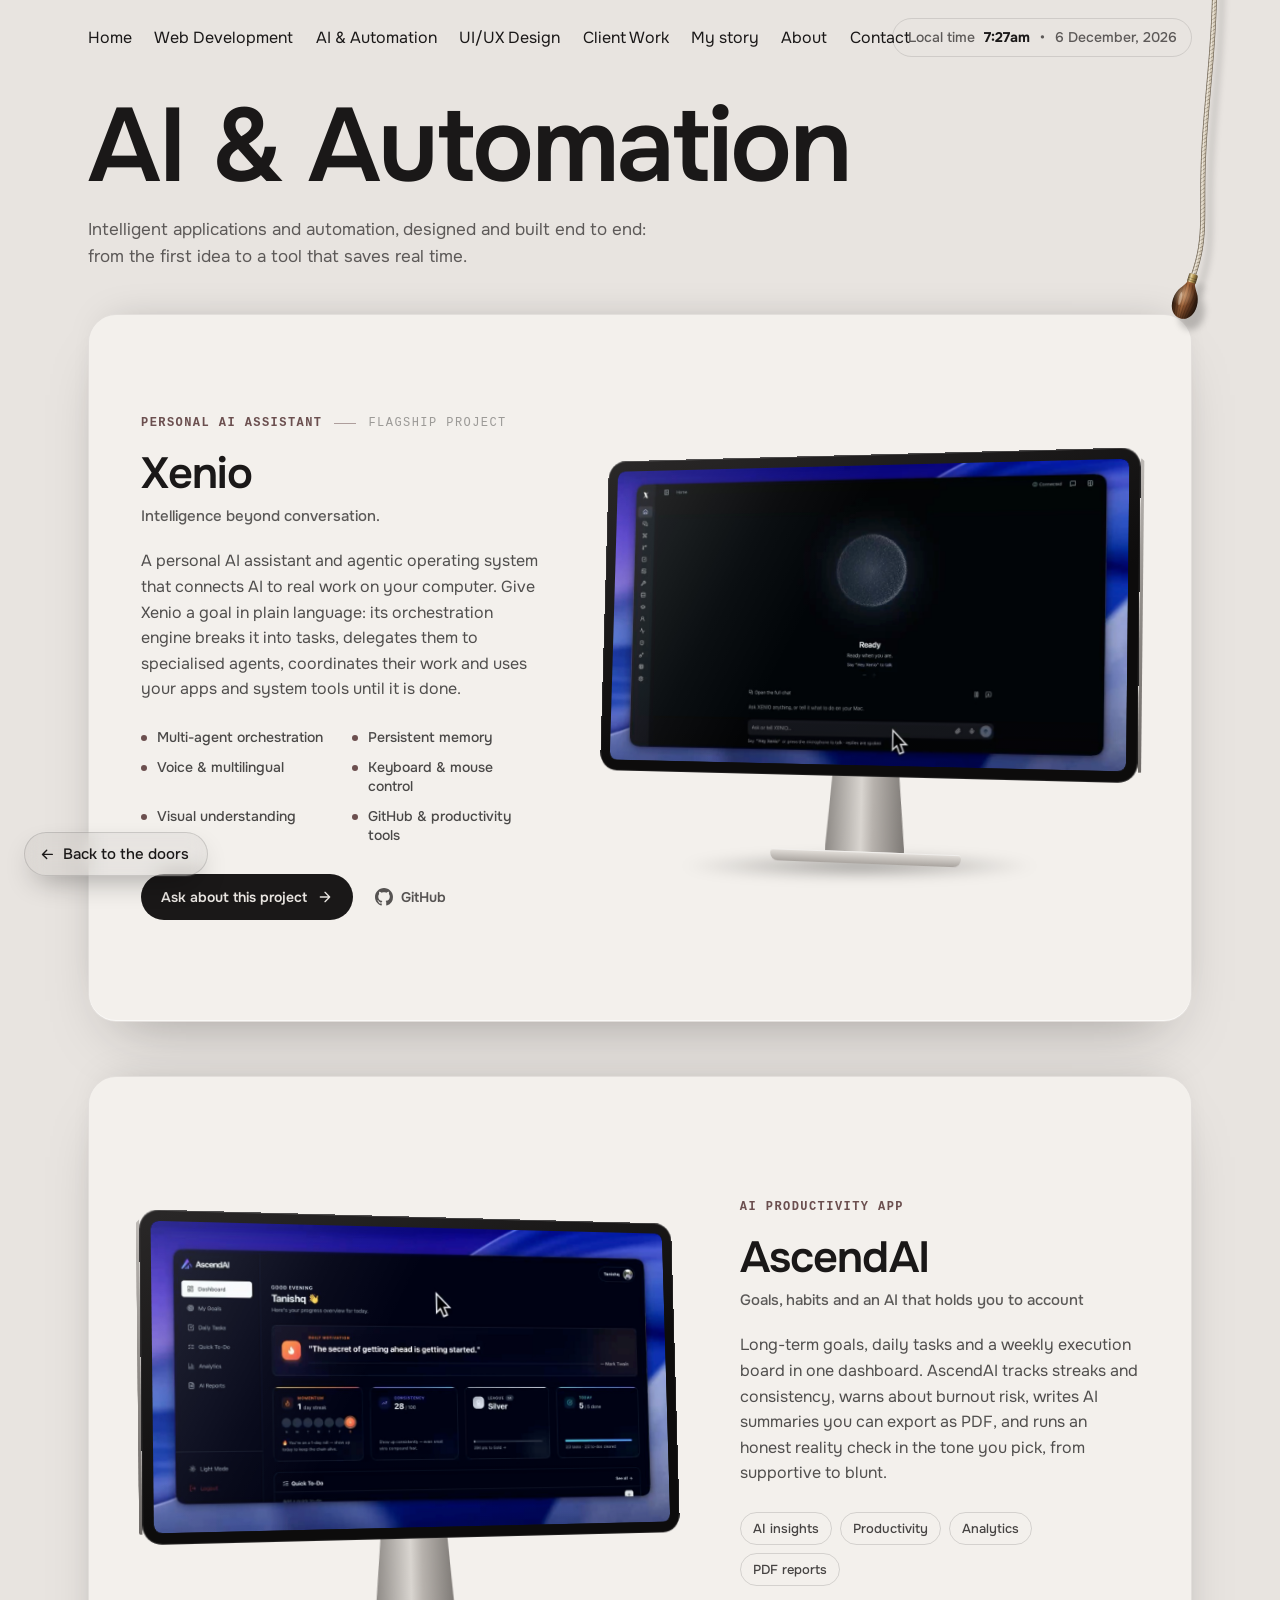
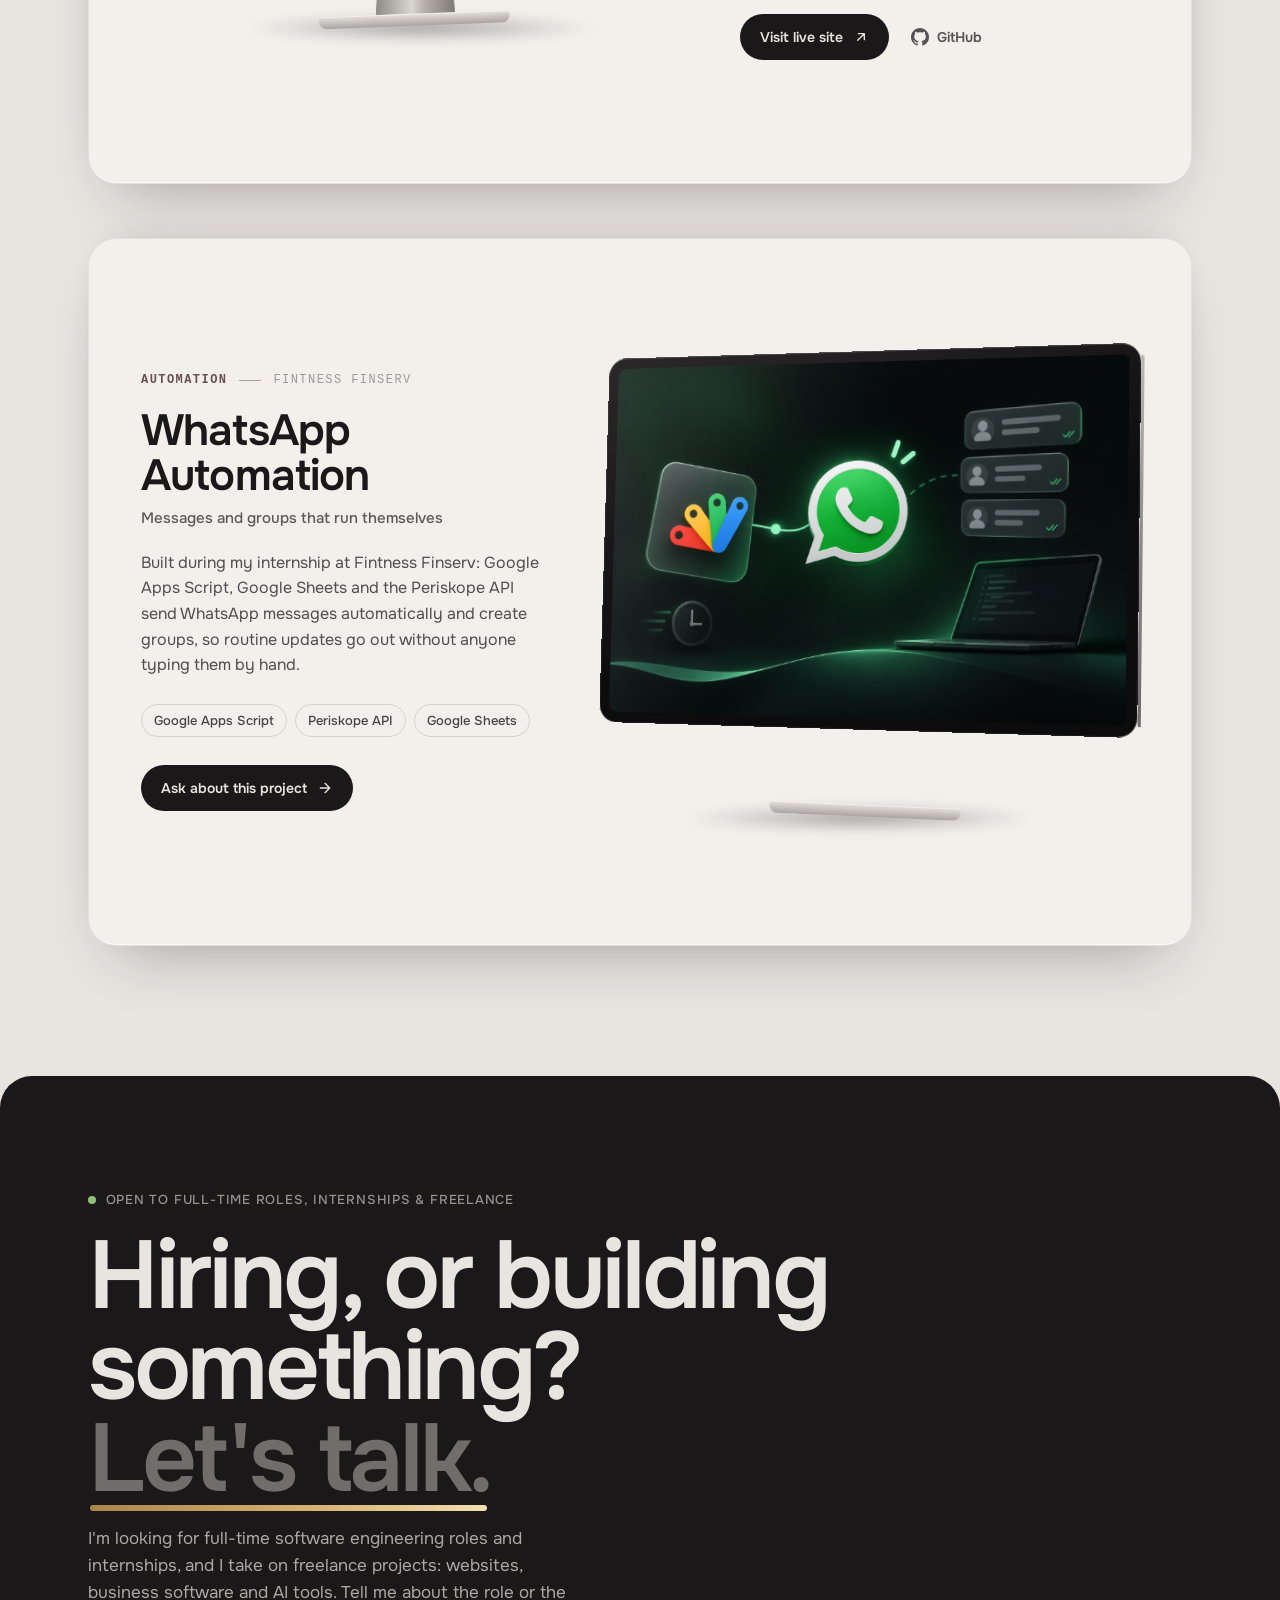
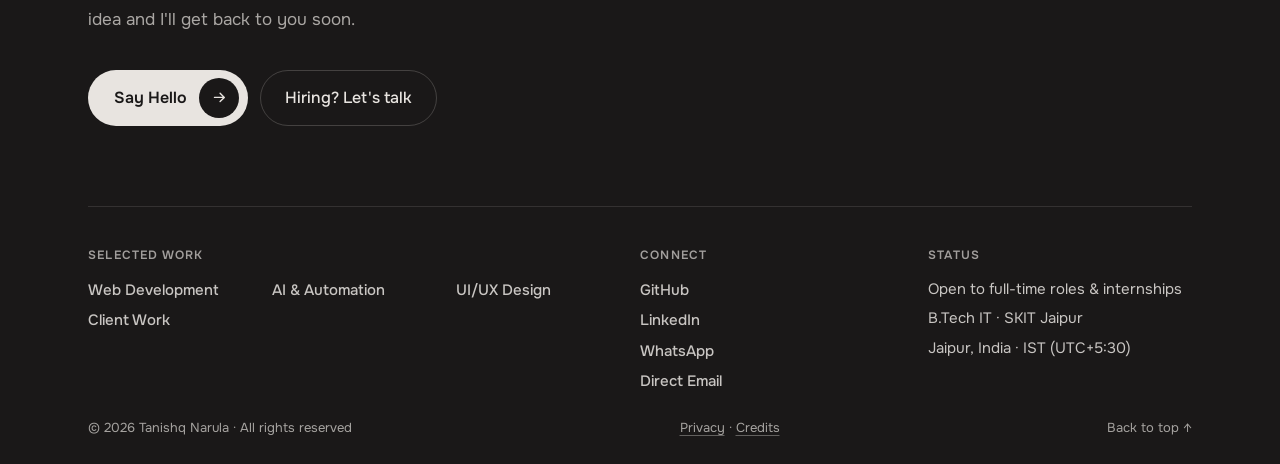
==== commit 94582893: "Rope in every room, menus that close, instant full-size videos - The rooms get the home page's own l" ====
--- a/app-developer/index.html
+++ b/app-developer/index.html
@@ -403,7 +403,7 @@
 <meta name="twitter:description" content="AI and automation work by Tanishq Narula, freelance developer in Jaipur: Xenio, a personal AI assistant and agentic operating system, the AscendAI goal tracker and WhatsApp automation with Google Apps Script." />
 <meta name="twitter:image" content="https://tanishqnarula.dev/images/seo/tanishq-narula-og.jpg" />
 <script type="application/ld+json">{"@context":"https://schema.org","@graph":[{"@type":"Person","@id":"https://tanishqnarula.dev/#tanishq","name":"Tanishq Narula","givenName":"Tanishq","familyName":"Narula","alternateName":["Tanishq","tanishqnarula12"],"url":"https://tanishqnarula.dev/","image":"https://tanishqnarula.dev/images/profile/tanishq-portrait.webp","jobTitle":"Freelance Software Developer, AI Builder and Designer","description":"Freelance software developer and designer in Jaipur, India. Tanishq Narula builds websites, web apps, AI automation and UI/UX design for startups and businesses. Available for freelance projects.","email":"mailto:tanishqnarula60@gmail.com","telephone":"+91-6378211535","sameAs":["https://github.com/tanishqnarula12","https://www.linkedin.com/in/tanishq-narula-0295a7328/"],"knowsAbout":["Web Development","Web Applications","CRM Development","AI & Automation","Workflow Automation","UI/UX Design","Graphic Design","Branding","Visual Communication"],"address":{"@type":"PostalAddress","addressLocality":"Jaipur","addressRegion":"Rajasthan","addressCountry":"IN"},"affiliation":{"@type":"CollegeOrUniversity","name":"Swami Keshvanand Institute of Technology, Jaipur"},"worksFor":{"@type":"Organization","name":"Fintness Finserv"}},{"@type":"ProfessionalService","@id":"https://tanishqnarula.dev/#services","name":"Tanishq Narula — Freelance Web, AI & Design","url":"https://tanishqnarula.dev/","image":"https://tanishqnarula.dev/images/seo/tanishq-narula-og.jpg","description":"Freelance software developer and designer in Jaipur, India. Tanishq Narula builds websites, web apps, AI automation and UI/UX design for startups and businesses. Available for freelance projects.","email":"mailto:tanishqnarula60@gmail.com","telephone":"+91-6378211535","founder":{"@id":"https://tanishqnarula.dev/#tanishq"},"address":{"@type":"PostalAddress","addressLocality":"Jaipur","addressRegion":"Rajasthan","addressCountry":"IN"},"areaServed":[{"@type":"Country","name":"India"},{"@type":"Place","name":"Worldwide (remote)"}],"hasOfferCatalog":{"@type":"OfferCatalog","name":"Freelance services","itemListElement":[{"@type":"Offer","itemOffered":{"@type":"Service","name":"Web Development","description":"Responsive websites, web applications and business software such as CRM tools, built end to end.","provider":{"@id":"https://tanishqnarula.dev/#tanishq"}}},{"@type":"Offer","itemOffered":{"@type":"Service","name":"AI & Automation","description":"AI-powered applications and automated workflows for businesses.","provider":{"@id":"https://tanishqnarula.dev/#tanishq"}}},{"@type":"Offer","itemOffered":{"@type":"Service","name":"UI/UX Design","description":"User flows, wireframes, interface design and interactive prototypes.","provider":{"@id":"https://tanishqnarula.dev/#tanishq"}}},{"@type":"Offer","itemOffered":{"@type":"Service","name":"Graphic Design","description":"Social media creatives, branding and visual communication for clients.","provider":{"@id":"https://tanishqnarula.dev/#tanishq"}}}]}},{"@type":"WebSite","@id":"https://tanishqnarula.dev/#website","url":"https://tanishqnarula.dev/","name":"Tanishq Narula — Portfolio","description":"Freelance software developer and designer in Jaipur, India. Tanishq Narula builds websites, web apps, AI automation and UI/UX design for startups and businesses. Available for freelance projects.","publisher":{"@id":"https://tanishqnarula.dev/#tanishq"},"inLanguage":"en"},{"@type":"ItemList","@id":"https://tanishqnarula.dev/app-developer/#projects","name":"AI & Automation projects","itemListElement":[{"@type":"ListItem","position":1,"item":{"@type":"CreativeWork","name":"Xenio","headline":"Intelligence beyond conversation.","description":"A personal AI assistant and agentic operating system that connects AI to real work on your computer. Give Xenio a goal in plain language: its orchestration engine breaks it into tasks, delegates them to specialised agents, coordinates their work and uses your apps and system tools until it is done.","image":"https://tanishqnarula.dev/media/work/xenio.jpg","creator":{"@id":"https://tanishqnarula.dev/#tanishq"},"keywords":"Multi-agent orchestration, Persistent memory, Voice & multilingual, Keyboard & mouse control, Visual understanding, GitHub & productivity tools","video":{"@type":"VideoObject","name":"Xenio — screen recording","description":"Intelligence beyond conversation.","thumbnailUrl":"https://tanishqnarula.dev/media/work/xenio.jpg","contentUrl":"https://tanishqnarula.dev/media/work/xenio.mp4","uploadDate":"2026-11-07"}}},{"@type":"ListItem","position":2,"item":{"@type":"CreativeWork","name":"AscendAI","headline":"Goals, habits and an AI that holds you to account","description":"Long-term goals, daily tasks and a weekly execution board in one dashboard. AscendAI tracks streaks and consistency, warns about burnout risk, writes AI summaries you can export as PDF, and runs an honest reality check in the tone you pick, from supportive to blunt.","image":"https://tanishqnarula.dev/media/work/ascend-ai.jpg","creator":{"@id":"https://tanishqnarula.dev/#tanishq"},"keywords":"AI insights, Productivity, Analytics, PDF reports","video":{"@type":"VideoObject","name":"AscendAI — screen recording","description":"Goals, habits and an AI that holds you to account","thumbnailUrl":"https://tanishqnarula.dev/media/work/ascend-ai.jpg","contentUrl":"https://tanishqnarula.dev/media/work/ascend-ai.mp4","uploadDate":"2026-11-07"}}},{"@type":"ListItem","position":3,"item":{"@type":"CreativeWork","name":"WhatsApp Automation","headline":"Messages and groups that run themselves","description":"Built during my internship at Fintness Finserv: Google Apps Script, Google Sheets and the Periskope API send WhatsApp messages automatically and create groups, so routine updates go out without anyone typing them by hand.","image":"https://tanishqnarula.dev/media/work/whatsapp-automation.jpg","creator":{"@id":"https://tanishqnarula.dev/#tanishq"},"keywords":"Google Apps Script, Periskope API, Google Sheets"}}]}]}</script>
-<link rel="me" href="https://github.com/tanishqnarula12"/><link rel="me" href="https://www.linkedin.com/in/tanishq-narula-0295a7328/"/><meta name="geo.region" content="IN-RJ"/><meta name="geo.placename" content="Jaipur"/><link rel="stylesheet" href="/assets/tn/tn.css?v=941e5fec">
+<link rel="me" href="https://github.com/tanishqnarula12"/><link rel="me" href="https://www.linkedin.com/in/tanishq-narula-0295a7328/"/><meta name="geo.region" content="IN-RJ"/><meta name="geo.placename" content="Jaipur"/><link rel="stylesheet" href="/assets/tn/tn.css?v=dacbda3f">
 </head>
 <body>
 <div class="glow" aria-hidden="true"></div>
@@ -433,14 +433,14 @@
   <article class="card" style="--i:0" aria-labelledby="p0">
     <div class="card__in">
       <div class="card__info"><p class="card__meta"><span>Personal AI assistant</span><i></i><span class="no">Flagship project</span></p><h2 id="p0">Xenio</h2><p class="sub">Intelligence beyond conversation.</p><p class="desc">A personal AI assistant and agentic operating system that connects AI to real work on your computer. Give Xenio a goal in plain language: its orchestration engine breaks it into tasks, delegates them to specialised agents, coordinates their work and uses your apps and system tools until it is done.</p><ul class="feats"><li>Multi-agent orchestration</li><li>Persistent memory</li><li>Voice &amp; multilingual</li><li>Keyboard &amp; mouse control</li><li>Visual understanding</li><li>GitHub &amp; productivity tools</li></ul><p class="acts"><a class="live" href="/contact/" aria-label="Ask about Xenio">Ask about this project <svg aria-hidden="true" focusable="false" viewBox="0 0 24 24" fill="none" stroke="currentColor" stroke-width="2" stroke-linecap="round" stroke-linejoin="round"><path d="M5 12h14M12 5l7 7-7 7"/></svg></a><a class="code" href="https://github.com/tanishqnarula12/Xenio" target="_blank" rel="noopener noreferrer" aria-label="Xenio on GitHub (opens in a new tab)"><svg aria-hidden="true" focusable="false" viewBox="0 0 16 16" fill="currentColor"><path d="M8 0C3.58 0 0 3.58 0 8c0 3.54 2.29 6.53 5.47 7.59.4.07.55-.17.55-.38 0-.19-.01-.82-.01-1.49-2.01.37-2.53-.49-2.69-.94-.09-.23-.48-.94-.82-1.13-.28-.15-.68-.52-.01-.53.63-.01 1.08.58 1.23.82.72 1.21 1.87.87 2.33.66.07-.52.28-.87.51-1.07-1.78-.2-3.64-.89-3.64-3.95 0-.87.31-1.59.82-2.15-.08-.2-.36-1.02.08-2.12 0 0 .67-.21 2.2.82.64-.18 1.32-.27 2-.27.68 0 1.36.09 2 .27 1.53-1.04 2.2-.82 2.2-.82.44 1.1.16 1.92.08 2.12.51.56.82 1.27.82 2.15 0 3.07-1.87 3.75-3.65 3.95.29.25.54.73.54 1.48 0 1.07-.01 1.93-.01 2.2 0 .21.15.46.55.38A8.013 8.013 0 0 0 16 8c0-4.42-3.58-8-8-8z"/></svg>GitHub</a></p></div>
-      <div class="stage" aria-hidden="true"><div class="mon"><div class="mon__body"><div class="mon__screen vid" style="--ar:1280 / 718"><video muted loop playsinline preload="auto" poster="/media/work/xenio.jpg" src="/media/work/xenio-sd.mp4" aria-label="Xenio screen recording"></video></div></div><div class="mon__neck"></div><div class="mon__foot"></div></div></div>
+      <div class="stage" aria-hidden="true"><div class="mon"><div class="mon__body"><div class="mon__screen vid" style="--ar:1280 / 718"><video muted loop playsinline preload="none" poster="/media/work/xenio.jpg" src="/media/work/xenio-m.mp4" aria-label="Xenio screen recording"></video></div></div><div class="mon__neck"></div><div class="mon__foot"></div></div></div>
     </div>
     <div class="card__dim"></div>
   </article>
   <article class="card flip" style="--i:1" aria-labelledby="p1">
     <div class="card__in">
       <div class="card__info"><p class="card__meta"><span>AI productivity app</span></p><h2 id="p1">AscendAI</h2><p class="sub">Goals, habits and an AI that holds you to account</p><p class="desc">Long-term goals, daily tasks and a weekly execution board in one dashboard. AscendAI tracks streaks and consistency, warns about burnout risk, writes AI summaries you can export as PDF, and runs an honest reality check in the tone you pick, from supportive to blunt.</p><ul class="tags"><li>AI insights</li><li>Productivity</li><li>Analytics</li><li>PDF reports</li></ul><p class="acts"><a class="live" href="https://ascend-ai-ov67.vercel.app" target="_blank" rel="noopener noreferrer" aria-label="Visit AscendAI live site (opens in a new tab)">Visit live site <svg aria-hidden="true" focusable="false" viewBox="0 0 24 24" fill="none" stroke="currentColor" stroke-width="2" stroke-linecap="round" stroke-linejoin="round"><path d="M7 17 17 7M8 7h9v9"/></svg></a><a class="code" href="https://github.com/tanishqnarula12/ascend-ai" target="_blank" rel="noopener noreferrer" aria-label="AscendAI on GitHub (opens in a new tab)"><svg aria-hidden="true" focusable="false" viewBox="0 0 16 16" fill="currentColor"><path d="M8 0C3.58 0 0 3.58 0 8c0 3.54 2.29 6.53 5.47 7.59.4.07.55-.17.55-.38 0-.19-.01-.82-.01-1.49-2.01.37-2.53-.49-2.69-.94-.09-.23-.48-.94-.82-1.13-.28-.15-.68-.52-.01-.53.63-.01 1.08.58 1.23.82.72 1.21 1.87.87 2.33.66.07-.52.28-.87.51-1.07-1.78-.2-3.64-.89-3.64-3.95 0-.87.31-1.59.82-2.15-.08-.2-.36-1.02.08-2.12 0 0 .67-.21 2.2.82.64-.18 1.32-.27 2-.27.68 0 1.36.09 2 .27 1.53-1.04 2.2-.82 2.2-.82.44 1.1.16 1.92.08 2.12.51.56.82 1.27.82 2.15 0 3.07-1.87 3.75-3.65 3.95.29.25.54.73.54 1.48 0 1.07-.01 1.93-.01 2.2 0 .21.15.46.55.38A8.013 8.013 0 0 0 16 8c0-4.42-3.58-8-8-8z"/></svg>GitHub</a></p></div>
-      <div class="stage" aria-hidden="true"><div class="mon"><div class="mon__body"><div class="mon__screen vid" style="--ar:1280 / 718"><video muted loop playsinline preload="metadata" poster="/media/work/ascend-ai.jpg" src="/media/work/ascend-ai-sd.mp4" aria-label="AscendAI screen recording"></video></div></div><div class="mon__neck"></div><div class="mon__foot"></div></div></div>
+      <div class="stage" aria-hidden="true"><div class="mon"><div class="mon__body"><div class="mon__screen vid" style="--ar:1280 / 718"><video muted loop playsinline preload="none" poster="/media/work/ascend-ai.jpg" src="/media/work/ascend-ai-m.mp4" aria-label="AscendAI screen recording"></video></div></div><div class="mon__neck"></div><div class="mon__foot"></div></div></div>
     </div>
     <div class="card__dim"></div>
   </article>
@@ -629,7 +629,7 @@
     if (e.source !== parent) return;                      // only the home page holding this room may steer it
     const m = e.data || {};
     if (m.wall === 'enter'){ root.classList.remove('out'); scrollTo(0, 0); window.__restartAll(); requestAnimationFrame(() => root.classList.add('in'));
-      clearTimeout(window.__liveT); window.__liveT = setTimeout(() => { window.__live = true; checkHidden(); dispatchEvent(new Event('scroll')); }, 650); }
+      clearTimeout(window.__liveT); window.__liveT = setTimeout(() => { window.__live = true; window.__pickVideo && window.__pickVideo(); dispatchEvent(new Event('scroll')); }, 650); }
     if (m.wall === 'exit'){ clearTimeout(window.__liveT); window.__live = false; root.classList.add('out'); root.classList.remove('in'); document.querySelectorAll('video').forEach(v => v.pause()); }
     if (m.wall === 'reset'){ root.classList.remove('out', 'in'); }
     if (m.wall === 'mode'){ if (m.mode === 'dark') root.dataset.mode = 'dark'; else delete root.dataset.mode; }
@@ -828,7 +828,7 @@
 .ck button[data-ck="yes"]{background:#E8E4E0;color:#1A1818;border-color:transparent}
 @media (max-width:539.98px){.ck{flex-direction:column;align-items:stretch}.ck div button{flex:1}}
 </style>
-<script src="/assets/tn/tn.js?v=941e5fec" defer></script>
+<script src="/assets/tn/tn.js?v=dacbda3f" defer></script>
 </body>
 </html>
 
--- a/assets/tn/tn.css
+++ b/assets/tn/tn.css
@@ -306,7 +306,7 @@
   opacity: 0; transform: translateY(-6px); transition: opacity .4s ease, transform .5s var(--e-soft);
 }
 .tn-toast.on { opacity: 1; transform: none; }
-html.embed .loader, html.embed .cord, html.embed .hdr, html.embed .mob-hdr, html.embed .ck, html.embed .door-cursor { display: none !important; }
+html.embed .loader, html.embed .cord:not(.tn-cord), html.embed .hdr, html.embed .mob-hdr, html.embed .ck, html.embed .door-cursor { display: none !important; }
 html.embed body.ready, html.embed body { overflow-x: clip; }
 
 /* ------------------------------------------------------------ the card's loader (the card waits behind it) */
@@ -332,10 +332,38 @@
 
 /* ------------------------------------------------------------ walking through a door, and coming back */
 html.tn-walking .door-cursor { opacity: 0 !important; }
+html.tn-walking .totop, html.tn-walking .ck { opacity: 0 !important; pointer-events: none !important; transition: opacity .2s ease; }
+/* the headers step away for the whole walk, even when React redraws them (going back re-renders the header) */
+html.tn-walking .hdr { opacity: 0; translate: 0 -100%; }
+html.tn-walking .mob-hdr { opacity: 0; pointer-events: none; transform: translateY(-100%); }
+html.tn-walking .cord { opacity: 0; pointer-events: none; }
 html.tn-walking #works .doorway { cursor: default; }
 .tn-veil { z-index: 130; transition: opacity .3s ease, visibility 0s linear .3s; }
-.tn-veil.on { transition: opacity .25s ease; }
+.tn-veil.on { transition: opacity .12s ease; }
 html.tn-return .loader { display: none !important; }
+/* the rooms, loaded inside the home page behind their doors (tn.js): one opens out of the doorway's dark */
+.tn-wall { z-index: 125; background: #050505; transition: none; contain: strict; transform-origin: 50% 46%; }
+.tn-wall.on { opacity: 1; visibility: visible; transition: none; }
+.tn-wall.tn-live { pointer-events: auto; }
+/* the rope in the rooms (tn.js initRope): the home page's own rope, on the pages React doesn't draw it on */
+.tn-cord { position: fixed; top: 0; right: 0; z-index: 105; width: min(100%, 340px); height: 520px; overflow: hidden; pointer-events: none; transition: opacity .4s; }
+.tn-cord .cord__cv { position: absolute; inset: 0; width: 100%; height: 100%; }
+.tn-cord .cord__hit { position: absolute; top: 0; left: 0; width: 64px; height: 64px; margin: -32px 0 0 -32px; padding: 0; border: 0; border-radius: 50%;
+  background: none; pointer-events: auto; touch-action: none; cursor: grab; -webkit-tap-highlight-color: transparent; }
+.tn-cord.dragging .cord__hit { cursor: grabbing; }
+.tn-cord .cord__hit:focus-visible { outline: 2px solid #A4552C; outline-offset: 2px; }
+/* out of the way while the room's menu or the full-size viewer is open */
+html.rn-lock .tn-cord, body:has(.rn__panel.open) .tn-cord, html.tnv-open .tn-cord { opacity: 0; }
+html.rn-lock .tn-cord .cord__hit, body:has(.rn__panel.open) .tn-cord .cord__hit, html.tnv-open .tn-cord .cord__hit { pointer-events: none; }
+.tn-rmode { display: none; }
+/* the Web Development menu: React marks the panel open (not the bar), so its lines and wash key off the panel too */
+.rn__panel.open::before { opacity: 1; transform: none; }
+.rn__panel.open .rn__plist a, .rn__panel.open .rn__plist button { opacity: 1; transform: none; transition-delay: calc(var(--i, 0) * 55ms + 90ms); }
+.rn__panel.open .rn__pfoot { opacity: 1; transform: none; }
+/* the floating "Back to the doors" never sits on top of the open menu */
+#rn.open .backd, body:has(.rn__panel.open) .backd, html.rn-lock .backd { opacity: 0 !important; pointer-events: none !important; transition: opacity .2s ease; }
+.tn-wall iframe { transition: none; background: transparent; }
+.tn-wall.on iframe.cur { opacity: 1; visibility: visible; }
 
 /* ------------------------------------------------------------ things arrive as you reach them */
 [data-tn-r] {
@@ -439,6 +467,8 @@
 .tnv__box { position: fixed; overflow: hidden; border-radius: 14px; background: #000; transform-origin: 50% 50%;
   box-shadow: 0 40px 120px -30px rgba(0, 0, 0, .85), 0 0 0 1px rgba(255, 255, 255, .08); }
 .tnv__box > video, .tnv__box > img { display: block; width: 100%; height: 100%; object-fit: contain; background: #000; }
+/* full size: the recording on show and the full-quality one loading under it share the same place */
+.tnv__box > video { position: absolute; inset: 0; }
 .tnv__box--phone { border-radius: 30px; background: var(--sb, #fff); box-shadow: 0 40px 120px -30px rgba(0, 0, 0, .85), 0 0 0 6px #0a0a0a, 0 0 0 7px rgba(255, 255, 255, .12); }
 .tnv__phone { position: absolute; inset: 0; overflow-y: auto; overscroll-behavior: contain; -webkit-overflow-scrolling: touch; scrollbar-width: none; background: var(--sb, #fff); outline: none; }
 .tnv__phone::-webkit-scrollbar { display: none; }
@@ -572,7 +602,13 @@
 
 @media (max-width: 768px) {
   /* the cord would hang over every heading on a narrow screen: the switch lives in the header instead (tn.js) */
-  #cord { display: none !important; }
+  #cord, .tn-cord { display: none !important; }
+  /* the rooms get the same sun / moon switch, beside their Menu button */
+  #rn .tn-rmode { display: inline-flex; align-items: center; justify-content: center; flex: none; order: 98; width: 44px; height: 44px; margin-left: auto; padding: 0;
+    border: 1px solid rgba(var(--fg-rgb), .12); border-radius: 999px; background: none; color: var(--fg); cursor: pointer; -webkit-tap-highlight-color: transparent;
+    transition: transform .15s ease; }
+  #rn .tn-rmode:active { transform: scale(.94); }
+  #rn:has(.tn-rmode) .rn__menu { margin-left: 8px; }
   /* the header bar: solid, not frosted glass */
   .mob-hdr .mob-hdr__in, html[data-mode=dark] .mob-hdr .mob-hdr__in { -webkit-backdrop-filter: none; backdrop-filter: none; }
   .mob-hdr .mob-hdr__in { background: #FBFAF8; border: 1px solid rgba(26, 23, 21, .1); box-shadow: 0 10px 30px -14px rgba(26, 23, 21, .3); }
@@ -755,3 +791,11 @@
 @media (prefers-reduced-motion: reduce) {
   @view-transition { navigation: none; }
 }
+
+/* the wall's side extensions and floor (normally switched on as the walk starts) are painted as soon as a finger
+   or the mouse reaches a door, so the first frame of the zoom has nothing new to draw and doesn't stutter */
+.doors.tn-armed::before, .doors.tn-armed::after { content: ""; pointer-events: none; position: absolute; top: 0; bottom: 0; width: 55vw;
+  background: linear-gradient(180deg, var(--wall-hi) 0%, var(--wall) 55%); }
+.doors.tn-armed::before { right: 100%; }
+.doors.tn-armed::after { left: 100%; }
+.doors.tn-armed .doors__floor { box-shadow: -55vw 0 0 0 var(--floor), 55vw 0 0 0 var(--floor); }
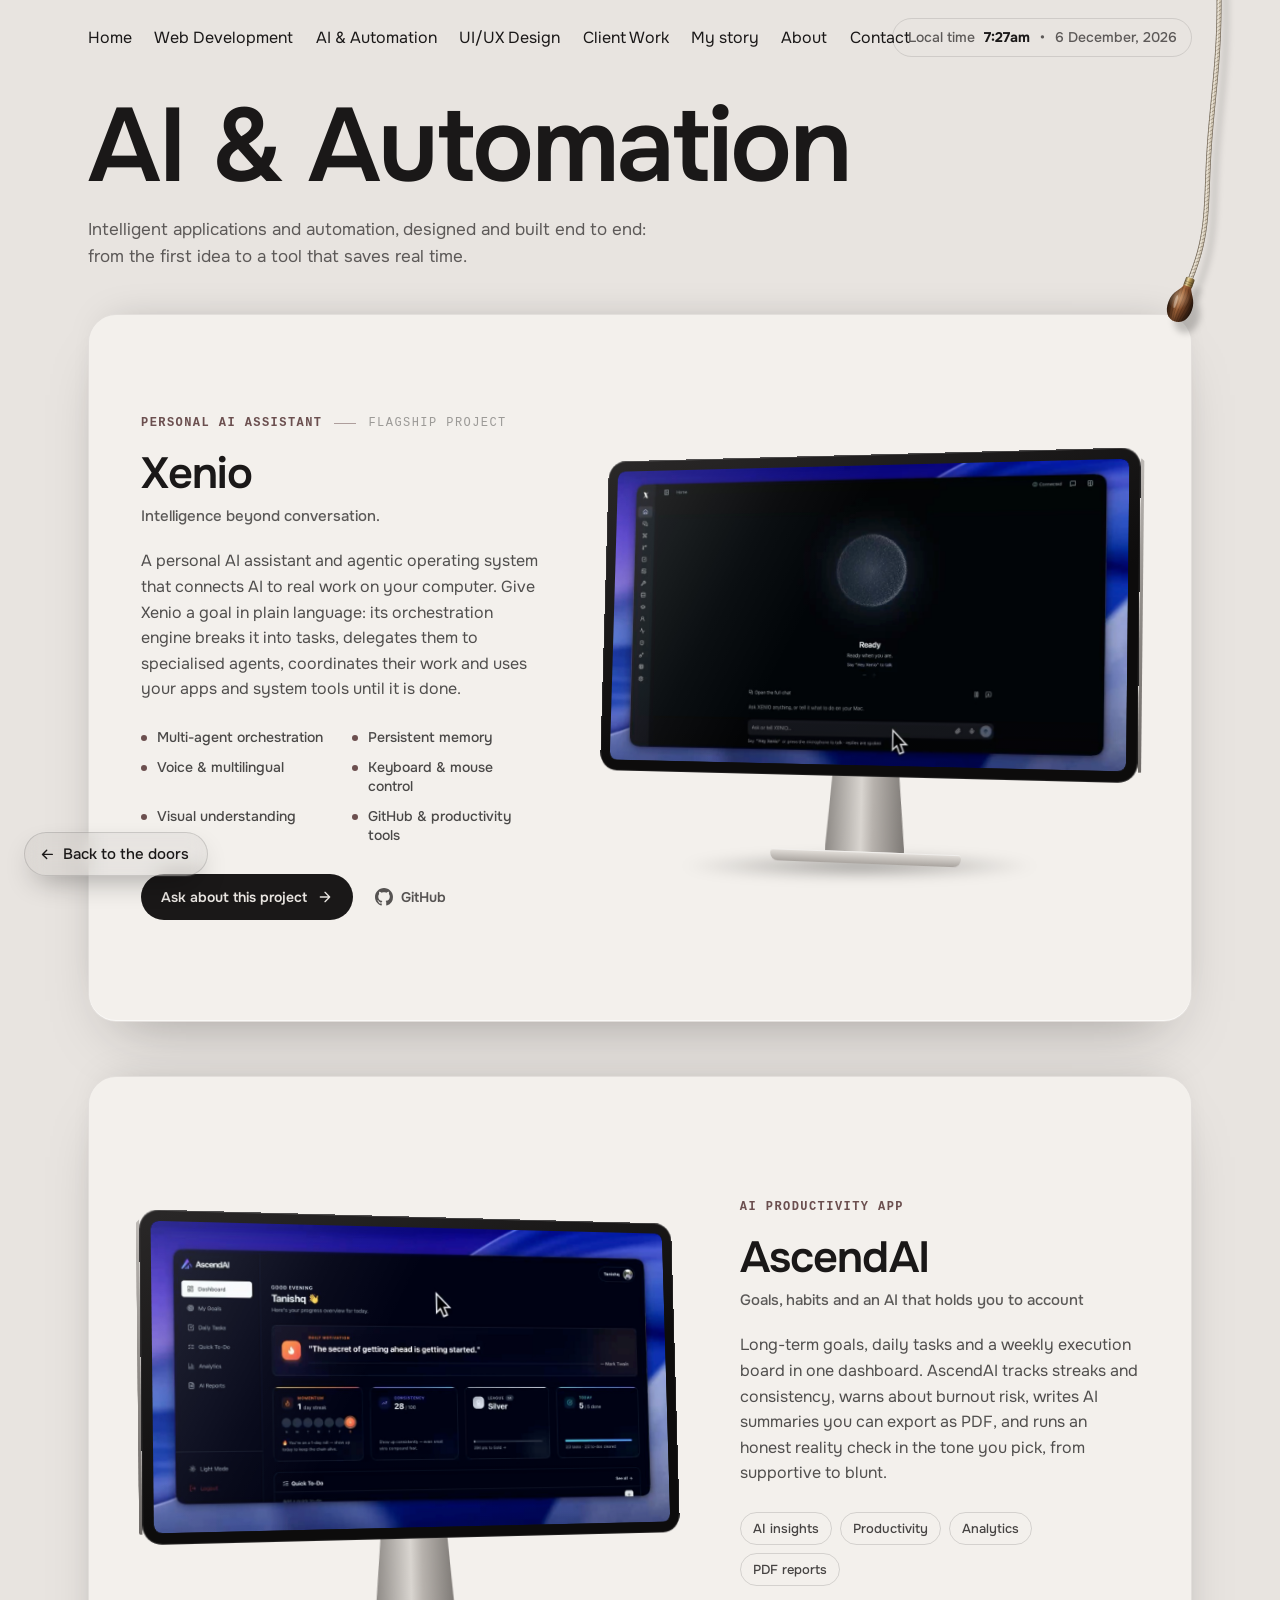
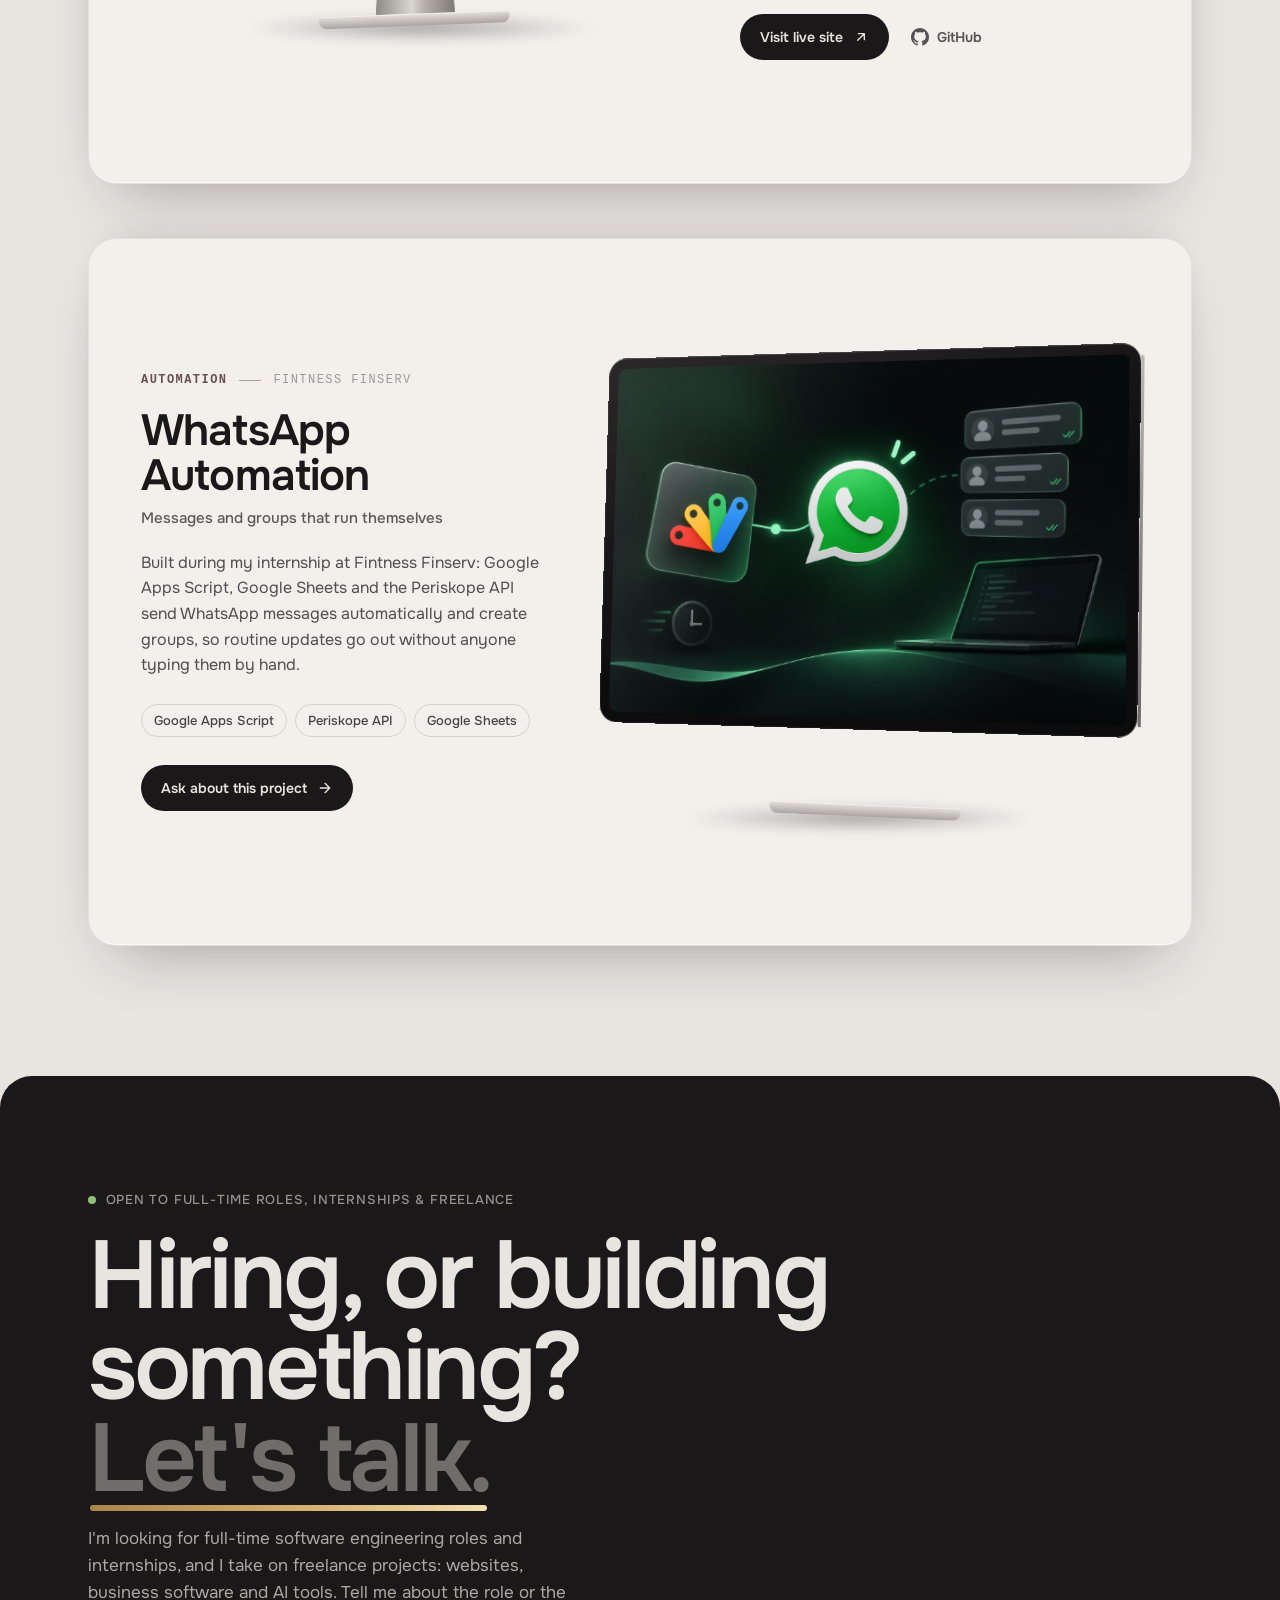
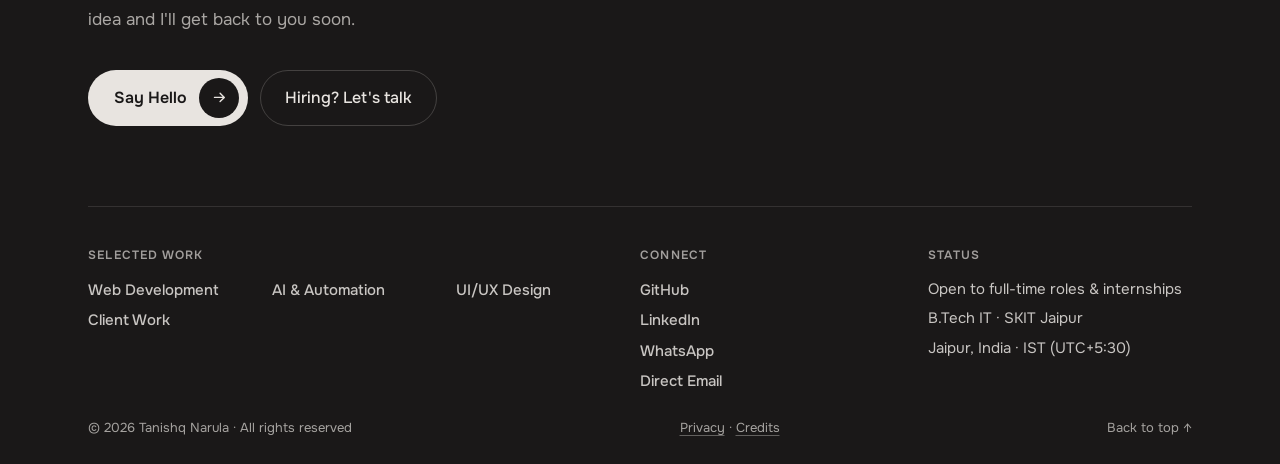
==== commit 69bd0729: "Full-size video: the screen's own video moves in, so it never waits On the live site a new video ele" ====
--- a/app-developer/index.html
+++ b/app-developer/index.html
@@ -403,7 +403,7 @@
 <meta name="twitter:description" content="AI and automation work by Tanishq Narula, freelance developer in Jaipur: Xenio, a personal AI assistant and agentic operating system, the AscendAI goal tracker and WhatsApp automation with Google Apps Script." />
 <meta name="twitter:image" content="https://tanishqnarula.dev/images/seo/tanishq-narula-og.jpg" />
 <script type="application/ld+json">{"@context":"https://schema.org","@graph":[{"@type":"Person","@id":"https://tanishqnarula.dev/#tanishq","name":"Tanishq Narula","givenName":"Tanishq","familyName":"Narula","alternateName":["Tanishq","tanishqnarula12"],"url":"https://tanishqnarula.dev/","image":"https://tanishqnarula.dev/images/profile/tanishq-portrait.webp","jobTitle":"Freelance Software Developer, AI Builder and Designer","description":"Freelance software developer and designer in Jaipur, India. Tanishq Narula builds websites, web apps, AI automation and UI/UX design for startups and businesses. Available for freelance projects.","email":"mailto:tanishqnarula60@gmail.com","telephone":"+91-6378211535","sameAs":["https://github.com/tanishqnarula12","https://www.linkedin.com/in/tanishq-narula-0295a7328/"],"knowsAbout":["Web Development","Web Applications","CRM Development","AI & Automation","Workflow Automation","UI/UX Design","Graphic Design","Branding","Visual Communication"],"address":{"@type":"PostalAddress","addressLocality":"Jaipur","addressRegion":"Rajasthan","addressCountry":"IN"},"affiliation":{"@type":"CollegeOrUniversity","name":"Swami Keshvanand Institute of Technology, Jaipur"},"worksFor":{"@type":"Organization","name":"Fintness Finserv"}},{"@type":"ProfessionalService","@id":"https://tanishqnarula.dev/#services","name":"Tanishq Narula — Freelance Web, AI & Design","url":"https://tanishqnarula.dev/","image":"https://tanishqnarula.dev/images/seo/tanishq-narula-og.jpg","description":"Freelance software developer and designer in Jaipur, India. Tanishq Narula builds websites, web apps, AI automation and UI/UX design for startups and businesses. Available for freelance projects.","email":"mailto:tanishqnarula60@gmail.com","telephone":"+91-6378211535","founder":{"@id":"https://tanishqnarula.dev/#tanishq"},"address":{"@type":"PostalAddress","addressLocality":"Jaipur","addressRegion":"Rajasthan","addressCountry":"IN"},"areaServed":[{"@type":"Country","name":"India"},{"@type":"Place","name":"Worldwide (remote)"}],"hasOfferCatalog":{"@type":"OfferCatalog","name":"Freelance services","itemListElement":[{"@type":"Offer","itemOffered":{"@type":"Service","name":"Web Development","description":"Responsive websites, web applications and business software such as CRM tools, built end to end.","provider":{"@id":"https://tanishqnarula.dev/#tanishq"}}},{"@type":"Offer","itemOffered":{"@type":"Service","name":"AI & Automation","description":"AI-powered applications and automated workflows for businesses.","provider":{"@id":"https://tanishqnarula.dev/#tanishq"}}},{"@type":"Offer","itemOffered":{"@type":"Service","name":"UI/UX Design","description":"User flows, wireframes, interface design and interactive prototypes.","provider":{"@id":"https://tanishqnarula.dev/#tanishq"}}},{"@type":"Offer","itemOffered":{"@type":"Service","name":"Graphic Design","description":"Social media creatives, branding and visual communication for clients.","provider":{"@id":"https://tanishqnarula.dev/#tanishq"}}}]}},{"@type":"WebSite","@id":"https://tanishqnarula.dev/#website","url":"https://tanishqnarula.dev/","name":"Tanishq Narula — Portfolio","description":"Freelance software developer and designer in Jaipur, India. Tanishq Narula builds websites, web apps, AI automation and UI/UX design for startups and businesses. Available for freelance projects.","publisher":{"@id":"https://tanishqnarula.dev/#tanishq"},"inLanguage":"en"},{"@type":"ItemList","@id":"https://tanishqnarula.dev/app-developer/#projects","name":"AI & Automation projects","itemListElement":[{"@type":"ListItem","position":1,"item":{"@type":"CreativeWork","name":"Xenio","headline":"Intelligence beyond conversation.","description":"A personal AI assistant and agentic operating system that connects AI to real work on your computer. Give Xenio a goal in plain language: its orchestration engine breaks it into tasks, delegates them to specialised agents, coordinates their work and uses your apps and system tools until it is done.","image":"https://tanishqnarula.dev/media/work/xenio.jpg","creator":{"@id":"https://tanishqnarula.dev/#tanishq"},"keywords":"Multi-agent orchestration, Persistent memory, Voice & multilingual, Keyboard & mouse control, Visual understanding, GitHub & productivity tools","video":{"@type":"VideoObject","name":"Xenio — screen recording","description":"Intelligence beyond conversation.","thumbnailUrl":"https://tanishqnarula.dev/media/work/xenio.jpg","contentUrl":"https://tanishqnarula.dev/media/work/xenio.mp4","uploadDate":"2026-11-07"}}},{"@type":"ListItem","position":2,"item":{"@type":"CreativeWork","name":"AscendAI","headline":"Goals, habits and an AI that holds you to account","description":"Long-term goals, daily tasks and a weekly execution board in one dashboard. AscendAI tracks streaks and consistency, warns about burnout risk, writes AI summaries you can export as PDF, and runs an honest reality check in the tone you pick, from supportive to blunt.","image":"https://tanishqnarula.dev/media/work/ascend-ai.jpg","creator":{"@id":"https://tanishqnarula.dev/#tanishq"},"keywords":"AI insights, Productivity, Analytics, PDF reports","video":{"@type":"VideoObject","name":"AscendAI — screen recording","description":"Goals, habits and an AI that holds you to account","thumbnailUrl":"https://tanishqnarula.dev/media/work/ascend-ai.jpg","contentUrl":"https://tanishqnarula.dev/media/work/ascend-ai.mp4","uploadDate":"2026-11-07"}}},{"@type":"ListItem","position":3,"item":{"@type":"CreativeWork","name":"WhatsApp Automation","headline":"Messages and groups that run themselves","description":"Built during my internship at Fintness Finserv: Google Apps Script, Google Sheets and the Periskope API send WhatsApp messages automatically and create groups, so routine updates go out without anyone typing them by hand.","image":"https://tanishqnarula.dev/media/work/whatsapp-automation.jpg","creator":{"@id":"https://tanishqnarula.dev/#tanishq"},"keywords":"Google Apps Script, Periskope API, Google Sheets"}}]}]}</script>
-<link rel="me" href="https://github.com/tanishqnarula12"/><link rel="me" href="https://www.linkedin.com/in/tanishq-narula-0295a7328/"/><meta name="geo.region" content="IN-RJ"/><meta name="geo.placename" content="Jaipur"/><link rel="stylesheet" href="/assets/tn/tn.css?v=dacbda3f">
+<link rel="me" href="https://github.com/tanishqnarula12"/><link rel="me" href="https://www.linkedin.com/in/tanishq-narula-0295a7328/"/><meta name="geo.region" content="IN-RJ"/><meta name="geo.placename" content="Jaipur"/><link rel="stylesheet" href="/assets/tn/tn.css?v=cb691dd7">
 </head>
 <body>
 <div class="glow" aria-hidden="true"></div>
@@ -828,7 +828,7 @@
 .ck button[data-ck="yes"]{background:#E8E4E0;color:#1A1818;border-color:transparent}
 @media (max-width:539.98px){.ck{flex-direction:column;align-items:stretch}.ck div button{flex:1}}
 </style>
-<script src="/assets/tn/tn.js?v=dacbda3f" defer></script>
+<script src="/assets/tn/tn.js?v=cb691dd7" defer></script>
 </body>
 </html>
 
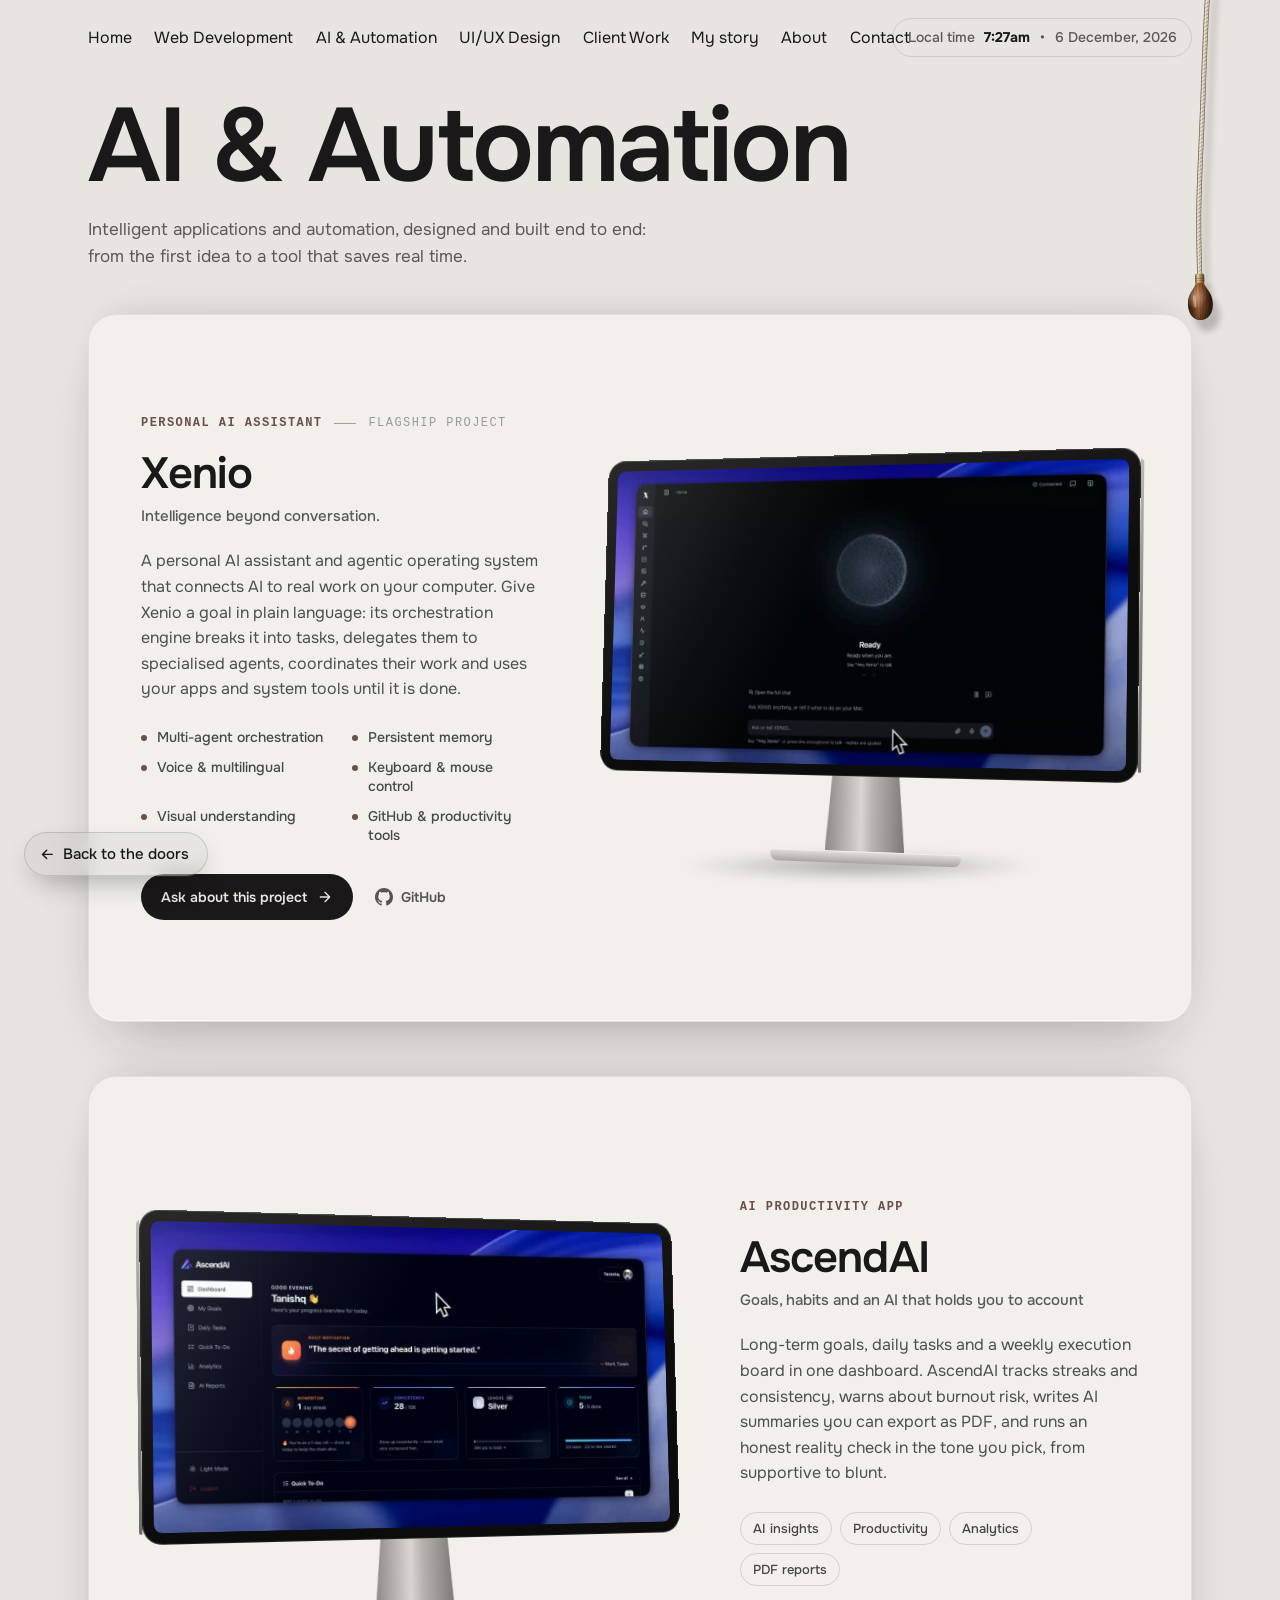
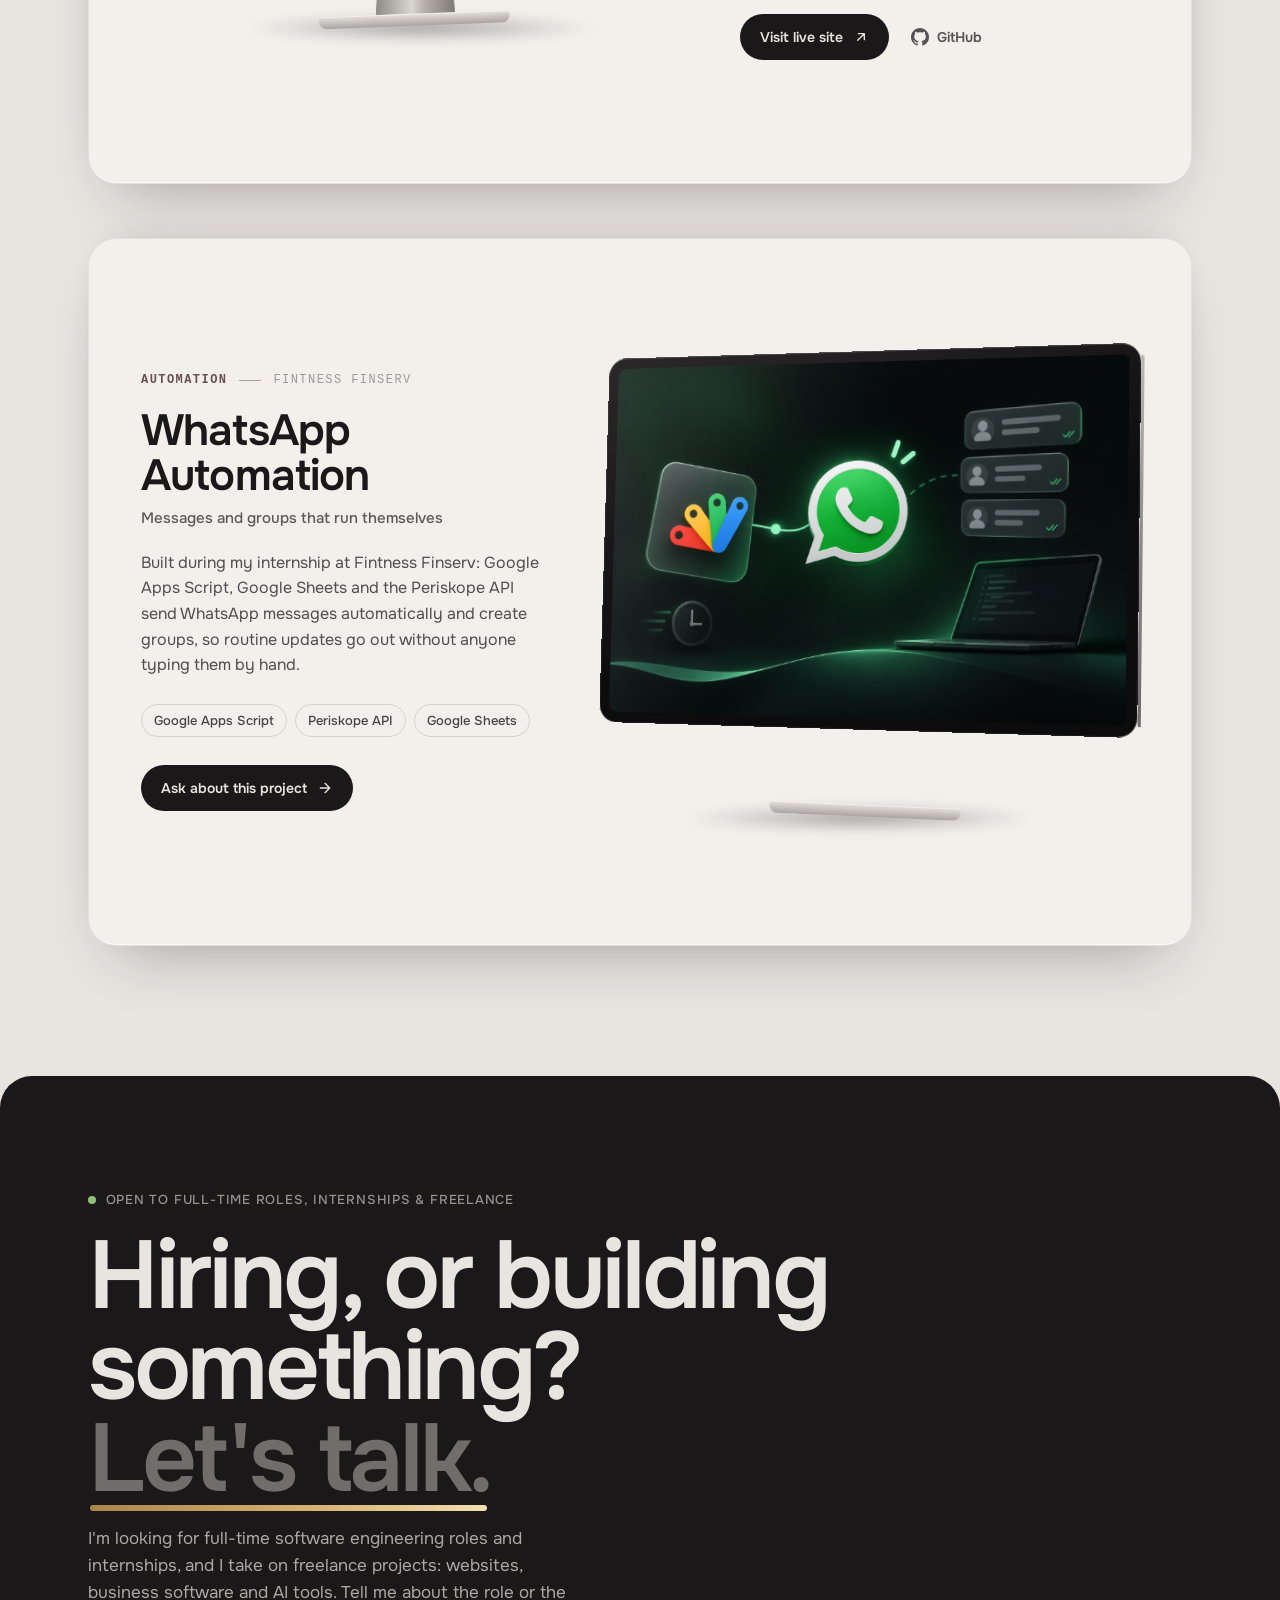
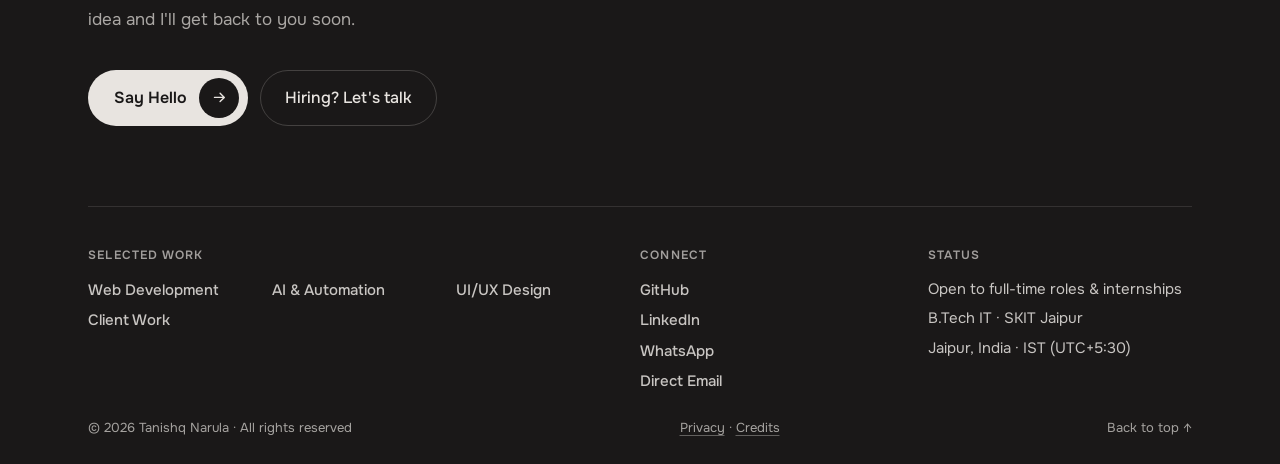
==== commit 72c2b5b7: "New portrait: hero, colour reveal, ability card and link preview - His new photo, cut out of its stu" ====
--- a/app-developer/index.html
+++ b/app-developer/index.html
@@ -392,8 +392,8 @@
 <meta property="og:url" content="https://tanishqnarula.dev/app-developer/" />
 <meta property="og:title" content="AI &amp; Automation Freelancer — Tanishq Narula" />
 <meta property="og:description" content="AI and automation work by Tanishq Narula, freelance developer in Jaipur: Xenio, a personal AI assistant and agentic operating system, the AscendAI goal tracker and WhatsApp automation with Google Apps Script." />
-<meta property="og:image" content="https://tanishqnarula.dev/images/seo/tanishq-narula-og.jpg" />
-<meta property="og:image:secure_url" content="https://tanishqnarula.dev/og.jpg?v=2" />
+<meta property="og:image" content="https://tanishqnarula.dev/images/seo/tanishq-preview-2.jpg" />
+<meta property="og:image:secure_url" content="https://tanishqnarula.dev/og.jpg?v=3" />
 <meta property="og:image:type" content="image/jpeg" />
 <meta property="og:image:width" content="1200" />
 <meta property="og:image:height" content="630" />
@@ -401,9 +401,9 @@
 <meta name="twitter:card" content="summary_large_image" />
 <meta name="twitter:title" content="AI &amp; Automation Freelancer — Tanishq Narula" />
 <meta name="twitter:description" content="AI and automation work by Tanishq Narula, freelance developer in Jaipur: Xenio, a personal AI assistant and agentic operating system, the AscendAI goal tracker and WhatsApp automation with Google Apps Script." />
-<meta name="twitter:image" content="https://tanishqnarula.dev/images/seo/tanishq-narula-og.jpg" />
-<script type="application/ld+json">{"@context":"https://schema.org","@graph":[{"@type":"Person","@id":"https://tanishqnarula.dev/#tanishq","name":"Tanishq Narula","givenName":"Tanishq","familyName":"Narula","alternateName":["Tanishq","tanishqnarula12"],"url":"https://tanishqnarula.dev/","image":"https://tanishqnarula.dev/images/profile/tanishq-portrait.webp","jobTitle":"Freelance Software Developer, AI Builder and Designer","description":"Freelance software developer and designer in Jaipur, India. Tanishq Narula builds websites, web apps, AI automation and UI/UX design for startups and businesses. Available for freelance projects.","email":"mailto:tanishqnarula60@gmail.com","telephone":"+91-6378211535","sameAs":["https://github.com/tanishqnarula12","https://www.linkedin.com/in/tanishq-narula-0295a7328/"],"knowsAbout":["Web Development","Web Applications","CRM Development","AI & Automation","Workflow Automation","UI/UX Design","Graphic Design","Branding","Visual Communication"],"address":{"@type":"PostalAddress","addressLocality":"Jaipur","addressRegion":"Rajasthan","addressCountry":"IN"},"affiliation":{"@type":"CollegeOrUniversity","name":"Swami Keshvanand Institute of Technology, Jaipur"},"worksFor":{"@type":"Organization","name":"Fintness Finserv"}},{"@type":"ProfessionalService","@id":"https://tanishqnarula.dev/#services","name":"Tanishq Narula — Freelance Web, AI & Design","url":"https://tanishqnarula.dev/","image":"https://tanishqnarula.dev/images/seo/tanishq-narula-og.jpg","description":"Freelance software developer and designer in Jaipur, India. Tanishq Narula builds websites, web apps, AI automation and UI/UX design for startups and businesses. Available for freelance projects.","email":"mailto:tanishqnarula60@gmail.com","telephone":"+91-6378211535","founder":{"@id":"https://tanishqnarula.dev/#tanishq"},"address":{"@type":"PostalAddress","addressLocality":"Jaipur","addressRegion":"Rajasthan","addressCountry":"IN"},"areaServed":[{"@type":"Country","name":"India"},{"@type":"Place","name":"Worldwide (remote)"}],"hasOfferCatalog":{"@type":"OfferCatalog","name":"Freelance services","itemListElement":[{"@type":"Offer","itemOffered":{"@type":"Service","name":"Web Development","description":"Responsive websites, web applications and business software such as CRM tools, built end to end.","provider":{"@id":"https://tanishqnarula.dev/#tanishq"}}},{"@type":"Offer","itemOffered":{"@type":"Service","name":"AI & Automation","description":"AI-powered applications and automated workflows for businesses.","provider":{"@id":"https://tanishqnarula.dev/#tanishq"}}},{"@type":"Offer","itemOffered":{"@type":"Service","name":"UI/UX Design","description":"User flows, wireframes, interface design and interactive prototypes.","provider":{"@id":"https://tanishqnarula.dev/#tanishq"}}},{"@type":"Offer","itemOffered":{"@type":"Service","name":"Graphic Design","description":"Social media creatives, branding and visual communication for clients.","provider":{"@id":"https://tanishqnarula.dev/#tanishq"}}}]}},{"@type":"WebSite","@id":"https://tanishqnarula.dev/#website","url":"https://tanishqnarula.dev/","name":"Tanishq Narula — Portfolio","description":"Freelance software developer and designer in Jaipur, India. Tanishq Narula builds websites, web apps, AI automation and UI/UX design for startups and businesses. Available for freelance projects.","publisher":{"@id":"https://tanishqnarula.dev/#tanishq"},"inLanguage":"en"},{"@type":"ItemList","@id":"https://tanishqnarula.dev/app-developer/#projects","name":"AI & Automation projects","itemListElement":[{"@type":"ListItem","position":1,"item":{"@type":"CreativeWork","name":"Xenio","headline":"Intelligence beyond conversation.","description":"A personal AI assistant and agentic operating system that connects AI to real work on your computer. Give Xenio a goal in plain language: its orchestration engine breaks it into tasks, delegates them to specialised agents, coordinates their work and uses your apps and system tools until it is done.","image":"https://tanishqnarula.dev/media/work/xenio.jpg","creator":{"@id":"https://tanishqnarula.dev/#tanishq"},"keywords":"Multi-agent orchestration, Persistent memory, Voice & multilingual, Keyboard & mouse control, Visual understanding, GitHub & productivity tools","video":{"@type":"VideoObject","name":"Xenio — screen recording","description":"Intelligence beyond conversation.","thumbnailUrl":"https://tanishqnarula.dev/media/work/xenio.jpg","contentUrl":"https://tanishqnarula.dev/media/work/xenio.mp4","uploadDate":"2026-11-07"}}},{"@type":"ListItem","position":2,"item":{"@type":"CreativeWork","name":"AscendAI","headline":"Goals, habits and an AI that holds you to account","description":"Long-term goals, daily tasks and a weekly execution board in one dashboard. AscendAI tracks streaks and consistency, warns about burnout risk, writes AI summaries you can export as PDF, and runs an honest reality check in the tone you pick, from supportive to blunt.","image":"https://tanishqnarula.dev/media/work/ascend-ai.jpg","creator":{"@id":"https://tanishqnarula.dev/#tanishq"},"keywords":"AI insights, Productivity, Analytics, PDF reports","video":{"@type":"VideoObject","name":"AscendAI — screen recording","description":"Goals, habits and an AI that holds you to account","thumbnailUrl":"https://tanishqnarula.dev/media/work/ascend-ai.jpg","contentUrl":"https://tanishqnarula.dev/media/work/ascend-ai.mp4","uploadDate":"2026-11-07"}}},{"@type":"ListItem","position":3,"item":{"@type":"CreativeWork","name":"WhatsApp Automation","headline":"Messages and groups that run themselves","description":"Built during my internship at Fintness Finserv: Google Apps Script, Google Sheets and the Periskope API send WhatsApp messages automatically and create groups, so routine updates go out without anyone typing them by hand.","image":"https://tanishqnarula.dev/media/work/whatsapp-automation.jpg","creator":{"@id":"https://tanishqnarula.dev/#tanishq"},"keywords":"Google Apps Script, Periskope API, Google Sheets"}}]}]}</script>
-<link rel="me" href="https://github.com/tanishqnarula12"/><link rel="me" href="https://www.linkedin.com/in/tanishq-narula-0295a7328/"/><meta name="geo.region" content="IN-RJ"/><meta name="geo.placename" content="Jaipur"/><link rel="stylesheet" href="/assets/tn/tn.css?v=cb691dd7">
+<meta name="twitter:image" content="https://tanishqnarula.dev/images/seo/tanishq-preview-2.jpg" />
+<script type="application/ld+json">{"@context":"https://schema.org","@graph":[{"@type":"Person","@id":"https://tanishqnarula.dev/#tanishq","name":"Tanishq Narula","givenName":"Tanishq","familyName":"Narula","alternateName":["Tanishq","tanishqnarula12"],"url":"https://tanishqnarula.dev/","image":"https://tanishqnarula.dev/images/profile/tanishq-photo-v2.webp","jobTitle":"Freelance Software Developer, AI Builder and Designer","description":"Freelance software developer and designer in Jaipur, India. Tanishq Narula builds websites, web apps, AI automation and UI/UX design for startups and businesses. Available for freelance projects.","email":"mailto:tanishqnarula60@gmail.com","telephone":"+91-6378211535","sameAs":["https://github.com/tanishqnarula12","https://www.linkedin.com/in/tanishq-narula-0295a7328/"],"knowsAbout":["Web Development","Web Applications","CRM Development","AI & Automation","Workflow Automation","UI/UX Design","Graphic Design","Branding","Visual Communication"],"address":{"@type":"PostalAddress","addressLocality":"Jaipur","addressRegion":"Rajasthan","addressCountry":"IN"},"affiliation":{"@type":"CollegeOrUniversity","name":"Swami Keshvanand Institute of Technology, Jaipur"},"worksFor":{"@type":"Organization","name":"Fintness Finserv"}},{"@type":"ProfessionalService","@id":"https://tanishqnarula.dev/#services","name":"Tanishq Narula — Freelance Web, AI & Design","url":"https://tanishqnarula.dev/","image":"https://tanishqnarula.dev/images/seo/tanishq-preview-2.jpg","description":"Freelance software developer and designer in Jaipur, India. Tanishq Narula builds websites, web apps, AI automation and UI/UX design for startups and businesses. Available for freelance projects.","email":"mailto:tanishqnarula60@gmail.com","telephone":"+91-6378211535","founder":{"@id":"https://tanishqnarula.dev/#tanishq"},"address":{"@type":"PostalAddress","addressLocality":"Jaipur","addressRegion":"Rajasthan","addressCountry":"IN"},"areaServed":[{"@type":"Country","name":"India"},{"@type":"Place","name":"Worldwide (remote)"}],"hasOfferCatalog":{"@type":"OfferCatalog","name":"Freelance services","itemListElement":[{"@type":"Offer","itemOffered":{"@type":"Service","name":"Web Development","description":"Responsive websites, web applications and business software such as CRM tools, built end to end.","provider":{"@id":"https://tanishqnarula.dev/#tanishq"}}},{"@type":"Offer","itemOffered":{"@type":"Service","name":"AI & Automation","description":"AI-powered applications and automated workflows for businesses.","provider":{"@id":"https://tanishqnarula.dev/#tanishq"}}},{"@type":"Offer","itemOffered":{"@type":"Service","name":"UI/UX Design","description":"User flows, wireframes, interface design and interactive prototypes.","provider":{"@id":"https://tanishqnarula.dev/#tanishq"}}},{"@type":"Offer","itemOffered":{"@type":"Service","name":"Graphic Design","description":"Social media creatives, branding and visual communication for clients.","provider":{"@id":"https://tanishqnarula.dev/#tanishq"}}}]}},{"@type":"WebSite","@id":"https://tanishqnarula.dev/#website","url":"https://tanishqnarula.dev/","name":"Tanishq Narula — Portfolio","description":"Freelance software developer and designer in Jaipur, India. Tanishq Narula builds websites, web apps, AI automation and UI/UX design for startups and businesses. Available for freelance projects.","publisher":{"@id":"https://tanishqnarula.dev/#tanishq"},"inLanguage":"en"},{"@type":"ItemList","@id":"https://tanishqnarula.dev/app-developer/#projects","name":"AI & Automation projects","itemListElement":[{"@type":"ListItem","position":1,"item":{"@type":"CreativeWork","name":"Xenio","headline":"Intelligence beyond conversation.","description":"A personal AI assistant and agentic operating system that connects AI to real work on your computer. Give Xenio a goal in plain language: its orchestration engine breaks it into tasks, delegates them to specialised agents, coordinates their work and uses your apps and system tools until it is done.","image":"https://tanishqnarula.dev/media/work/xenio.jpg","creator":{"@id":"https://tanishqnarula.dev/#tanishq"},"keywords":"Multi-agent orchestration, Persistent memory, Voice & multilingual, Keyboard & mouse control, Visual understanding, GitHub & productivity tools","video":{"@type":"VideoObject","name":"Xenio — screen recording","description":"Intelligence beyond conversation.","thumbnailUrl":"https://tanishqnarula.dev/media/work/xenio.jpg","contentUrl":"https://tanishqnarula.dev/media/work/xenio.mp4","uploadDate":"2026-11-07"}}},{"@type":"ListItem","position":2,"item":{"@type":"CreativeWork","name":"AscendAI","headline":"Goals, habits and an AI that holds you to account","description":"Long-term goals, daily tasks and a weekly execution board in one dashboard. AscendAI tracks streaks and consistency, warns about burnout risk, writes AI summaries you can export as PDF, and runs an honest reality check in the tone you pick, from supportive to blunt.","image":"https://tanishqnarula.dev/media/work/ascend-ai.jpg","creator":{"@id":"https://tanishqnarula.dev/#tanishq"},"keywords":"AI insights, Productivity, Analytics, PDF reports","video":{"@type":"VideoObject","name":"AscendAI — screen recording","description":"Goals, habits and an AI that holds you to account","thumbnailUrl":"https://tanishqnarula.dev/media/work/ascend-ai.jpg","contentUrl":"https://tanishqnarula.dev/media/work/ascend-ai.mp4","uploadDate":"2026-11-07"}}},{"@type":"ListItem","position":3,"item":{"@type":"CreativeWork","name":"WhatsApp Automation","headline":"Messages and groups that run themselves","description":"Built during my internship at Fintness Finserv: Google Apps Script, Google Sheets and the Periskope API send WhatsApp messages automatically and create groups, so routine updates go out without anyone typing them by hand.","image":"https://tanishqnarula.dev/media/work/whatsapp-automation.jpg","creator":{"@id":"https://tanishqnarula.dev/#tanishq"},"keywords":"Google Apps Script, Periskope API, Google Sheets"}}]}]}</script>
+<link rel="me" href="https://github.com/tanishqnarula12"/><link rel="me" href="https://www.linkedin.com/in/tanishq-narula-0295a7328/"/><meta name="geo.region" content="IN-RJ"/><meta name="geo.placename" content="Jaipur"/><link rel="stylesheet" href="/assets/tn/tn.css?v=e0929adb">
 </head>
 <body>
 <div class="glow" aria-hidden="true"></div>
@@ -828,7 +828,7 @@
 .ck button[data-ck="yes"]{background:#E8E4E0;color:#1A1818;border-color:transparent}
 @media (max-width:539.98px){.ck{flex-direction:column;align-items:stretch}.ck div button{flex:1}}
 </style>
-<script src="/assets/tn/tn.js?v=cb691dd7" defer></script>
+<script src="/assets/tn/tn.js?v=e0929adb" defer></script>
 </body>
 </html>
 
